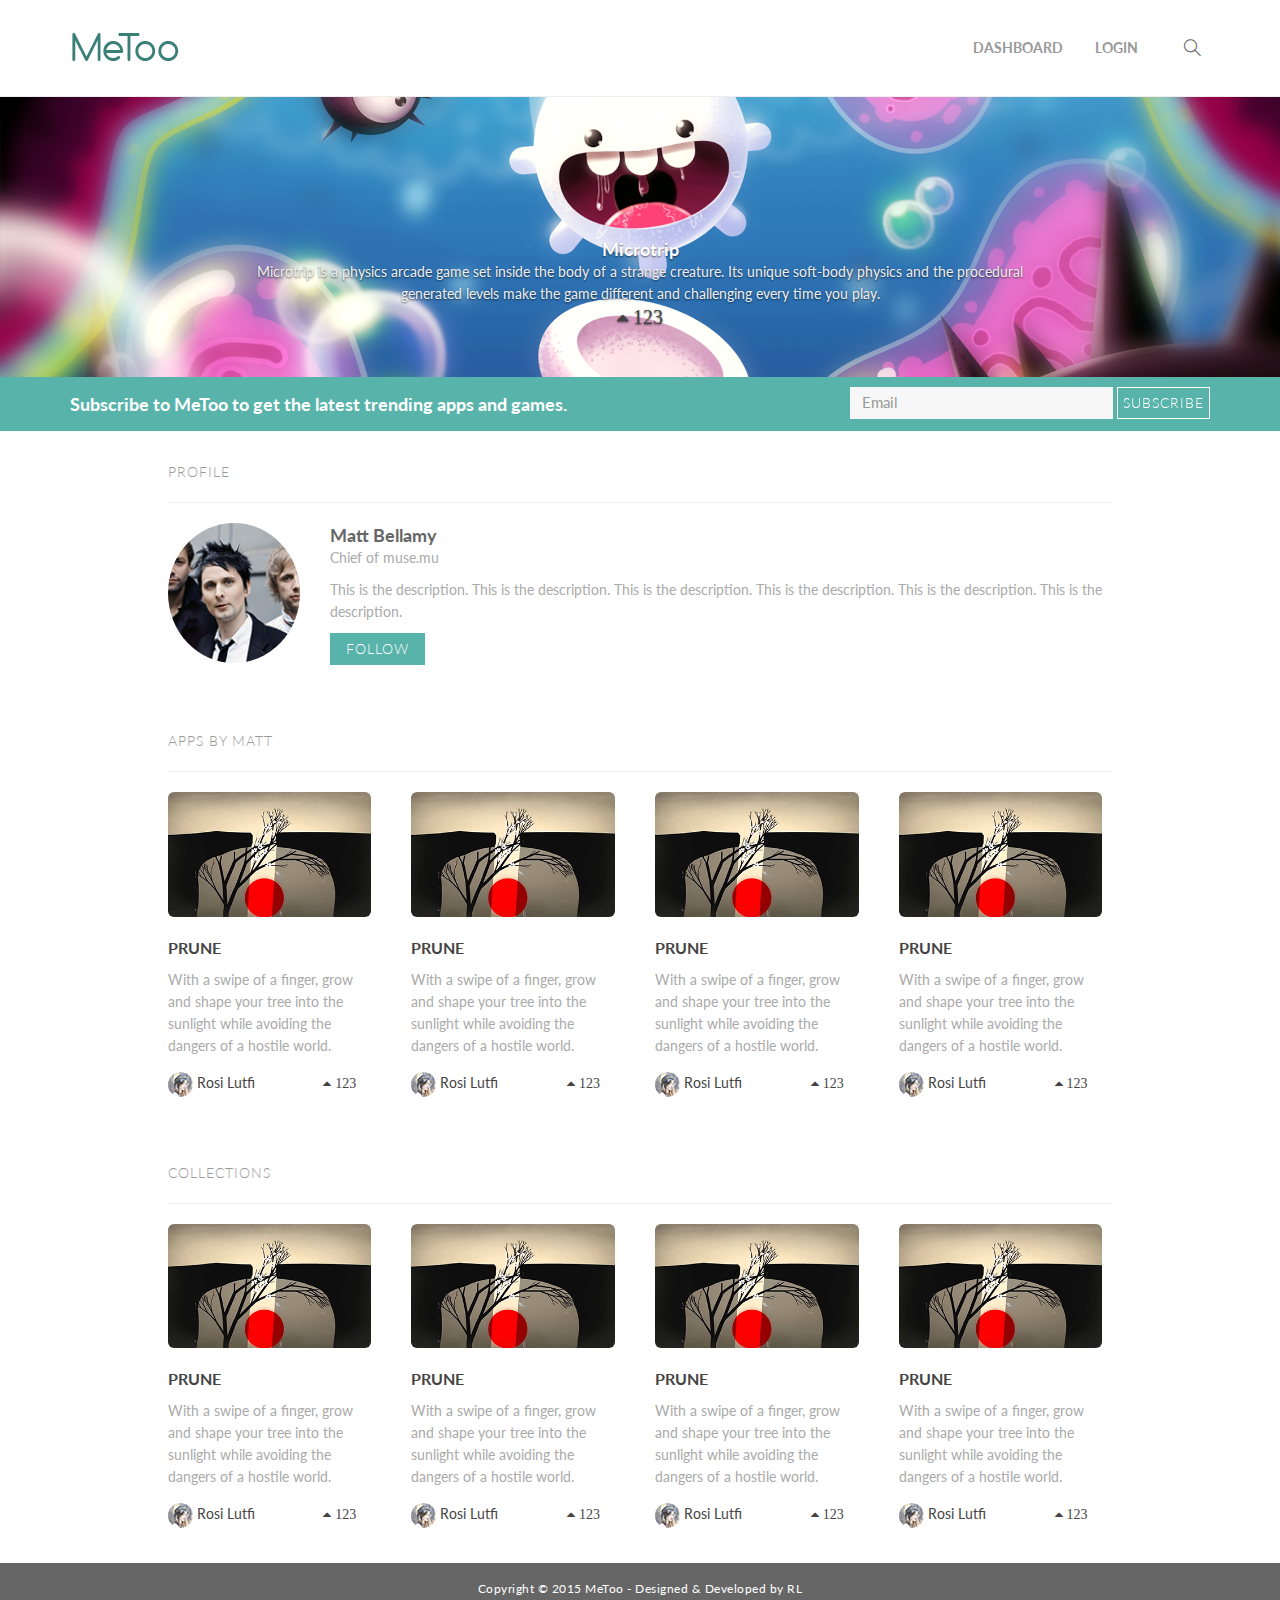
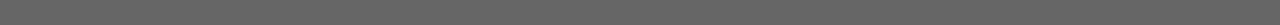
==== dashboard.html @ b0b2cdad "add dashboard, unfinished product page" ====
<!doctype html>
<!--[if IE 8 ]>
<html class="ie ie8" lang="en">
<![endif]-->
<!--[if (gte IE 9)|!(IE)]>
<html lang="en" class="no-js">
<![endif]-->
<html lang="en">
  <head>
    <!-- Basic -->
    <title>
      MeToo
    </title>
    <!-- Define Charset -->
    <meta charset="utf-8">
    <!-- Responsive Metatag -->
    <meta name="viewport" content="width=device-width, initial-scale=1, maximum-scale=1">
    <!-- Page Description and Author -->
    <meta name="description" content="ConBiz - Responsive HTML5 Template">
    <meta name="author" content="Grayrids">
    
    <!-- Bootstrap CSS  -->
    <link rel="stylesheet" href="assets/css/bootstrap.min.css" type="text/css" media="screen">
    <!-- Font Awesome CSS -->
    <link rel="stylesheet" href="assets/fonts/font-awesome.min.css" type="text/css" media="screen">
    <!-- Icon -->
    <link rel="stylesheet" href="assets/fonts/simple-line-icons.css" type="text/css" media="screen">
    <!-- ConBiz Iocn -->
    <link rel="stylesheet" href="assets/fonts/flaticon.css" type="text/css" media="screen">
    <!-- rs style -->
    <link rel="stylesheet" type="text/css" href="assets/css/settings.css" media="screen">
    <!-- ConBiz CSS Styles  -->
    <link rel="stylesheet" type="text/css" href="assets/css/main.css" media="screen">
    <!-- Responsive CSS Styles  -->
    <link rel="stylesheet" type="text/css" href="assets/css/responsive.css" media="screen">
    <!-- Css3 Transitions Styles  -->
    <link rel="stylesheet" type="text/css" href="assets/css/animate.css" media="screen">
    <!-- Slicknav  -->
    <link rel="stylesheet" type="text/css" href="assets/css/slicknav.css" media="screen">

    <!-- Selected Preset -->
    <link rel="stylesheet" type="text/css" href="assets/css/colors/yellow.css" media="screen" />

    <!-- Color CSS Styles  -->
    <link rel="stylesheet" type="text/css" href="assets/css/colors/yellow.css" title="yellow" media="screen" />
    <link rel="stylesheet" type="text/css" href="assets/css/colors/turquoise.css" title="turquoise" media="screen" />
    <link rel="stylesheet" type="text/css" href="assets/css/colors/emerald.css" title="emerald" media="screen" />
    <link rel="stylesheet" type="text/css" href="assets/css/colors/river.css" title="river" media="screen" />
    <link rel="stylesheet" type="text/css" href="assets/css/colors/wisteria.css" title="wisteria" media="screen" />
    <link rel="stylesheet" type="text/css" href="assets/css/colors/alizarin.css" title="alizarin" media="screen" />

    <!-- Custom Fonts  -->
    <link href='https://fonts.googleapis.com/css?family=Satisfy' rel='stylesheet' type='text/css'>


    <!--[if IE 8]>
    <script src="http://html5shiv.googlecode.com/svn/trunk/html5.js"></script>
    <![endif]-->
    <!--[if lt IE 9]>
    <script src="http://html5shiv.googlecode.com/svn/trunk/html5.js"></script>
    <![endif]-->
  </head>
  <body>
    <!-- Full Body Container -->
    <div id="container">
      <!-- Start Header Section -->
      <header id="header-wrap" class="site-header clearfix">
        <!-- Start  Logo & Navigation  -->
        <div class="navbar navbar-default navbar-top" role="navigation" data-spy="affix" data-offset-top="50">
          <div class="container">
            <!-- Brand and toggle get grouped for better mobile display -->
            <div class="navbar-header">
              <!-- Stat Toggle Nav Link For Mobiles -->
              <button type="button" class="navbar-toggle" data-toggle="collapse" data-target=".navbar-collapse">
                <span class="sr-only">Toggle navigation</span>
                <span class="icon-bar"></span>
                <span class="icon-bar"></span>
                <span class="icon-bar"></span>
              </button>
              <!-- End Toggle Nav Link For Mobiles -->
              <div class="logo-wrapper">
                <a class="navbar-brand" href="index.html">
                  <img src="assets/img/logo.png" alt="ConBiz">
                </a>  
              </div>
            </div>
            <!--  Brand and toggle menu for mobile ends  -->

            <div class="navbar-collapse collapse">
              <!-- Stat Search -->
              <div class="search-side">
                <a class="show-search">
                <i class="icon-magnifier"></i>
                </a>
              </div>
              <!-- Search form ends -->

              <!-- Start Navigation List -->
              <ul class="nav navbar-nav navbar-right">
                <li>
                  <a href="index.html">
                  Dashboard
                  </a>
                </li>
                <li>
                  <a href="features.html">
                  Login
                  </a>
                </li>
              <!-- End Navigation List -->
            </div>
          </div>

          <!-- Mobile Menu Start -->
          <ul class="wpb-mobile-menu">
            <li>
              <a class="active" href="index.html">
              Dashboard
              </a>
            </li>
            <li>
              <a href="features.html">
              Login
              </a>
            </li>
          </ul>
          <!-- Mobile Menu End -->

        </div>
        <!-- End Header Logo & Navigation -->
        <div class="clearfix"></div>
      </header>
      <!-- End Header Section -->


      <div id="myCarousel" class="carousel slide carousel-fade" data-ride="carousel">

        <!-- Wrapper for slides -->
        <div class="carousel-inner" role="listbox">
          <div class="item active">
            <img src="assets/img/slider/microtrip.png" alt="Microtrip">
            <div class="carousel-caption">
              <h3>Microtrip</h3>
              <div class="slidesc">Microtrip is a physics arcade game set inside the body of a strange creature. Its unique soft-body physics and the procedural generated levels make the game different and challenging every time you play.<br>
              <div class="caretslide">
                  <i class="fa fa-caret-up">   123</i>
              </div></div>
            </div>
          </div>

          <div class="item">
            <img src="assets/img/slider/indieshuffle.png" alt="Indieshuffle">
            <div class="carousel-caption">
              <h3>Indie Shuffle</h3>
              <div class="slidesc">With unlimited free new music across hundreds of genres (indie rock, hip hop, electronic, remixes and more), Indie Shuffle's smart playlists are the first step in your music discovery!<br>
              <div class="caretslide">
                  <i class="fa fa-caret-up">   123</i>
              </div></div>
            </div>
          </div>

          <div class="item">
            <img src="assets/img/slider/hbonow.png" alt="Flower">
            <div class="carousel-caption">
              <h3>HBO Now</h3>
              <div class="slidesc">HBO NOW is the new standalone streaming service that gives you all of HBO®—every season, every episode of HBO's original series—plus more of the biggest and latest movies than any other streaming service. All you need is the internet.<br>
              <div class="caretslide">
                  <i class="fa fa-caret-up">   123</i>
              </div></div>
            </div>
          </div>

          <div class="item">
            <img src="assets/img/slider/nightbird.png" alt="Flower">
            <div class="carousel-caption">
              <h3>Nightbird Trigger X</h3>
              <div class="slidesc">What the developer calls a "point shooting game," Nightbird Trigger X is a one-button pony where your little man has to shoot a point in the screen to progress.<br>
              <div class="caretslide">
                  <i class="fa fa-caret-up">   123</i>
              </div></div>
            </div>
          </div>

          <div class="item">
            <img src="assets/img/slider/dsco.png" alt="Flower">
            <div class="carousel-caption">
              <h3>DSCO by VSCO</h3>
              <div class="slidesc">DSCO (pronounced ‘disco’) is the first pop-up app from VSCO®. Everything you always wanted in a GIF app, VSCO-fied. Capture, edit, and share animated GIFs. Up your GIF game with your favorite presets and easily share them to your VSCO profile. <br>
              <div class="caretslide">
                  <i class="fa fa-caret-up">   123</i>
              </div>
              </div>
            </div>
          </div>

        </div>

        <!-- Left and right controls 
        <a class="left carousel-control" href="#myCarousel" role="button" data-slide="prev">
          <span class="glyphicon glyphicon-chevron-left" aria-hidden="true"></span>
          <span class="sr-only">Previous</span>
        </a>
        <a class="right carousel-control" href="#myCarousel" role="button" data-slide="next">
          <span class="glyphicon glyphicon-chevron-right" aria-hidden="true"></span>
          <span class="sr-only">Next</span>
        </a>
      </div>
      -->

      <!-- Start Boxed Section -->
      <div class="boxed">
        <div class="container">
          <div class="row">
            <div class="col-md-8 col-sm-8">
              <h3>Subscribe to MeToo to get the latest trending apps and games.</h3>
            </div>
            <div class="col-md-3 col-sm-3 inputsubcol">
              <div class="form-group">
                <div class="controls">
                  <input type="text" id="name" class="form-control inputsub" placeholder="Email" required data-error="Please enter your email">
                  <div class="help-block with-errors"></div>
                </div>
              </div>
            </div>
            <div class="col-md-1 col-sm-1">
              <a href="#" class="btn btn-border">Subscribe</a>
            </div>
          </div>
        </div>
      </div>
      <!-- End Boxed Section -->

      <!-- Start About Me -->
      <div class="project section">
        <div class="container">
          <!-- Start Heading -->
          <div class="heading">
            <div class="row">
              <div class="col-md-10 col-md-offset-1">
                <div class="title-custom">
                  Profile
                </div>
                <hr />
                <div class="row">
                  <div class="col-md-2">
                    <a class = "pull-left" href = "#"><img class = "media-object img-circle profpic" src = "assets/img/homeproducts/profpic.png" alt = "Media Object"></a>
                  </div>
                  <div class="col-md-10">
                    <h3>Matt Bellamy</h3>
                    <p>Chief of muse.mu</p>
                    <p>This is the description. This is the description. This is the description. This is the description. This is the description. This is the description. </p>
                    <a href="#" class="btn btn-border follow">Follow</a>
                  </div>
                </div>
              </div>
            </div>              
          </div>
        </div>
      </div>
      <!-- End About Me -->

      <!-- Start Project Section -->
      <div class="project section">
        <div class="container">
          <!-- Start Heading -->
          <div class="heading">
            <div class="row">
              <div class="col-md-10 col-md-offset-1">
                <div class="title-custom">
                  Apps by Matt
                </div>
                <hr />
                <div class="row">
                  <!-- Start Recent Projects Carousel -->
                    <div class="col-md-3">
                      <div class="projects-box item">
                        <div class="projects-thumb">
                          <a href="#">
                            <img src="assets/img/homeproducts/img1.png" alt="" class="img-rounded">
                          </a>
                        </div>
                        <div class="projects-content">
                          <h4><a href="#">Prune</a></h4>
                          <p class="projects-desc">With a swipe of a finger, grow and shape your tree into the sunlight while avoiding the dangers of a hostile world.</p>
                          <div class="row">
                            <div class="col-xs-8 ava-thumb">
                              <a href="#">
                                <img src="assets/img/homeproducts/ava.png" class="img-circle" alt="">   Rosi Lutfi
                              </a>
                            </div>
                            <div class="col-xs-4 upvotes">
                              <a href="#">
                                <i class="fa fa-caret-up">   123</i>
                              </a>
                            </div>
                          </div>
                        </div>
                      </div>
                    </div>
                    <div class="col-md-3">
                      <div class="projects-box item">
                        <div class="projects-thumb">
                          <a href="#">
                            <img src="assets/img/homeproducts/img1.png" alt="" class="img-rounded">
                          </a>
                        </div>
                        <div class="projects-content">
                          <h4><a href="#">Prune</a></h4>
                          <p class="projects-desc">With a swipe of a finger, grow and shape your tree into the sunlight while avoiding the dangers of a hostile world.</p>
                          <div class="row">
                            <div class="col-xs-8 ava-thumb">
                              <a href="#">
                                <img src="assets/img/homeproducts/ava.png" class="img-circle" alt="">   Rosi Lutfi
                              </a>
                            </div>
                            <div class="col-xs-4 upvotes">
                              <a href="#">
                                <i class="fa fa-caret-up">   123</i>
                              </a>
                            </div>
                          </div>
                        </div>
                      </div>
                    </div>
                     <div class="col-md-3">
                      <div class="projects-box item">
                        <div class="projects-thumb">
                          <a href="#">
                            <img src="assets/img/homeproducts/img1.png" alt="" class="img-rounded">
                          </a>
                        </div>
                        <div class="projects-content">
                          <h4><a href="#">Prune</a></h4>
                          <p class="projects-desc">With a swipe of a finger, grow and shape your tree into the sunlight while avoiding the dangers of a hostile world.</p>
                          <div class="row">
                            <div class="col-xs-8 ava-thumb">
                              <a href="#">
                                <img src="assets/img/homeproducts/ava.png" class="img-circle" alt="">   Rosi Lutfi
                              </a>
                            </div>
                            <div class="col-xs-4 upvotes">
                              <a href="#">
                                <i class="fa fa-caret-up">   123</i>
                              </a>
                            </div>
                          </div>
                        </div>
                      </div>
                    </div>
                    <div class="col-md-3">
                      <div class="projects-box item">
                        <div class="projects-thumb">
                          <a href="#">
                            <img src="assets/img/homeproducts/img1.png" alt="" class="img-rounded">
                          </a>
                        </div>
                        <div class="projects-content">
                          <h4><a href="#">Prune</a></h4>
                          <p class="projects-desc">With a swipe of a finger, grow and shape your tree into the sunlight while avoiding the dangers of a hostile world.</p>
                          <div class="row">
                            <div class="col-xs-8 ava-thumb">
                              <a href="#">
                                <img src="assets/img/homeproducts/ava.png" class="img-circle" alt="">   Rosi Lutfi
                              </a>
                            </div>
                            <div class="col-xs-4 upvotes">
                              <a href="#">
                                <i class="fa fa-caret-up">   123</i>
                              </a>
                            </div>
                          </div>
                        </div>
                      </div>
                    </div>
                  <!-- End Recent Projects Carousel -->
                </div>
              </div>
            </div>             
          </div>
          <!-- End Heading -->       
        </div>
        <!-- .container -->
      </div>
      <!-- End Project Section  -->

      
      <!-- Start Project Section -->
      <div class="project section">
        <div class="container">
          <!-- Start Heading -->
          <div class="heading">
            <div class="row">
              <div class="col-md-10 col-md-offset-1">
                <div class="title-custom">
                  Collections
                </div>
                <hr />
                <div class="row">
                  <!-- Start Recent Projects Carousel -->
                    <div class="col-md-3">
                      <div class="projects-box item">
                        <div class="projects-thumb">
                          <a href="#">
                            <img src="assets/img/homeproducts/img1.png" alt="" class="img-rounded">
                          </a>
                        </div>
                        <div class="projects-content">
                          <h4><a href="#">Prune</a></h4>
                          <p class="projects-desc">With a swipe of a finger, grow and shape your tree into the sunlight while avoiding the dangers of a hostile world.</p>
                          <div class="row">
                            <div class="col-xs-8 ava-thumb">
                              <a href="#">
                                <img src="assets/img/homeproducts/ava.png" class="img-circle" alt="">   Rosi Lutfi
                              </a>
                            </div>
                            <div class="col-xs-4 upvotes">
                              <a href="#">
                                <i class="fa fa-caret-up">   123</i>
                              </a>
                            </div>
                          </div>
                        </div>
                      </div>
                    </div>
                    <div class="col-md-3">
                      <div class="projects-box item">
                        <div class="projects-thumb">
                          <a href="#">
                            <img src="assets/img/homeproducts/img1.png" alt="" class="img-rounded">
                          </a>
                        </div>
                        <div class="projects-content">
                          <h4><a href="#">Prune</a></h4>
                          <p class="projects-desc">With a swipe of a finger, grow and shape your tree into the sunlight while avoiding the dangers of a hostile world.</p>
                          <div class="row">
                            <div class="col-xs-8 ava-thumb">
                              <a href="#">
                                <img src="assets/img/homeproducts/ava.png" class="img-circle" alt="">   Rosi Lutfi
                              </a>
                            </div>
                            <div class="col-xs-4 upvotes">
                              <a href="#">
                                <i class="fa fa-caret-up">   123</i>
                              </a>
                            </div>
                          </div>
                        </div>
                      </div>
                    </div>
                     <div class="col-md-3">
                      <div class="projects-box item">
                        <div class="projects-thumb">
                          <a href="#">
                            <img src="assets/img/homeproducts/img1.png" alt="" class="img-rounded">
                          </a>
                        </div>
                        <div class="projects-content">
                          <h4><a href="#">Prune</a></h4>
                          <p class="projects-desc">With a swipe of a finger, grow and shape your tree into the sunlight while avoiding the dangers of a hostile world.</p>
                          <div class="row">
                            <div class="col-xs-8 ava-thumb">
                              <a href="#">
                                <img src="assets/img/homeproducts/ava.png" class="img-circle" alt="">   Rosi Lutfi
                              </a>
                            </div>
                            <div class="col-xs-4 upvotes">
                              <a href="#">
                                <i class="fa fa-caret-up">   123</i>
                              </a>
                            </div>
                          </div>
                        </div>
                      </div>
                    </div>
                    <div class="col-md-3">
                      <div class="projects-box item">
                        <div class="projects-thumb">
                          <a href="#">
                            <img src="assets/img/homeproducts/img1.png" alt="" class="img-rounded">
                          </a>
                        </div>
                        <div class="projects-content">
                          <h4><a href="#">Prune</a></h4>
                          <p class="projects-desc">With a swipe of a finger, grow and shape your tree into the sunlight while avoiding the dangers of a hostile world.</p>
                          <div class="row">
                            <div class="col-xs-8 ava-thumb">
                              <a href="#">
                                <img src="assets/img/homeproducts/ava.png" class="img-circle" alt="">   Rosi Lutfi
                              </a>
                            </div>
                            <div class="col-xs-4 upvotes">
                              <a href="#">
                                <i class="fa fa-caret-up">   123</i>
                              </a>
                            </div>
                          </div>
                        </div>
                      </div>
                    </div>
                  <!-- End Recent Projects Carousel -->
                </div>
              </div>
            </div>             
          </div>
          <!-- End Heading -->       
        </div>
        <!-- .container -->
      </div>
      <!-- End Project Section  -->


      <!-- Start Copyright -->
      <div class="copyright-section">
        <div class="container">
          <div class="row">
            <div class="col-sm-12">
              <p>
                Copyright &copy; 2015 MeToo - Designed & Developed by 
                RL
                </a>
              </p>
            </div>
          </div>
          <!-- .row -->
        </div>
      </div>
      <!-- End Copyright -->
    </div>
    <!-- End Full Body Container -->

    <!-- Go To Top Link -->
    <a href="#" class="back-to-top">
      <i class="fa fa-angle-up"></i>
    </a>

    <!-- Start Loader -->
    <div id="loader">
      <div class="square-spin">
        <div></div>
      </div>
    </div>

    <!-- Main JS  -->
    <script type="text/javascript" src="assets/js/jquery-min.js"></script>      
    <script type="text/javascript" src="assets/js/bootstrap.min.js"></script>
    <!-- <script type="text/javascript" src="assets/js/owl.carousel.min.js"></script> -->
    <script type="text/javascript" src="assets/js/modernizrr.js"></script>
    <script type="text/javascript" src="assets/js/nivo-lightbox.min.js"></script>
    <script type="text/javascript" src="assets/js/jquery.mixitup.min.js"></script>
    <script type="text/javascript" src="assets/js/jquery.appear.js"></script>
    <script type="text/javascript" src="assets/js/count-to.js"></script>
    <script type="text/javascript" src="assets/js/jquery.parallax.js"></script>
    <script type="text/javascript" src="assets/js/smooth-scroll.js"></script>
    <script type="text/javascript" src="assets/js/jquery.slicknav.js"></script>
    <script type="text/javascript" src="assets/js/main.js"></script>

    <!-- Revelosition slider js -->
    <script src="assets/js/jquery.themepunch.revolution.min.js"></script>
    <script src="assets/js/jquery.themepunch.tools.min.js"></script>

  </body>
</html>
---- assets/fonts/simple-line-icons.css ----
@font-face {
	font-family: 'Simple-Line-Icons';
	src:url('../fonts/line-icons/Simple-Line-Icons.eot');
	src:url('../fonts/line-icons/Simple-Line-Icons.eot?#iefix') format('embedded-opentype'),
		url('../fonts/line-icons/Simple-Line-Icons.woff') format('woff'),
		url('../fonts/line-icons/Simple-Line-Icons.ttf') format('truetype'),
		url('../fonts/line-icons/Simple-Line-Icons.svg#Simple-Line-Icons') format('svg');
	font-weight: normal;
	font-style: normal;
}

/* Use the following CSS code if you want to use data attributes for inserting your icons */
[data-icon]:before {
	font-family: 'Simple-Line-Icons';
	content: attr(data-icon);
	speak: none;
	font-weight: normal;
	font-variant: normal;
	text-transform: none;
	line-height: 1;
	-webkit-font-smoothing: antialiased;
	-moz-osx-font-smoothing: grayscale;
}

/* Use the following CSS code if you want to have a class per icon */
/*
Instead of a list of all class selectors,
you can use the generic selector below, but it's slower:
[class*="icon-"] {
*/
.icon-user-female, .icon-user-follow, .icon-user-following, .icon-user-unfollow, .icon-trophy, .icon-screen-smartphone, .icon-screen-desktop, .icon-plane, .icon-notebook, .icon-moustache, .icon-mouse, .icon-magnet, .icon-energy, .icon-emoticon-smile, .icon-disc, .icon-cursor-move, .icon-crop, .icon-credit-card, .icon-chemistry, .icon-user, .icon-speedometer, .icon-social-youtube, .icon-social-twitter, .icon-social-tumblr, .icon-social-facebook, .icon-social-dropbox, .icon-social-dribbble, .icon-shield, .icon-screen-tablet, .icon-magic-wand, .icon-hourglass, .icon-graduation, .icon-ghost, .icon-game-controller, .icon-fire, .icon-eyeglasses, .icon-envelope-open, .icon-envelope-letter, .icon-bell, .icon-badge, .icon-anchor, .icon-wallet, .icon-vector, .icon-speech, .icon-puzzle, .icon-printer, .icon-present, .icon-playlist, .icon-pin, .icon-picture, .icon-map, .icon-layers, .icon-handbag, .icon-globe-alt, .icon-globe, .icon-frame, .icon-folder-alt, .icon-film, .icon-feed, .icon-earphones-alt, .icon-earphones, .icon-drop, .icon-drawer, .icon-docs, .icon-directions, .icon-direction, .icon-diamond, .icon-cup, .icon-compass, .icon-call-out, .icon-call-in, .icon-call-end, .icon-calculator, .icon-bubbles, .icon-briefcase, .icon-book-open, .icon-basket-loaded, .icon-basket, .icon-bag, .icon-action-undo, .icon-action-redo, .icon-wrench, .icon-umbrella, .icon-trash, .icon-tag, .icon-support, .icon-size-fullscreen, .icon-size-actual, .icon-shuffle, .icon-share-alt, .icon-share, .icon-rocket, .icon-question, .icon-pie-chart, .icon-pencil, .icon-note, .icon-music-tone-alt, .icon-music-tone, .icon-microphone, .icon-loop, .icon-logout, .icon-login, .icon-list, .icon-like, .icon-home, .icon-grid, .icon-graph, .icon-equalizer, .icon-dislike, .icon-cursor, .icon-control-start, .icon-control-rewind, .icon-control-play, .icon-control-pause, .icon-control-forward, .icon-control-end, .icon-calendar, .icon-bulb, .icon-bar-chart, .icon-arrow-up, .icon-arrow-right, .icon-arrow-left, .icon-arrow-down, .icon-ban, .icon-bubble, .icon-camcorder, .icon-camera, .icon-check, .icon-clock, .icon-close, .icon-cloud-download, .icon-cloud-upload, .icon-doc, .icon-envelope, .icon-eye, .icon-flag, .icon-folder, .icon-heart, .icon-info, .icon-key, .icon-link, .icon-lock, .icon-lock-open, .icon-magnifier, .icon-magnifier-add, .icon-magnifier-remove, .icon-paper-clip, .icon-paper-plane, .icon-plus, .icon-pointer, .icon-power, .icon-refresh, .icon-reload, .icon-settings, .icon-star, .icon-symbol-female, .icon-symbol-male, .icon-target, .icon-volume-1, .icon-volume-2, .icon-volume-off, .icon-users {
	font-family: 'Simple-Line-Icons';
	speak: none;
	font-style: normal;
	font-weight: normal;
	font-variant: normal;
	text-transform: none;
	line-height: 1;
	-webkit-font-smoothing: antialiased;
}
.icon-user-female:before {
	content: "\e000";
}
.icon-user-follow:before {
	content: "\e002";
}
.icon-user-following:before {
	content: "\e003";
}
.icon-user-unfollow:before {
	content: "\e004";
}
.icon-trophy:before {
	content: "\e006";
}
.icon-screen-smartphone:before {
	content: "\e010";
}
.icon-screen-desktop:before {
	content: "\e011";
}
.icon-plane:before {
	content: "\e012";
}
.icon-notebook:before {
	content: "\e013";
}
.icon-moustache:before {
	content: "\e014";
}
.icon-mouse:before {
	content: "\e015";
}
.icon-magnet:before {
	content: "\e016";
}
.icon-energy:before {
	content: "\e020";
}
.icon-emoticon-smile:before {
	content: "\e021";
}
.icon-disc:before {
	content: "\e022";
}
.icon-cursor-move:before {
	content: "\e023";
}
.icon-crop:before {
	content: "\e024";
}
.icon-credit-card:before {
	content: "\e025";
}
.icon-chemistry:before {
	content: "\e026";
}
.icon-user:before {
	content: "\e005";
}
.icon-speedometer:before {
	content: "\e007";
}
.icon-social-youtube:before {
	content: "\e008";
}
.icon-social-twitter:before {
	content: "\e009";
}
.icon-social-tumblr:before {
	content: "\e00a";
}
.icon-social-facebook:before {
	content: "\e00b";
}
.icon-social-dropbox:before {
	content: "\e00c";
}
.icon-social-dribbble:before {
	content: "\e00d";
}
.icon-shield:before {
	content: "\e00e";
}
.icon-screen-tablet:before {
	content: "\e00f";
}
.icon-magic-wand:before {
	content: "\e017";
}
.icon-hourglass:before {
	content: "\e018";
}
.icon-graduation:before {
	content: "\e019";
}
.icon-ghost:before {
	content: "\e01a";
}
.icon-game-controller:before {
	content: "\e01b";
}
.icon-fire:before {
	content: "\e01c";
}
.icon-eyeglasses:before {
	content: "\e01d";
}
.icon-envelope-open:before {
	content: "\e01e";
}
.icon-envelope-letter:before {
	content: "\e01f";
}
.icon-bell:before {
	content: "\e027";
}
.icon-badge:before {
	content: "\e028";
}
.icon-anchor:before {
	content: "\e029";
}
.icon-wallet:before {
	content: "\e02a";
}
.icon-vector:before {
	content: "\e02b";
}
.icon-speech:before {
	content: "\e02c";
}
.icon-puzzle:before {
	content: "\e02d";
}
.icon-printer:before {
	content: "\e02e";
}
.icon-present:before {
	content: "\e02f";
}
.icon-playlist:before {
	content: "\e030";
}
.icon-pin:before {
	content: "\e031";
}
.icon-picture:before {
	content: "\e032";
}
.icon-map:before {
	content: "\e033";
}
.icon-layers:before {
	content: "\e034";
}
.icon-handbag:before {
	content: "\e035";
}
.icon-globe-alt:before {
	content: "\e036";
}
.icon-globe:before {
	content: "\e037";
}
.icon-frame:before {
	content: "\e038";
}
.icon-folder-alt:before {
	content: "\e039";
}
.icon-film:before {
	content: "\e03a";
}
.icon-feed:before {
	content: "\e03b";
}
.icon-earphones-alt:before {
	content: "\e03c";
}
.icon-earphones:before {
	content: "\e03d";
}
.icon-drop:before {
	content: "\e03e";
}
.icon-drawer:before {
	content: "\e03f";
}
.icon-docs:before {
	content: "\e040";
}
.icon-directions:before {
	content: "\e041";
}
.icon-direction:before {
	content: "\e042";
}
.icon-diamond:before {
	content: "\e043";
}
.icon-cup:before {
	content: "\e044";
}
.icon-compass:before {
	content: "\e045";
}
.icon-call-out:before {
	content: "\e046";
}
.icon-call-in:before {
	content: "\e047";
}
.icon-call-end:before {
	content: "\e048";
}
.icon-calculator:before {
	content: "\e049";
}
.icon-bubbles:before {
	content: "\e04a";
}
.icon-briefcase:before {
	content: "\e04b";
}
.icon-book-open:before {
	content: "\e04c";
}
.icon-basket-loaded:before {
	content: "\e04d";
}
.icon-basket:before {
	content: "\e04e";
}
.icon-bag:before {
	content: "\e04f";
}
.icon-action-undo:before {
	content: "\e050";
}
.icon-action-redo:before {
	content: "\e051";
}
.icon-wrench:before {
	content: "\e052";
}
.icon-umbrella:before {
	content: "\e053";
}
.icon-trash:before {
	content: "\e054";
}
.icon-tag:before {
	content: "\e055";
}
.icon-support:before {
	content: "\e056";
}
.icon-size-fullscreen:before {
	content: "\e057";
}
.icon-size-actual:before {
	content: "\e058";
}
.icon-shuffle:before {
	content: "\e059";
}
.icon-share-alt:before {
	content: "\e05a";
}
.icon-share:before {
	content: "\e05b";
}
.icon-rocket:before {
	content: "\e05c";
}
.icon-question:before {
	content: "\e05d";
}
.icon-pie-chart:before {
	content: "\e05e";
}
.icon-pencil:before {
	content: "\e05f";
}
.icon-note:before {
	content: "\e060";
}
.icon-music-tone-alt:before {
	content: "\e061";
}
.icon-music-tone:before {
	content: "\e062";
}
.icon-microphone:before {
	content: "\e063";
}
.icon-loop:before {
	content: "\e064";
}
.icon-logout:before {
	content: "\e065";
}
.icon-login:before {
	content: "\e066";
}
.icon-list:before {
	content: "\e067";
}
.icon-like:before {
	content: "\e068";
}
.icon-home:before {
	content: "\e069";
}
.icon-grid:before {
	content: "\e06a";
}
.icon-graph:before {
	content: "\e06b";
}
.icon-equalizer:before {
	content: "\e06c";
}
.icon-dislike:before {
	content: "\e06d";
}
.icon-cursor:before {
	content: "\e06e";
}
.icon-control-start:before {
	content: "\e06f";
}
.icon-control-rewind:before {
	content: "\e070";
}
.icon-control-play:before {
	content: "\e071";
}
.icon-control-pause:before {
	content: "\e072";
}
.icon-control-forward:before {
	content: "\e073";
}
.icon-control-end:before {
	content: "\e074";
}
.icon-calendar:before {
	content: "\e075";
}
.icon-bulb:before {
	content: "\e076";
}
.icon-bar-chart:before {
	content: "\e077";
}
.icon-arrow-up:before {
	content: "\e078";
}
.icon-arrow-right:before {
	content: "\e079";
}
.icon-arrow-left:before {
	content: "\e07a";
}
.icon-arrow-down:before {
	content: "\e07b";
}
.icon-ban:before {
	content: "\e07c";
}
.icon-bubble:before {
	content: "\e07d";
}
.icon-camcorder:before {
	content: "\e07e";
}
.icon-camera:before {
	content: "\e07f";
}
.icon-check:before {
	content: "\e080";
}
.icon-clock:before {
	content: "\e081";
}
.icon-close:before {
	content: "\e082";
}
.icon-cloud-download:before {
	content: "\e083";
}
.icon-cloud-upload:before {
	content: "\e084";
}
.icon-doc:before {
	content: "\e085";
}
.icon-envelope:before {
	content: "\e086";
}
.icon-eye:before {
	content: "\e087";
}
.icon-flag:before {
	content: "\e088";
}
.icon-folder:before {
	content: "\e089";
}
.icon-heart:before {
	content: "\e08a";
}
.icon-info:before {
	content: "\e08b";
}
.icon-key:before {
	content: "\e08c";
}
.icon-link:before {
	content: "\e08d";
}
.icon-lock:before {
	content: "\e08e";
}
.icon-lock-open:before {
	content: "\e08f";
}
.icon-magnifier:before {
	content: "\e090";
}
.icon-magnifier-add:before {
	content: "\e091";
}
.icon-magnifier-remove:before {
	content: "\e092";
}
.icon-paper-clip:before {
	content: "\e093";
}
.icon-paper-plane:before {
	content: "\e094";
}
.icon-plus:before {
	content: "\e095";
}
.icon-pointer:before {
	content: "\e096";
}
.icon-power:before {
	content: "\e097";
}
.icon-refresh:before {
	content: "\e098";
}
.icon-reload:before {
	content: "\e099";
}
.icon-settings:before {
	content: "\e09a";
}
.icon-star:before {
	content: "\e09b";
}
.icon-symbol-female:before {
	content: "\e09c";
}
.icon-symbol-male:before {
	content: "\e09d";
}
.icon-target:before {
	content: "\e09e";
}
.icon-volume-1:before {
	content: "\e09f";
}
.icon-volume-2:before {
	content: "\e0a0";
}
.icon-volume-off:before {
	content: "\e0a1";
}
.icon-users:before {
	content: "\e001";
}

/* Use the following CSS code if you want to use data attributes for inserting your icons */
[data-icon]:before {
	font-family: 'ElegantIcons';
	content: attr(data-icon);
	speak: none;
	font-weight: normal;
	font-variant: normal;
	text-transform: none;
	line-height: 1;
	-webkit-font-smoothing: antialiased;
	-moz-osx-font-smoothing: grayscale;
}
---- assets/fonts/flaticon.css ----
@font-face {
	font-family: "Flaticon";
	src: url("flaticon.eot");
	src: url("flaticon.eot#iefix") format("embedded-opentype"),
	url("flaticon.woff") format("woff"),
	url("flaticon.ttf") format("truetype"),
	url("flaticon.svg") format("svg");
	font-weight: normal;
	font-style: normal;
}
[class^="flaticon-"]:before, [class*=" flaticon-"]:before,
[class^="flaticon-"]:after, [class*=" flaticon-"]:after {   
	font-family: Flaticon;
        font-size: 20px;
font-style: normal;
margin-left: 20px;
}.flaticon-building109:before {
	content: "\e000";
}
.flaticon-building33:before {
	content: "\e001";
}
.flaticon-city21:before {
	content: "\e002";
}
.flaticon-construction10:before {
	content: "\e003";
}
.flaticon-construction14:before {
	content: "\e004";
}
.flaticon-construction16:before {
	content: "\e005";
}
.flaticon-construction17:before {
	content: "\e006";
}
.flaticon-house111:before {
	content: "\e007";
}
.flaticon-opened17:before {
	content: "\e008";
}
.flaticon-pipes:before {
	content: "\e009";
}
.flaticon-shovel23:before {
	content: "\e00a";
}
.flaticon-stadium1:before {
	content: "\e00b";
}
.flaticon-triangular45:before {
	content: "\e00c";
}
.flaticon-truck29:before {
	content: "\e00d";
}
.flaticon-truck30:before {
	content: "\e00e";
}
.flaticon-wall20:before {
	content: "\e00f";
}
---- assets/css/settings.css ----
/*-----------------------------------------------------------------------------

-	Revolution Slider 4.1 Captions -

	Screen Stylesheet

version:   	1.4.5
date:      	27/11/13
author:		themepunch
email:     	info@themepunch.com
website:   	http://www.themepunch.com
-----------------------------------------------------------------------------*/


.boxedcontainer	{	
	max-width: 1170px; 
	margin:auto; 
	padding:0px 30px;
}

/*********************************************
	-	SETTINGS FOR BANNER CONTAINERS	-
**********************************************/

.tp-banner-container{
	width:100%;
	position:relative;
	padding:0;

}
.tp-banner{
	width:100%;
	position:relative;
}
.tp-banner-fullscreen-container {
		width:100%;
		position:relative;
		height: 560px;
		padding:0;
}

/*************************
	-	CAPTIONS	-
**************************/

.tp-static-layers	{	position:absolute; z-index:505; top:0px;left:0px}

.tp-hide-revslider,.tp-caption.tp-hidden-caption	{	visibility:hidden !important; display:none !important}


.tp-caption { z-index:1; white-space:nowrap}

.tp-caption-demo .tp-caption	{	position:relative !important; display:inline-block; margin-bottom:10px; margin-right:20px !important}


.tp-caption.whitedivider3px {

	color: #000000;
	text-shadow: none;
	background-color: rgb(255, 255, 255);
	background-color: rgba(255, 255, 255, 1);
	text-decoration: none;
	min-width: 408px;
	min-height: 3px;
	background-position: initial initial;
	background-repeat: initial initial;
	border-width: 0px;
	border-color: #000000;
	border-style: none;
}


.tp-caption.finewide_large_white {
color:#ffffff;
text-shadow:none;
font-size:60px;
line-height:60px;
font-weight:300;
font-family:"Open Sans", sans-serif;
background-color:transparent;
text-decoration:none;
text-transform:uppercase;
letter-spacing:8px;
border-width:0px;
border-color:rgb(0, 0, 0);
border-style:none;
}

.tp-caption.whitedivider3px {
color:#000000;
text-shadow:none;
background-color:rgb(255, 255, 255);
background-color:rgba(255, 255, 255, 1);
text-decoration:none;
font-size:0px;
line-height:0;
min-width:468px;
min-height:3px;
border-width:0px;
border-color:rgb(0, 0, 0);
border-style:none;
}

.tp-caption.finewide_medium_white {
color:#ffffff;
text-shadow:none;
font-size:37px;
line-height:37px;
font-weight:300;
font-family:"Open Sans", sans-serif;
background-color:transparent;
text-decoration:none;
text-transform:uppercase;
letter-spacing:5px;
border-width:0px;
border-color:rgb(0, 0, 0);
border-style:none;
}

.tp-caption.boldwide_small_white {
font-size:25px;
line-height:25px;
font-weight:800;
font-family:"Open Sans", sans-serif;
color:rgb(255, 255, 255);
text-decoration:none;
background-color:transparent;
text-shadow:none;
text-transform:uppercase;
letter-spacing:5px;
border-width:0px;
border-color:rgb(0, 0, 0);
border-style:none;
}

.tp-caption.whitedivider3px_vertical {
color:#000000;
text-shadow:none;
background-color:rgb(255, 255, 255);
background-color:rgba(255, 255, 255, 1);
text-decoration:none;
font-size:0px;
line-height:0;
min-width:3px;
min-height:130px;
border-width:0px;
border-color:rgb(0, 0, 0);
border-style:none;
}

.tp-caption.finewide_small_white {
color:#ffffff;
text-shadow:none;
font-size:25px;
line-height:25px;
font-weight:300;
font-family:"Open Sans", sans-serif;
background-color:transparent;
text-decoration:none;
text-transform:uppercase;
letter-spacing:5px;
border-width:0px;
border-color:rgb(0, 0, 0);
border-style:none;
}

.tp-caption.finewide_verysmall_white_mw {
font-size:13px;
line-height:25px;
font-weight:400;
font-family:"Open Sans", sans-serif;
color:#ffffff;
text-decoration:none;
background-color:transparent;
text-shadow:none;
text-transform:uppercase;
letter-spacing:5px;
max-width:470px;
white-space:normal !important;
border-width:0px;
border-color:rgb(0, 0, 0);
border-style:none;
}

.tp-caption.lightgrey_divider {
text-decoration:none;
background-color:rgb(235, 235, 235);
background-color:rgba(235, 235, 235, 1);
width:370px;
height:3px;
background-position:initial initial;
background-repeat:initial initial;
border-width:0px;
border-color:rgb(34, 34, 34);
border-style:none;
}

.tp-caption.finewide_large_white {
color: #FFF;
text-shadow: none;
font-size: 60px;
line-height: 60px;
font-weight: 300;
font-family: "Open Sans", sans-serif;
background-color: rgba(0, 0, 0, 0);
text-decoration: none;
text-transform: uppercase;
letter-spacing: 8px;
border-width: 0px;
border-color: #000;
border-style: none;
}

.tp-caption.finewide_medium_white {
color: #FFF;
text-shadow: none;
font-size: 34px;
line-height: 34px;
font-weight: 300;
font-family: "Open Sans", sans-serif;
background-color: rgba(0, 0, 0, 0);
text-decoration: none;
text-transform: uppercase;
letter-spacing: 5px;
border-width: 0px;
border-color: #000;
border-style: none;
}

.tp-caption.huge_red {
position:absolute;
color:rgb(223,75,107);
font-weight:400;
font-size:150px;
line-height:130px;
font-family: 'Oswald', sans-serif;
margin:0px;
border-width:0px;
border-style:none;
white-space:nowrap;
background-color:rgb(45,49,54);
padding:0px;
}

.tp-caption.middle_yellow {
position:absolute;
color:rgb(251,213,114);
font-weight:600;
font-size:50px;
line-height:50px;
font-family: 'Open Sans', sans-serif;
margin:0px;
border-width:0px;
border-style:none;
white-space:nowrap;
}

.tp-caption.huge_thin_yellow {
	position:absolute;
color:rgb(251,213,114);
font-weight:300;
font-size:90px;
line-height:90px;
font-family: 'Open Sans', sans-serif;
margin:0px;
letter-spacing: 20px;
border-width:0px;
border-style:none;
white-space:nowrap;
}

.tp-caption.big_dark {
position:absolute;
color:#333;
font-weight:700;
font-size:70px;
line-height:70px;
font-family:"Open Sans";
margin:0px;
border-width:0px;
border-style:none;
white-space:nowrap;
}

.tp-caption.medium_dark {
position:absolute;
color:#333;
font-weight:300;
font-size:40px;
line-height:40px;
font-family:"Open Sans";
margin:0px;
letter-spacing: 5px;
border-width:0px;
border-style:none;
white-space:nowrap;
}


.tp-caption.medium_grey {
position:absolute;
color:#fff;
text-shadow:0px 2px 5px rgba(0, 0, 0, 0.5);
font-weight:700;
font-size:20px;
line-height:20px;
font-family:Arial;
padding:2px 4px;
margin:0px;
border-width:0px;
border-style:none;
background-color:#888;
white-space:nowrap;
}

.tp-caption.small_text {
position:absolute;
color:#fff;
text-shadow:0px 2px 5px rgba(0, 0, 0, 0.5);
font-weight:700;
font-size:14px;
line-height:20px;
font-family:Arial;
margin:0px;
border-width:0px;
border-style:none;
white-space:nowrap;
}

.tp-caption.medium_text {
position:absolute;
color:#fff;
text-shadow:0px 2px 5px rgba(0, 0, 0, 0.5);
font-weight:700;
font-size:20px;
line-height:20px;
font-family:Arial;
margin:0px;
border-width:0px;
border-style:none;
white-space:nowrap;
}


.tp-caption.large_bold_white_25 {
font-size:55px;
line-height:65px;
font-weight:700;
font-family:"Open Sans";
color:#fff;
text-decoration:none;
background-color:transparent;
text-align:center;
text-shadow:#000 0px 5px 10px;
border-width:0px;
border-color:rgb(255, 255, 255);
border-style:none;
}

.tp-caption.medium_text_shadow {
font-size:25px;
line-height:25px;
font-weight:600;
font-family:"Open Sans";
color:#fff;
text-decoration:none;
background-color:transparent;
text-align:center;
text-shadow:#000 0px 5px 10px;
border-width:0px;
border-color:rgb(255, 255, 255);
border-style:none;
}

.tp-caption.large_text {
position:absolute;
color:#fff;
text-shadow:0px 2px 5px rgba(0, 0, 0, 0.5);
font-weight:700;
font-size:40px;
line-height:40px;
font-family:Arial;
margin:0px;
border-width:0px;
border-style:none;
white-space:nowrap;
}

.tp-caption.medium_bold_grey {
font-size:30px;
line-height:30px;
font-weight:800;
font-family:"Open Sans";
color:rgb(102, 102, 102);
text-decoration:none;
background-color:transparent;
text-shadow:none;
margin:0px;
padding:1px 4px 0px;
border-width:0px;
border-color:rgb(255, 214, 88);
border-style:none;
}

.tp-caption.very_large_text {
position:absolute;
color:#fff;
text-shadow:0px 2px 5px rgba(0, 0, 0, 0.5);
font-weight:700;
font-size:60px;
line-height:60px;
font-family:Arial;
margin:0px;
border-width:0px;
border-style:none;
white-space:nowrap;
letter-spacing:-2px;
}

.tp-caption.very_big_white {
position:absolute;
color:#fff;
text-shadow:none;
font-weight:800;
font-size:60px;
line-height:60px;
font-family:Arial;
margin:0px;
border-width:0px;
border-style:none;
white-space:nowrap;
padding:0px 4px;
padding-top:1px;
background-color:#000;
}

.tp-caption.very_big_black {
position:absolute;
color:#000;
text-shadow:none;
font-weight:700;
font-size:60px;
line-height:60px;
font-family:Arial;
margin:0px;
border-width:0px;
border-style:none;
white-space:nowrap;
padding:0px 4px;
padding-top:1px;
background-color:#fff;
}

.tp-caption.modern_medium_fat {
position:absolute;
color:#000;
text-shadow:none;
font-weight:800;
font-size:24px;
line-height:20px;
font-family:"Open Sans", sans-serif;
margin:0px;
border-width:0px;
border-style:none;
white-space:nowrap;
}

.tp-caption.modern_medium_fat_white {
position:absolute;
color:#fff;
text-shadow:none;
font-weight:800;
font-size:24px;
line-height:20px;
font-family:"Open Sans", sans-serif;
margin:0px;
border-width:0px;
border-style:none;
white-space:nowrap;
}

.tp-caption.modern_medium_light {
position:absolute;
color:#000;
text-shadow:none;
font-weight:300;
font-size:24px;
line-height:20px;
font-family:"Open Sans", sans-serif;
margin:0px;
border-width:0px;
border-style:none;
white-space:nowrap;
}

.tp-caption.modern_big_bluebg {
position:absolute;
color:#fff;
text-shadow:none;
font-weight:800;
font-size:30px;
line-height:36px;
font-family:"Open Sans", sans-serif;
padding:3px 10px;
margin:0px;
border-width:0px;
border-style:none;
background-color:#4e5b6c;
letter-spacing:0;
}

.tp-caption.modern_big_redbg {
position:absolute;
color:#fff;
text-shadow:none;
font-weight:300;
font-size:30px;
line-height:36px;
font-family:"Open Sans", sans-serif;
padding:3px 10px;
padding-top:1px;
margin:0px;
border-width:0px;
border-style:none;
background-color:#de543e;
letter-spacing:0;
}

.tp-caption.modern_small_text_dark {
position:absolute;
color:#555;
text-shadow:none;
font-size:14px;
line-height:22px;
font-family:Arial;
margin:0px;
border-width:0px;
border-style:none;
white-space:nowrap;
}

.tp-caption.boxshadow {
-moz-box-shadow:0px 0px 20px rgba(0, 0, 0, 0.5);
-webkit-box-shadow:0px 0px 20px rgba(0, 0, 0, 0.5);
box-shadow:0px 0px 20px rgba(0, 0, 0, 0.5);
}

.tp-caption.black {
color:#000;
text-shadow:none;
}

.tp-caption.noshadow {
text-shadow:none;
}

.tp-caption a {
color:#fff;
text-shadow:none;
-webkit-transition:all 0.2s ease-out;
-moz-transition:all 0.2s ease-out;
-o-transition:all 0.2s ease-out;
-ms-transition:all 0.2s ease-out;
}

.tp-caption.thinheadline_dark {
position:absolute;
color:rgba(0,0,0,0.85);
text-shadow:none;
font-weight:300;
font-size:30px;
line-height:30px;
font-family:"Open Sans";
background-color:transparent;
}

.tp-caption.thintext_dark {
position:absolute;
color:rgba(0,0,0,0.85);
text-shadow:none;
font-weight:300;
font-size:16px;
line-height:26px;
font-family:"Open Sans";
background-color:transparent;
}

.tp-caption.medium_bg_red a {
	color: #fff;
    text-decoration: none;
}

.tp-caption.medium_bg_red a:hover {
	color: #fff;
    text-decoration: underline;
}

.tp-caption.smoothcircle {
font-size:30px;
line-height:75px;
font-weight:800;
font-family:"Open Sans";
color:rgb(255, 255, 255);
text-decoration:none;
background-color:rgb(0, 0, 0);
background-color:rgba(0, 0, 0, 0.498039);
padding:50px 25px;
text-align:center;
border-radius:500px 500px 500px 500px;
border-width:0px;
border-color:rgb(0, 0, 0);
border-style:none;
}

.tp-caption.largeblackbg {
font-size:50px;
line-height:70px;
font-weight:300;
font-family:"Open Sans";
color:rgb(255, 255, 255);
text-decoration:none;
background-color:rgb(0, 0, 0);
padding:0px 20px 5px;
text-shadow:none;
border-width:0px;
border-color:rgb(255, 255, 255);
border-style:none;
}

.tp-caption.largepinkbg {
position:absolute;
color:#fff;
text-shadow:none;
font-weight:300;
font-size:50px;
line-height:70px;
font-family:"Open Sans";
background-color:#db4360;
padding:0px 20px;
-webkit-border-radius:0px;
-moz-border-radius:0px;
border-radius:0px;
}

.tp-caption.largewhitebg {
position:absolute;
color:#000;
text-shadow:none;
font-weight:300;
font-size:50px;
line-height:70px;
font-family:"Open Sans";
background-color:#fff;
padding:0px 20px;
-webkit-border-radius:0px;
-moz-border-radius:0px;
border-radius:0px;
}

.tp-caption.largegreenbg {
position:absolute;
color:#fff;
text-shadow:none;
font-weight:300;
font-size:50px;
line-height:70px;
font-family:"Open Sans";
background-color:#67ae73;
padding:0px 20px;
-webkit-border-radius:0px;
-moz-border-radius:0px;
border-radius:0px;
}

.tp-caption.excerpt {
font-size:36px;
line-height:36px;
font-weight:700;
font-family:Arial;
color:#ffffff;
text-decoration:none;
background-color:rgba(0, 0, 0, 1);
text-shadow:none;
margin:0px;
letter-spacing:-1.5px;
padding:1px 4px 0px 4px;
width:150px;
white-space:normal !important;
height:auto;
border-width:0px;
border-color:rgb(255, 255, 255);
border-style:none;
}

.tp-caption.large_bold_grey {
font-size:60px;
line-height:60px;
font-weight:800;
font-family:"Open Sans";
color:rgb(102, 102, 102);
text-decoration:none;
background-color:transparent;
text-shadow:none;
margin:0px;
padding:1px 4px 0px;
border-width:0px;
border-color:rgb(255, 214, 88);
border-style:none;
}

.tp-caption.medium_thin_grey {
font-size:34px;
line-height:30px;
font-weight:300;
font-family:"Open Sans";
color:rgb(102, 102, 102);
text-decoration:none;
background-color:transparent;
padding:1px 4px 0px;
text-shadow:none;
margin:0px;
border-width:0px;
border-color:rgb(255, 214, 88);
border-style:none;
}

.tp-caption.small_thin_grey {
font-size:18px;
line-height:26px;
font-weight:300;
font-family:"Open Sans";
color:rgb(117, 117, 117);
text-decoration:none;
background-color:transparent;
padding:1px 4px 0px;
text-shadow:none;
margin:0px;
border-width:0px;
border-color:rgb(255, 214, 88);
border-style:none;
}

.tp-caption.lightgrey_divider {
text-decoration:none;
background-color:rgba(235, 235, 235, 1);
width:370px;
height:3px;
background-position:initial initial;
background-repeat:initial initial;
border-width:0px;
border-color:rgb(34, 34, 34);
border-style:none;
}

.tp-caption.large_bold_darkblue {
font-size:58px;
line-height:60px;
font-weight:800;
font-family:"Open Sans";
color:rgb(52, 73, 94);
text-decoration:none;
background-color:transparent;
border-width:0px;
border-color:rgb(255, 214, 88);
border-style:none;
}

.tp-caption.medium_bg_darkblue {
font-size:20px;
line-height:20px;
font-weight:800;
font-family:"Open Sans";
color:rgb(255, 255, 255);
text-decoration:none;
background-color:rgb(52, 73, 94);
padding:10px;
border-width:0px;
border-color:rgb(255, 214, 88);
border-style:none;
}

.tp-caption.medium_bold_red {
font-size:24px;
line-height:30px;
font-weight:800;
font-family:"Open Sans";
color:rgb(227, 58, 12);
text-decoration:none;
background-color:transparent;
padding:0px;
border-width:0px;
border-color:rgb(255, 214, 88);
border-style:none;
}

.tp-caption.medium_light_red {
font-size:21px;
line-height:26px;
font-weight:300;
font-family:"Open Sans";
color:rgb(227, 58, 12);
text-decoration:none;
background-color:transparent;
padding:0px;
border-width:0px;
border-color:rgb(255, 214, 88);
border-style:none;
}

.tp-caption.medium_bg_red {
font-size:20px;
line-height:20px;
font-weight:800;
font-family:"Open Sans";
color:rgb(255, 255, 255);
text-decoration:none;
background-color:rgb(227, 58, 12);
padding:10px;
border-width:0px;
border-color:rgb(255, 214, 88);
border-style:none;
}

.tp-caption.medium_bold_orange {
font-size:24px;
line-height:30px;
font-weight:800;
font-family:"Open Sans";
color:rgb(243, 156, 18);
text-decoration:none;
background-color:transparent;
border-width:0px;
border-color:rgb(255, 214, 88);
border-style:none;
}

.tp-caption.medium_bg_orange {
font-size:20px;
line-height:20px;
font-weight:800;
font-family:"Open Sans";
color:rgb(255, 255, 255);
text-decoration:none;
background-color:rgb(243, 156, 18);
padding:10px;
border-width:0px;
border-color:rgb(255, 214, 88);
border-style:none;
}

.tp-caption.grassfloor {
text-decoration:none;
background-color:rgba(160, 179, 151, 1);
width:4000px;
height:150px;
border-width:0px;
border-color:rgb(34, 34, 34);
border-style:none;
}

.tp-caption.large_bold_white {
font-size:58px;
line-height:60px;
font-weight:800;
font-family:"Open Sans";
color:rgb(255, 255, 255);
text-decoration:none;
background-color:transparent;
border-width:0px;
border-color:rgb(255, 214, 88);
border-style:none;
}

.tp-caption.medium_light_white {
font-size:30px;
line-height:36px;
font-weight:300;
font-family:"Open Sans";
color:rgb(255, 255, 255);
text-decoration:none;
background-color:transparent;
padding:0px;
border-width:0px;
border-color:rgb(255, 214, 88);
border-style:none;
}

.tp-caption.mediumlarge_light_white {
font-size:34px;
line-height:40px;
font-weight:300;
font-family:"Open Sans";
color:rgb(255, 255, 255);
text-decoration:none;
background-color:transparent;
padding:0px;
border-width:0px;
border-color:rgb(255, 214, 88);
border-style:none;
}

.tp-caption.mediumlarge_light_white_center {
font-size:34px;
line-height:40px;
font-weight:300;
font-family:"Open Sans";
color:#ffffff;
text-decoration:none;
background-color:transparent;
padding:0px 0px 0px 0px;
text-align:center;
border-width:0px;
border-color:rgb(255, 214, 88);
border-style:none;
}

.tp-caption.medium_bg_asbestos {
font-size:20px;
line-height:20px;
font-weight:800;
font-family:"Open Sans";
color:rgb(255, 255, 255);
text-decoration:none;
background-color:rgb(127, 140, 141);
padding:10px;
border-width:0px;
border-color:rgb(255, 214, 88);
border-style:none;
}

.tp-caption.medium_light_black {
font-size:30px;
line-height:36px;
font-weight:300;
font-family:"Open Sans";
color:rgb(0, 0, 0);
text-decoration:none;
background-color:transparent;
padding:0px;
border-width:0px;
border-color:rgb(255, 214, 88);
border-style:none;
}

.tp-caption.large_bold_black {
font-size:58px;
line-height:60px;
font-weight:800;
font-family:"Open Sans";
color:rgb(0, 0, 0);
text-decoration:none;
background-color:transparent;
border-width:0px;
border-color:rgb(255, 214, 88);
border-style:none;
}

.tp-caption.mediumlarge_light_darkblue {
font-size:34px;
line-height:40px;
font-weight:300;
font-family:"Open Sans";
color:rgb(52, 73, 94);
text-decoration:none;
background-color:transparent;
padding:0px;
border-width:0px;
border-color:rgb(255, 214, 88);
border-style:none;
}

.tp-caption.small_light_white {
font-size:17px;
line-height:28px;
font-weight:300;
font-family:"Open Sans";
color:rgb(255, 255, 255);
text-decoration:none;
background-color:transparent;
padding:0px;
border-width:0px;
border-color:rgb(255, 214, 88);
border-style:none;
}

.tp-caption.roundedimage {
border-width:0px;
border-color:rgb(34, 34, 34);
border-style:none;
}

.tp-caption.large_bg_black {
font-size:40px;
line-height:40px;
font-weight:800;
font-family:"Open Sans";
color:rgb(255, 255, 255);
text-decoration:none;
background-color:rgb(0, 0, 0);
padding:10px 20px 15px;
border-width:0px;
border-color:rgb(255, 214, 88);
border-style:none;
}

.tp-caption.mediumwhitebg {
font-size:30px;
line-height:30px;
font-weight:300;
font-family:"Open Sans";
color:rgb(0, 0, 0);
text-decoration:none;
background-color:rgb(255, 255, 255);
padding:5px 15px 10px;
text-shadow:none;
border-width:0px;
border-color:rgb(0, 0, 0);
border-style:none;
}

.tp-caption.medium_bg_orange_new1 {
font-size:20px;
line-height:20px;
font-weight:800;
font-family:"Open Sans";
color:rgb(255, 255, 255);
text-decoration:none;
background-color:rgb(243, 156, 18);
padding:10px;
border-width:0px;
border-color:rgb(255, 214, 88);
border-style:none;
}



.tp-caption.boxshadow{
		-moz-box-shadow: 0px 0px 20px rgba(0, 0, 0, 0.5);
		-webkit-box-shadow: 0px 0px 20px rgba(0, 0, 0, 0.5);
		box-shadow: 0px 0px 20px rgba(0, 0, 0, 0.5);
	}

.tp-caption.black{
		color: #000;
		text-shadow: none;
		font-weight: 300;
		font-size: 19px;
		line-height: 19px;
		font-family: 'Open Sans', sans;
	}

.tp-caption.noshadow {
		text-shadow: none;
	}


.tp_inner_padding	{	box-sizing:border-box;
						-webkit-box-sizing:border-box;
						-moz-box-sizing:border-box;
						max-height:none !important;	}


/*.tp-caption			{	transform:none !important}*/


/*********************************
	-	SPECIAL TP CAPTIONS -
**********************************/
.tp-caption .frontcorner		{
										width: 0;
										height: 0;
										border-left: 40px solid transparent;
										border-right: 0px solid transparent;
										border-top: 40px solid #00A8FF;
										position: absolute;left:-40px;top:0px;
									}

.tp-caption .backcorner		{
										width: 0;
										height: 0;
										border-left: 0px solid transparent;
										border-right: 40px solid transparent;
										border-bottom: 40px solid #00A8FF;
										position: absolute;right:0px;top:0px;
									}

.tp-caption .frontcornertop		{
										width: 0;
										height: 0;
										border-left: 40px solid transparent;
										border-right: 0px solid transparent;
										border-bottom: 40px solid #00A8FF;
										position: absolute;left:-40px;top:0px;
									}

.tp-caption .backcornertop		{
										width: 0;
										height: 0;
										border-left: 0px solid transparent;
										border-right: 40px solid transparent;
										border-top: 40px solid #00A8FF;
										position: absolute;right:0px;top:0px;
									}


/***********************************************
	-	SPECIAL ALTERNATIVE IMAGE SETTINGS	-
***********************************************/

img.tp-slider-alternative-image	{	width:100%; height:auto;}

/******************************
	-	BUTTONS	-
*******************************/

.tp-simpleresponsive .button				{	padding:6px 13px 5px; border-radius: 3px; -moz-border-radius: 3px; -webkit-border-radius: 3px; height:30px;
												cursor:pointer;
												color:#fff !important; text-shadow:0px 1px 1px rgba(0, 0, 0, 0.6) !important; font-size:15px; line-height:45px !important;
												background:url(../images/gradient/g30.png) repeat-x top; font-family: arial, sans-serif; font-weight: bold; letter-spacing: -1px;
											}

.tp-simpleresponsive  .button.big			{	color:#fff; text-shadow:0px 1px 1px rgba(0, 0, 0, 0.6); font-weight:bold; padding:9px 20px; font-size:19px;  line-height:57px !important; background:url(../images/gradient/g40.png) repeat-x top}


.tp-simpleresponsive  .purchase:hover,
.tp-simpleresponsive  .button:hover,
.tp-simpleresponsive  .button.big:hover		{	background-position:bottom, 15px 11px}



	@media only screen and (min-width: 768px) and (max-width: 959px) {

	 }



	@media only screen and (min-width: 480px) and (max-width: 767px) {
		.tp-simpleresponsive  .button	{	padding:4px 8px 3px; line-height:25px !important; font-size:11px !important;font-weight:normal;	}
		.tp-simpleresponsive  a.button { -webkit-transition: none; -moz-transition: none; -o-transition: none; -ms-transition: none;	 }


	}

    @media only screen and (min-width: 0px) and (max-width: 479px) {
		.tp-simpleresponsive  .button	{	padding:2px 5px 2px; line-height:20px !important; font-size:10px !important}
		.tp-simpleresponsive  a.button { -webkit-transition: none; -moz-transition: none; -o-transition: none; -ms-transition: none;	 }
	}





/*	BUTTON COLORS	*/



.tp-simpleresponsive  .button.green, .tp-simpleresponsive  .button:hover.green,
.tp-simpleresponsive  .purchase.green, .tp-simpleresponsive  .purchase:hover.green			{ background-color:#21a117; -webkit-box-shadow:  0px 3px 0px 0px #104d0b;        -moz-box-shadow:   0px 3px 0px 0px #104d0b;        box-shadow:   0px 3px 0px 0px #104d0b;  }


.tp-simpleresponsive  .button.blue, .tp-simpleresponsive  .button:hover.blue,
.tp-simpleresponsive  .purchase.blue, .tp-simpleresponsive  .purchase:hover.blue			{ background-color:#1d78cb; -webkit-box-shadow:  0px 3px 0px 0px #0f3e68;        -moz-box-shadow:   0px 3px 0px 0px #0f3e68;        box-shadow:   0px 3px 0px 0px #0f3e68}


.tp-simpleresponsive  .button.red, .tp-simpleresponsive  .button:hover.red,
.tp-simpleresponsive  .purchase.red, .tp-simpleresponsive  .purchase:hover.red				{ background-color:#cb1d1d; -webkit-box-shadow:  0px 3px 0px 0px #7c1212;        -moz-box-shadow:   0px 3px 0px 0px #7c1212;        box-shadow:   0px 3px 0px 0px #7c1212}

.tp-simpleresponsive  .button.orange, .tp-simpleresponsive  .button:hover.orange,
.tp-simpleresponsive  .purchase.orange, .tp-simpleresponsive  .purchase:hover.orange		{ background-color:#ff7700; -webkit-box-shadow:  0px 3px 0px 0px #a34c00;        -moz-box-shadow:   0px 3px 0px 0px #a34c00;        box-shadow:   0px 3px 0px 0px #a34c00}

.tp-simpleresponsive  .button.darkgrey, .tp-simpleresponsive  .button.grey,
.tp-simpleresponsive  .button:hover.darkgrey, .tp-simpleresponsive  .button:hover.grey,
.tp-simpleresponsive  .purchase.darkgrey, .tp-simpleresponsive  .purchase:hover.darkgrey	{ background-color:#555; -webkit-box-shadow:  0px 3px 0px 0px #222;        -moz-box-shadow:   0px 3px 0px 0px #222;        box-shadow:   0px 3px 0px 0px #222}

.tp-simpleresponsive  .button.lightgrey, .tp-simpleresponsive  .button:hover.lightgrey,
.tp-simpleresponsive  .purchase.lightgrey, .tp-simpleresponsive  .purchase:hover.lightgrey	{ background-color:#888; -webkit-box-shadow:  0px 3px 0px 0px #555;        -moz-box-shadow:   0px 3px 0px 0px #555;        box-shadow:   0px 3px 0px 0px #555}



/****************************************************************

	-	SET THE ANIMATION EVEN MORE SMOOTHER ON ANDROID   -

******************************************************************/

/*.tp-simpleresponsive				{	-webkit-perspective: 1500px;
										-moz-perspective: 1500px;
										-o-perspective: 1500px;
										-ms-perspective: 1500px;
										perspective: 1500px;
									}*/




/**********************************************
	-	FULLSCREEN AND FULLWIDHT CONTAINERS	-
**********************************************/

.fullscreen-container {
		width:100%;
		position:relative;
		padding:0;
}



.fullwidthbanner-container{
	width:100%;
	position:relative;
	padding:0;
	overflow:hidden;
}

.fullwidthbanner-container .fullwidthbanner{
	width:100%;
	position:relative;
}



/************************************************
	  - SOME CAPTION MODIFICATION AT START  -
*************************************************/
.tp-simpleresponsive .caption,
.tp-simpleresponsive .tp-caption {
	/*-ms-filter: "progid:DXImageTransform.Microsoft.Alpha(Opacity=0)";		-moz-opacity: 0;	-khtml-opacity: 0;	opacity: 0; */
	position:absolute;visibility: hidden;
	-webkit-font-smoothing: antialiased !important;
}


.tp-simpleresponsive img	{	max-width:none}



/******************************
	-	IE8 HACKS	-
*******************************/
.noFilterClass {
	filter:none !important;
}


/******************************
	-	SHADOWS		-
******************************/
.tp-bannershadow  {
		position:absolute;

		margin-left:auto;
		margin-right:auto;
		-moz-user-select: none;
        -khtml-user-select: none;
        -webkit-user-select: none;
        -o-user-select: none;
	}

.tp-bannershadow.tp-shadow1 {	background:url(../assets/shadow1.png) no-repeat; background-size:100% 100%; width:890px; height:60px; bottom:-60px}
.tp-bannershadow.tp-shadow2 {	background:url(../assets/shadow2.png) no-repeat; background-size:100% 100%; width:890px; height:60px;bottom:-60px}
.tp-bannershadow.tp-shadow3 {	background:url(../assets/shadow3.png) no-repeat; background-size:100% 100%; width:890px; height:60px;bottom:-60px}


/********************************
	-	FULLSCREEN VIDEO	-
*********************************/
.caption.fullscreenvideo {	left:0px; top:0px; position:absolute;width:100%;height:100%}
.caption.fullscreenvideo iframe,
.caption.fullscreenvideo video	{ width:100% !important; height:100% !important; display: none}

.tp-caption.fullscreenvideo	{	left:0px; top:0px; position:absolute;width:100%;height:100%}


.tp-caption.fullscreenvideo iframe,
.tp-caption.fullscreenvideo iframe video	{ width:100% !important; height:100% !important; display: none}


.fullcoveredvideo video,
.fullscreenvideo video					{	background: #000}

.fullcoveredvideo .tp-poster		{	background-position: center center;background-size: cover;width:100%;height:100%;top:0px;left:0px}

.html5vid.videoisplaying .tp-poster	{	display: none}

.tp-video-play-button		{	background:#000;
								background:rgba(0,0,0,0.3);
								padding:5px;
								border-radius:5px;-moz-border-radius:5px;-webkit-border-radius:5px;
								position: absolute;
								top: 50%;
								left: 50%;
								font-size: 40px;
								color: #FFF;
								z-index: 3;
								margin-top: -27px;
								margin-left: -28px;
								text-align: center;
								cursor: pointer;
							}

.html5vid .tp-revstop		{	width:15px;height:20px; border-left:5px solid #fff; border-right:5px solid #fff; position:relative;margin:10px 20px; box-sizing:border-box;-moz-box-sizing:border-box;-webkit-box-sizing:border-box}
.html5vid .tp-revstop	{	display:none}
.html5vid.videoisplaying .revicon-right-dir	{	display:none}
.html5vid.videoisplaying .tp-revstop	{	display:block}

.html5vid.videoisplaying .tp-video-play-button	{	display:none}
.html5vid:hover .tp-video-play-button { display:block}

.fullcoveredvideo .tp-video-play-button	{	display:none !important}

.tp-video-controls {
	position: absolute;
	bottom: 0;
	left: 0;
	right: 0;
	padding: 5px;
	opacity: 0;
	-webkit-transition: opacity .3s;
	-moz-transition: opacity .3s;
	-o-transition: opacity .3s;
	-ms-transition: opacity .3s;
	transition: opacity .3s;
	background-image: linear-gradient(bottom, rgb(0,0,0) 13%, rgb(50,50,50) 100%);
	background-image: -o-linear-gradient(bottom, rgb(0,0,0) 13%, rgb(50,50,50) 100%);
	background-image: -moz-linear-gradient(bottom, rgb(0,0,0) 13%, rgb(50,50,50) 100%);
	background-image: -webkit-linear-gradient(bottom, rgb(0,0,0) 13%, rgb(50,50,50) 100%);
	background-image: -ms-linear-gradient(bottom, rgb(0,0,0) 13%, rgb(50,50,50) 100%);

	background-image: -webkit-gradient(
		linear,
		left bottom,
		left top,
		color-stop(0.13, rgb(0,0,0)),
		color-stop(1, rgb(50,50,50))
	);
	
	display:table;max-width:100%; overflow:hidden;box-sizing:border-box;-moz-box-sizing:border-box;-webkit-box-sizing:border-box;
}

.tp-caption:hover .tp-video-controls {
	opacity: .9;
}

.tp-video-button {
	background: rgba(0,0,0,.5);
	border: 0;
	color: #EEE;
	-webkit-border-radius: 3px;
	-moz-border-radius: 3px;
	-o-border-radius: 3px;
	border-radius: 3px;
	cursor:pointer;
	line-height:12px;
	font-size:12px;
	color:#fff;
	padding:0px;
	margin:0px;
	outline: none;
	}
.tp-video-button:hover {
	cursor: pointer;
}


.tp-video-button-wrap,
.tp-video-seek-bar-wrap,
.tp-video-vol-bar-wrap 	{ padding:0px 5px;display:table-cell; }

.tp-video-seek-bar-wrap	{	width:80%}
.tp-video-vol-bar-wrap	{	width:20%}

.tp-volume-bar,
.tp-seek-bar		{	width:100%; cursor: pointer;  outline:none; line-height:12px;margin:0; padding:0;}


/********************************
	-	FULLSCREEN VIDEO ENDS	-
*********************************/


/********************************
	-	DOTTED OVERLAYS	-
*********************************/
.tp-dottedoverlay						{	background-repeat:repeat;width:100%;height:100%;position:absolute;top:0px;left:0px;z-index:4}
.tp-dottedoverlay.twoxtwo				{	background:url(../assets/gridtile.png)}
.tp-dottedoverlay.twoxtwowhite			{	background:url(../assets/gridtile_white.png)}
.tp-dottedoverlay.threexthree			{	background:url(../assets/gridtile_3x3.png)}
.tp-dottedoverlay.threexthreewhite		{	background:url(../assets/gridtile_3x3_white.png)}
/********************************
	-	DOTTED OVERLAYS ENDS	-
*********************************/


/************************
	-	NAVIGATION	-
*************************/

/** BULLETS **/

.tpclear		{	clear:both}


.tp-bullets									{	z-index:1000; position:absolute;
												-ms-filter: "progid:DXImageTransform.Microsoft.Alpha(Opacity=100)";
												-moz-opacity: 1;
												-khtml-opacity: 1;
												opacity: 1;
												-webkit-transition: opacity 0.2s ease-out; -moz-transition: opacity 0.2s ease-out; -o-transition: opacity 0.2s ease-out; -ms-transition: opacity 0.2s ease-out;-webkit-transform: translateZ(5px);
											}
.tp-bullets.hidebullets					{
												-ms-filter: "progid:DXImageTransform.Microsoft.Alpha(Opacity=0)";
												-moz-opacity: 0;
												-khtml-opacity: 0;
												opacity: 0;
											}


.tp-bullets.simplebullets.navbar						{ 	border:1px solid #666; border-bottom:1px solid #444; background:url(../assets/boxed_bgtile.png); height:40px; padding:0px 10px; -webkit-border-radius: 5px; -moz-border-radius: 5px; border-radius: 5px }

.tp-bullets.simplebullets.navbar-old					{ 	 background:url(../assets/navigdots_bgtile.png); height:35px; padding:0px 10px; -webkit-border-radius: 5px; -moz-border-radius: 5px; border-radius: 5px }


.tp-bullets.simplebullets.round .bullet					{	cursor:pointer; position:relative;	background:url(../assets/bullet.png) no-Repeat top left;	width:20px;	height:20px;  margin-right:0px; float:left; margin-top:0px; margin-left:3px}
.tp-bullets.simplebullets.round .bullet.last			{	margin-right:3px}

.tp-bullets.simplebullets.round-old .bullet				{	cursor:pointer; position:relative;	background:url(../assets/bullets.png) no-Repeat bottom left;	width:23px;	height:23px;  margin-right:0px; float:left; margin-top:0px}
.tp-bullets.simplebullets.round-old .bullet.last		{	margin-right:0px}


/**	SQUARE BULLETS **/
.tp-bullets.simplebullets.square .bullet				{	cursor:pointer; position:relative;	background:url(../assets/bullets2.png) no-Repeat bottom left;	width:19px;	height:19px;  margin-right:0px; float:left; margin-top:0px}
.tp-bullets.simplebullets.square .bullet.last			{	margin-right:0px}


/**	SQUARE BULLETS **/
.tp-bullets.simplebullets.square-old .bullet			{	cursor:pointer; position:relative;	background:url(../assets/bullets2.png) no-Repeat bottom left;	width:19px;	height:19px;  margin-right:0px; float:left; margin-top:0px}
.tp-bullets.simplebullets.square-old .bullet.last		{	margin-right:0px}


/** navbar NAVIGATION VERSION **/
.tp-bullets.simplebullets.navbar .bullet			{	cursor:pointer; position:relative;	background:url(../assets/bullet_boxed.png) no-Repeat top left;	width:18px;	height:19px;   margin-right:5px; float:left; margin-top:0px}

.tp-bullets.simplebullets.navbar .bullet.first		{	margin-left:0px !important}
.tp-bullets.simplebullets.navbar .bullet.last		{	margin-right:0px !important}



/** navbar NAVIGATION VERSION **/
.tp-bullets.simplebullets.navbar-old .bullet			{	cursor:pointer; position:relative;	background:url(../assets/navigdots.png) no-Repeat bottom left;	width:15px;	height:15px;  margin-left:5px !important; margin-right:5px !important;float:left; margin-top:10px}
.tp-bullets.simplebullets.navbar-old .bullet.first		{	margin-left:0px !important}
.tp-bullets.simplebullets.navbar-old .bullet.last		{	margin-right:0px !important}


.tp-bullets.simplebullets .bullet:hover,
.tp-bullets.simplebullets .bullet.selected				{	background-position:top left}

.tp-bullets.simplebullets.round .bullet:hover,
.tp-bullets.simplebullets.round .bullet.selected,
.tp-bullets.simplebullets.navbar .bullet:hover,
.tp-bullets.simplebullets.navbar .bullet.selected		{	background-position:bottom left}



/*************************************
	-	TP ARROWS 	-
**************************************/
.tparrows												{	-ms-filter: "progid:DXImageTransform.Microsoft.Alpha(Opacity=100)";
															-moz-opacity: 1;
															-khtml-opacity: 1;
															opacity: 1;
															-webkit-transition: opacity 0.2s ease-out; -moz-transition: opacity 0.2s ease-out; -o-transition: opacity 0.2s ease-out; -ms-transition: opacity 0.2s ease-out;
															-webkit-transform: translateZ(5000px);
															-webkit-transform-style: flat;
															-webkit-backface-visibility: hidden;
															z-index:600;
															position: relative;

														}
.tparrows.hidearrows									{
															-ms-filter: "progid:DXImageTransform.Microsoft.Alpha(Opacity=0)";
															-moz-opacity: 0;
															-khtml-opacity: 0;
															opacity: 0;
														}
.tp-leftarrow											{	z-index:100;cursor:pointer; position:relative;	background:url(../assets/large_left.png) no-Repeat top left;	width:40px;	height:40px;   }
.tp-rightarrow											{	z-index:100;cursor:pointer; position:relative;	background:url(../assets/large_right.png) no-Repeat top left;	width:40px;	height:40px;   }


.tp-leftarrow.round										{	z-index:100;cursor:pointer; position:relative;	background:url(../assets/small_left.png) no-Repeat top left;	width:19px;	height:14px;  margin-right:0px; float:left; margin-top:0px;	}
.tp-rightarrow.round									{	z-index:100;cursor:pointer; position:relative;	background:url(../assets/small_right.png) no-Repeat top left;	width:19px;	height:14px;  margin-right:0px; float:left;	margin-top:0px}


.tp-leftarrow.round-old									{	z-index:100;cursor:pointer; position:relative;	background:url(../assets/arrow_left.png) no-Repeat top left;	width:26px;	height:26px;  margin-right:0px; float:left; margin-top:0px;	}
.tp-rightarrow.round-old								{	z-index:100;cursor:pointer; position:relative;	background:url(../assets/arrow_right.png) no-Repeat top left;	width:26px;	height:26px;  margin-right:0px; float:left;	margin-top:0px}


.tp-leftarrow.navbar									{	z-index:100;cursor:pointer; position:relative;	background:url(../assets/small_left_boxed.png) no-Repeat top left;	width:20px;	height:15px;   float:left;	margin-right:6px; margin-top:12px}
.tp-rightarrow.navbar									{	z-index:100;cursor:pointer; position:relative;	background:url(../assets/small_right_boxed.png) no-Repeat top left;	width:20px;	height:15px;   float:left;	margin-left:6px; margin-top:12px}


.tp-leftarrow.navbar-old								{	z-index:100;cursor:pointer; position:relative;	background:url(../assets/arrowleft.png) no-Repeat top left;		width:9px;	height:16px;   float:left;	margin-right:6px; margin-top:10px}
.tp-rightarrow.navbar-old								{	z-index:100;cursor:pointer; position:relative;	background:url(../assets/arrowright.png) no-Repeat top left;	width:9px;	height:16px;   float:left;	margin-left:6px; margin-top:10px}

.tp-leftarrow.navbar-old.thumbswitharrow				{	margin-right:10px}
.tp-rightarrow.navbar-old.thumbswitharrow				{	margin-left:0px}

.tp-leftarrow.square									{	z-index:100;cursor:pointer; position:relative;	background:url(../assets/arrow_left2.png) no-Repeat top left;	width:12px;	height:17px;   float:left;	margin-right:0px; margin-top:0px}
.tp-rightarrow.square									{	z-index:100;cursor:pointer; position:relative;	background:url(../assets/arrow_right2.png) no-Repeat top left;	width:12px;	height:17px;   float:left;	margin-left:0px; margin-top:0px}


.tp-leftarrow.square-old								{	z-index:100;cursor:pointer; position:relative;	background:url(../assets/arrow_left2.png) no-Repeat top left;	width:12px;	height:17px;   float:left;	margin-right:0px; margin-top:0px}
.tp-rightarrow.square-old								{	z-index:100;cursor:pointer; position:relative;	background:url(../assets/arrow_right2.png) no-Repeat top left;	width:12px;	height:17px;   float:left;	margin-left:0px; margin-top:0px}


.tp-leftarrow.default									{	z-index:100;cursor:pointer; position:relative;	background:url(../assets/large_left.png) no-Repeat 0 0;	width:40px;	height:40px;

														}
.tp-rightarrow.default									{	z-index:100;cursor:pointer; position:relative;	background:url(../assets/large_right.png) no-Repeat 0 0;	width:40px;	height:40px;

														}




.tp-leftarrow:hover,
.tp-rightarrow:hover 									{	background-position:bottom left}






/****************************************************************************************************
	-	TP THUMBS 	-
*****************************************************************************************************

 - tp-thumbs & tp-mask Width is the width of the basic Thumb Container (500px basic settings)

 - .bullet width & height is the dimension of a simple Thumbnail (basic 100px x 50px)

 *****************************************************************************************************/


.tp-bullets.tp-thumbs						{	z-index:1000; position:absolute; padding:3px;background-color:#fff;
												width:500px;height:50px; 			/* THE DIMENSIONS OF THE THUMB CONTAINER */
												margin-top:-50px;
											}


.fullwidthbanner-container .tp-thumbs		{  padding:3px}

.tp-bullets.tp-thumbs .tp-mask				{	width:500px; height:50px;  			/* THE DIMENSIONS OF THE THUMB CONTAINER */
												overflow:hidden; position:relative}


.tp-bullets.tp-thumbs .tp-mask .tp-thumbcontainer	{	width:5000px; position:absolute}

.tp-bullets.tp-thumbs .bullet				{   width:100px; height:50px; 			/* THE DIMENSION OF A SINGLE THUMB */
												cursor:pointer; overflow:hidden;background:none;margin:0;float:left;
												-ms-filter: "progid:DXImageTransform.Microsoft.Alpha(Opacity=50)";
												/*filter: alpha(opacity=50);	*/
												-moz-opacity: 0.5;
												-khtml-opacity: 0.5;
												opacity: 0.5;

												-webkit-transition: all 0.2s ease-out; -moz-transition: all 0.2s ease-out; -o-transition: all 0.2s ease-out; -ms-transition: all 0.2s ease-out;
											}


.tp-bullets.tp-thumbs .bullet:hover,
.tp-bullets.tp-thumbs .bullet.selected		{ 	-ms-filter: "progid:DXImageTransform.Microsoft.Alpha(Opacity=100)";

												-moz-opacity: 1;
												-khtml-opacity: 1;
												opacity: 1;
											}
.tp-thumbs img								{	width:100%}


/************************************
		-	TP BANNER TIMER		-
*************************************/
.tp-bannertimer								{	width:100%; height:10px; background:url(../img/timer.png);position:absolute; z-index:200;top:0px}
.tp-bannertimer.tp-bottom					{	bottom:0px;height:5px; top:auto}




/***************************************
	-	RESPONSIVE SETTINGS 	-
****************************************/




    @media only screen and (min-width: 0px) and (max-width: 479px) {
				.responsive .tp-bullets	{	display:none}
				.responsive .tparrows	{	display:none}
	}





/*********************************************

	-	BASIC SETTINGS FOR THE BANNER	-

***********************************************/

 .tp-simpleresponsive img {
		-moz-user-select: none;
        -khtml-user-select: none;
        -webkit-user-select: none;
        -o-user-select: none;
}



.tp-simpleresponsive a{	text-decoration:none}

.tp-simpleresponsive ul,
.tp-simpleresponsive ul li,
.tp-simpleresponsive ul li:before {
	list-style:none;
	padding:0 !important;
	margin:0 !important;
	list-style:none !important;
	overflow-x: visible;
	overflow-y: visible;
	background-image:none
}


.tp-simpleresponsive >ul >li{
	list-style:none;
	position:absolute;
	visibility:hidden
}

/*  CAPTION SLIDELINK   **/
.caption.slidelink a div,
.tp-caption.slidelink a div {	width:3000px; height:1500px;  background:url(../assets/coloredbg.png) repeat}

.tp-caption.slidelink a span	{	background:url(../assets/coloredbg.png) repeat}



/*****************************************
	-	NAVIGATION FANCY EXAMPLES	-
*****************************************/

.tparrows .tp-arr-imgholder								{ display: none}
.tparrows .tp-arr-titleholder							{ display: none}



/*****************************************
	-	NAVIGATION FANCY EXAMPLES	-
*****************************************/

/* NAVIGATION PREVIEW 1 */
.tparrows.preview1 							{	width:100px;height:100px;-webkit-transform-style: preserve-3d; -webkit-perspective: 1000; -moz-perspective: 1000; -webkit-backface-visibility: hidden; -moz-backface-visibility: hidden;background: transparent}
.tparrows.preview1:after					{	position:absolute; left:0px;top:0px; font-family: FontAwesome; font-style: normal; font-weight: normal; text-decoration: inherit; color:#fff; font-size:30px; width:100px;height:100px;text-align: center; background:#fff;background:rgba(0,0,0,0.15);z-index:2;line-height:100px; -webkit-transition: background 0.3s, color 0.3s; -moz-transition: background 0.3s, color 0.3s; transition: background 0.3s, color 0.3s}
.tp-rightarrow.preview1:after				{	content: "\f054";  }
.tp-leftarrow.preview1:after				{	content: '\f053';  }

.tparrows.preview1:hover:after 				{	background:rgba(255,255,255,1); color:#aaa}

.tparrows.preview1 .tp-arr-imgholder 		{	background-size:cover; background-position:center center; display:block;width:100%;height:100%;position:absolute;top:0px;
												-webkit-transition: -webkit-transform 0.3s;
												transition: transform 0.3s;
												-webkit-backface-visibility: hidden;
												backface-visibility: hidden;
											}
.tparrows.preview1 .tp-arr-iwrapper			{	  -webkit-transition: all 0.3s;transition: all 0.3s;
												-ms-filter:"progid:DXImageTransform.Microsoft.Alpha(Opacity=0)";filter: alpha(opacity=0);-moz-opacity: 0.0;-khtml-opacity: 0.0;opacity: 0.0}
.tparrows.preview1:hover .tp-arr-iwrapper	{	  -ms-filter:"progid:DXImageTransform.Microsoft.Alpha(Opacity=100)";filter: alpha(opacity=100);-moz-opacity: 1;-khtml-opacity: 1;opacity: 1}


.tp-rightarrow.preview1 .tp-arr-imgholder	{	right:100%;
												-webkit-transform: rotateY(-90deg);
												transform: rotateY(-90deg);
												-webkit-transform-origin: 100% 50%;
												transform-origin: 100% 50%;
												  -ms-filter:"progid:DXImageTransform.Microsoft.Alpha(Opacity=0)";filter: alpha(opacity=0);-moz-opacity: 0.0;-khtml-opacity: 0.0;opacity: 0.0;



											}
.tp-leftarrow.preview1 .tp-arr-imgholder	{	left:100%;
												-webkit-transform: rotateY(90deg);
												transform: rotateY(90deg);
												-webkit-transform-origin: 0% 50%;
												transform-origin: 0% 50%;
												  -ms-filter:"progid:DXImageTransform.Microsoft.Alpha(Opacity=0)";filter: alpha(opacity=0);-moz-opacity: 0.0;-khtml-opacity: 0.0;opacity: 0.0;



											}


.tparrows.preview1:hover .tp-arr-imgholder	{	-webkit-transform: rotateY(0deg);
												transform: rotateY(0deg);
												  -ms-filter:"progid:DXImageTransform.Microsoft.Alpha(Opacity=100)";filter: alpha(opacity=100);-moz-opacity: 1;-khtml-opacity: 1;opacity: 1;

											}


	@media only screen and (min-width: 768px) and (max-width: 979px) {
		.tparrows.preview1,
		.tparrows.preview1:after	{	width:80px; height:80px;line-height:80px; font-size:24px}

	}

    @media only screen and (min-width: 480px) and (max-width: 767px) {
		.tparrows.preview1,
		.tparrows.preview1:after	{	width:60px; height:60px;line-height:60px;font-size:20px}

	}



    @media only screen and (min-width: 0px) and (max-width: 479px) {
		.tparrows.preview1,
		.tparrows.preview1:after	{	width:40px; height:40px;line-height:40px; font-size:12px}
    }

/* PREVIEW 1 BULLETS */

.tp-bullets.preview1 						{ 	height: 21px}
.tp-bullets.preview1 .bullet 				{	cursor: pointer;
											    position: relative !important;
											    background: rgba(0, 0, 0, 0.15) !important;
											    /*-webkit-border-radius: 10px;
											    border-radius: 10px;*/
											    -webkit-box-shadow: none;
											    -moz-box-shadow: none;
											    box-shadow: none;
											    width: 5px !important;
											    height: 5px !important;
											    border: 8px solid rgba(0, 0, 0, 0) !important;
											    display: inline-block;
											    margin-right: 5px !important;
											    margin-bottom: 0px !important;
											    -webkit-transition: background-color 0.2s, border-color 0.2s;
											    -moz-transition: background-color 0.2s, border-color 0.2s;
											    -o-transition: background-color 0.2s, border-color 0.2s;
											    -ms-transition: background-color 0.2s, border-color 0.2s;
											    transition: background-color 0.2s, border-color 0.2s;
											    float:none !important;
											    box-sizing:content-box;
												-moz-box-sizing:content-box;
												-webkit-box-sizing:content-box;
}
.tp-bullets.preview1 .bullet.last 			{	margin-right: 0px}
.tp-bullets.preview1 .bullet:hover,
.tp-bullets.preview1 .bullet.selected 		{	-webkit-box-shadow: none;
											    -moz-box-shadow: none;
											    box-shadow: none;
												background: #aaa !important;
												width: 5px !important;
											    height: 5px !important;
											    border: 8px solid rgba(255, 255, 255, 1) !important;
}




/* NAVIGATION PREVIEW 2 */
.tparrows.preview2 							{	min-width:60px; min-height:60px; background:#fff; ;

												border-radius:30px;-moz-border-radius:30px;-webkit-border-radius:30px;
												overflow:hidden;
												-webkit-transition: -webkit-transform 1.3s;
												-webkit-transition: width 0.3s, background-color 0.3s, opacity 0.3s;
												transition: width 0.3s, background-color 0.3s, opacity 0.3s;
												backface-visibility: hidden;
}
.tparrows.preview2:after					{	position:absolute; top:50%; font-family: "revicons"; color:#aaa; font-size:25px; margin-top: -12px; -webkit-transition: color 0.3s; -moz-transition: color 0.3s; transition: color 0.3s }
.tp-rightarrow.preview2:after				{	content: '\e81e';  right:18px}
.tp-leftarrow.preview2:after				{	content: '\e81f';  left:18px}


.tparrows.preview2 .tp-arr-titleholder 		{	background-size:cover; background-position:center center; display:block; visibility:hidden;position:relative;top:0px;
												-webkit-transition: -webkit-transform 0.3s;
												transition: transform 0.3s;
												-webkit-backface-visibility: hidden;
												backface-visibility: hidden;
												white-space: nowrap;
												color: #000;
												text-transform: uppercase;
												font-weight: 400;
												font-size: 14px;
												line-height: 60px;
												padding:0px 10px;
											}

.tp-rightarrow.preview2 .tp-arr-titleholder	{	 right:50px;
												-webkit-transform: translateX(-100%);
												transform: translateX(-100%);
											}
.tp-leftarrow.preview2 .tp-arr-titleholder	{	left:50px;
												-webkit-transform: translateX(100%);
												transform: translateX(100%);
											}

.tparrows.preview2.hovered					{	width:300px}
.tparrows.preview2:hover					{	background:#fff}
.tparrows.preview2:hover:after				{	color:#000}
.tparrows.preview2:hover .tp-arr-titleholder{	-webkit-transform: translateX(0px);
													transform: translateX(0px);
													visibility: visible;
													position: absolute;
											}

/* PREVIEW 2 BULLETS */

.tp-bullets.preview2 						{ 	height: 17px}
.tp-bullets.preview2 .bullet 				{	cursor: pointer;
											    position: relative !important;
											    background: rgba(0, 0, 0, 0.5) !important;
											    -webkit-border-radius: 10px;
											    border-radius: 10px;
											    -webkit-box-shadow: none;
											    -moz-box-shadow: none;
											    box-shadow: none;
											    width: 6px !important;
											    height: 6px !important;
											    border: 5px solid rgba(0, 0, 0, 0) !important;
											    display: inline-block;
											    margin-right: 2px !important;
											    margin-bottom: 0px !important;
											    -webkit-transition: background-color 0.2s, border-color 0.2s;
											    -moz-transition: background-color 0.2s, border-color 0.2s;
											    -o-transition: background-color 0.2s, border-color 0.2s;
											    -ms-transition: background-color 0.2s, border-color 0.2s;
											    transition: background-color 0.2s, border-color 0.2s;
											    float:none !important;
											    box-sizing:content-box;
												-moz-box-sizing:content-box;
												-webkit-box-sizing:content-box;
}
.tp-bullets.preview2 .bullet.last 			{	margin-right: 0px}
.tp-bullets.preview2 .bullet:hover,
.tp-bullets.preview2 .bullet.selected 		{	-webkit-box-shadow: none;
											    -moz-box-shadow: none;
											    box-shadow: none;
												background: rgba(255, 255, 255, 1) !important;
												width: 6px !important;
											    height: 6px !important;
											    border: 5px solid rgba(0, 0, 0, 1) !important;
}

.tp-arr-titleholder.alwayshidden			{	display:none !important}


	@media only screen and (min-width: 768px) and (max-width: 979px) {
		.tparrows.preview2 {	min-width:40px; min-height:40px; width:40px;height:40px;
								border-radius:20px;-moz-border-radius:20px;-webkit-border-radius:20px;
							}
		.tparrows.preview2:after					{	position:absolute; top:50%; font-family: "revicons"; font-size:20px; margin-top: -12px}
		.tp-rightarrow.preview2:after				{	content: '\e81e';  right:11px}
		.tp-leftarrow.preview2:after				{	content: '\e81f';  left:11px}
		.tparrows.preview2 .tp-arr-titleholder		{	font-size:12px; line-height:40px; letter-spacing: 0px}
		.tp-rightarrow.preview2 .tp-arr-titleholder	{	right:35px}
		.tp-leftarrow.preview2 .tp-arr-titleholder	{	left:35px}

	}

    @media only screen and (min-width: 480px) and (max-width: 767px) {
   		 .tparrows.preview2 						{	min-width:30px; min-height:30px; width:30px;height:30px;
														border-radius:15px;-moz-border-radius:15px;-webkit-border-radius:15px;
													}
		.tparrows.preview2:after					{	position:absolute; top:50%; font-family: "revicons"; font-size:14px; margin-top: -12px}
		.tp-rightarrow.preview2:after				{	content: '\e81e';  right:8px}
		.tp-leftarrow.preview2:after				{	content: '\e81f';  left:8px}
		.tparrows.preview2 .tp-arr-titleholder		{	font-size:10px; line-height:30px; letter-spacing: 0px}
		.tp-rightarrow.preview2 .tp-arr-titleholder	{	right:25px}
		.tp-leftarrow.preview2 .tp-arr-titleholder	{	left:25px}
		.tparrows.preview2 .tp-arr-titleholder		{	display:none;visibility:none}


	}

    @media only screen and (min-width: 0px) and (max-width: 479px) {
		.tparrows.preview2 							{	min-width:30px; min-height:30px; width:30px;height:30px;
														border-radius:15px;-moz-border-radius:15px;-webkit-border-radius:15px;
													}
		.tparrows.preview2:after					{	position:absolute; top:50%; font-family: "revicons"; font-size:14px; margin-top: -12px}
		.tp-rightarrow.preview2:after				{	content: '\e81e';  right:8px}
		.tp-leftarrow.preview2:after				{	content: '\e81f';  left:8px}
		.tparrows.preview2 .tp-arr-titleholder		{	display:none;visibility:none}
		.tparrows.preview2:hover					{	width:30px !important; height:30px !important}
    }



/* NAVIGATION PREVIEW 3 */
.tparrows.preview3 							{	width:70px; height:70px; background:#fff; background:rgba(255,255,255,1); -webkit-transform-style: flat}
.tparrows.preview3:after					{	position:absolute;  line-height: 70px;text-align: center; font-family: "revicons"; color:#aaa; font-size:30px; top:0px;left:0px;;background:#fff; z-index:100; width:70px;height:70px; -webkit-transition: color 0.3s; -moz-transition: color 0.3s; transition: color 0.3s}
.tparrows.preview3:hover:after					{	color:#000}
.tp-rightarrow.preview3:after				{	content: '\e825';  }
.tp-leftarrow.preview3:after				{	content: '\e824';  }


.tparrows.preview3 .tp-arr-iwrapper			{
												  -webkit-transform: scale(0,1);
												  transform: scale(0,1);
												  -webkit-transform-origin: 100% 50%;
												  transform-origin: 100% 50%;
												  -webkit-transition: -webkit-transform 0.2s;
												  transition: transform 0.2s;
												  z-index:0;position: absolute; background: #000; background: rgba(0,0,0,0.75);
												  display: table;min-height:90px;top:-10px}

.tp-leftarrow.preview3 .tp-arr-iwrapper		{	 -webkit-transform: scale(0,1);
												  transform: scale(0,1);
												  -webkit-transform-origin: 0% 50%;
												  transform-origin: 0% 50%;
											}

.tparrows.preview3 .tp-arr-imgholder 		{	display:block;background-size:cover; background-position:center center; display:table-cell;min-width:90px;height:90px;
												position:relative;top:0px}

.tp-rightarrow.preview3 .tp-arr-iwrapper	{	right:0px;padding-right:70px}
.tp-leftarrow.preview3 .tp-arr-iwrapper		{	left:0px; direction: rtl;padding-left:70px}
.tparrows.preview3 .tp-arr-titleholder		{	display:table-cell; padding:30px;font-size:16px; color:#fff;white-space: nowrap; position: relative; clear:right;vertical-align: middle}

.tparrows.preview3:hover .tp-arr-iwrapper	{
												-webkit-transform: scale(1,1);
												  transform: scale(1,1);

											}

/* PREVIEW 3 BULLETS */
.tp-bullets.preview3 						{ 	height: 17px}
.tp-bullets.preview3 .bullet 				{	cursor: pointer;
											    position: relative !important;
											    background: rgba(0, 0, 0, 0.5) !important;
											    -webkit-border-radius: 10px;
											    border-radius: 10px;
											    -webkit-box-shadow: none;
											    -moz-box-shadow: none;
											    box-shadow: none;
											    width: 6px !important;
											    height: 6px !important;
											    border: 5px solid rgba(0, 0, 0, 0) !important;
											    display: inline-block;
											    margin-right: 2px !important;
											    margin-bottom: 0px !important;
											    -webkit-transition: background-color 0.2s, border-color 0.2s;
											    -moz-transition: background-color 0.2s, border-color 0.2s;
											    -o-transition: background-color 0.2s, border-color 0.2s;
											    -ms-transition: background-color 0.2s, border-color 0.2s;
											    transition: background-color 0.2s, border-color 0.2s;
											    float:none !important;
											    box-sizing:content-box;
												-moz-box-sizing:content-box;
												-webkit-box-sizing:content-box;
}
.tp-bullets.preview3 .bullet.last 			{	margin-right: 0px}
.tp-bullets.preview3 .bullet:hover,
.tp-bullets.preview3 .bullet.selected 		{	-webkit-box-shadow: none;
											    -moz-box-shadow: none;
											    box-shadow: none;
												background: rgba(255, 255, 255, 1) !important;
												width: 6px !important;
											    height: 6px !important;
											    border: 5px solid rgba(0, 0, 0, 1) !important;
}


	@media only screen and (min-width: 768px) and (max-width: 979px) {
		.tparrows.preview3:after,
		.tparrows.preview3 							{	width:50px; height:50px; line-height:50px;font-size:20px}
		.tparrows.preview3 .tp-arr-iwrapper			{	min-height:70px}
		.tparrows.preview3 .tp-arr-imgholder 		{	min-width:70px;height:70px}
		.tp-rightarrow.preview3 .tp-arr-iwrapper	{	padding-right:50px}
		.tp-leftarrow.preview3 .tp-arr-iwrapper		{	padding-left:50px}
		.tparrows.preview3 .tp-arr-titleholder		{	padding:10px;font-size:16px}



	}

    @media only screen  and (max-width: 767px) {

		.tparrows.preview3:after,
		.tparrows.preview3 							{	width:50px; height:50px; line-height:50px;font-size:20px}
		.tparrows.preview3 .tp-arr-iwrapper			{	min-height:70px}
	}





/* NAVIGATION PREVIEW 4 */
.tparrows.preview4 							{	width:30px; height:110px;  background:transparent;-webkit-transform-style: preserve-3d; -webkit-perspective: 1000; -moz-perspective: 1000}
.tparrows.preview4:after					{	position:absolute;  line-height: 110px;text-align: center; font-family: "revicons"; color:#fff; font-size:20px; top:0px;left:0px;z-index:0; width:30px;height:110px; background: #000; background: rgba(0,0,0,0.25);
												-webkit-transition: all 0.2s ease-in-out;
											    -moz-transition: all 0.2s ease-in-out;
											    -o-transition: all 0.2s ease-in-out;
											    transition: all 0.2s ease-in-out;
												   -ms-filter:"progid:DXImageTransform.Microsoft.Alpha(Opacity=100)";filter: alpha(opacity=100);-moz-opacity: 1;-khtml-opacity: 1;opacity: 1;

											}

.tp-rightarrow.preview4:after				{	content: '\e825';  }
.tp-leftarrow.preview4:after				{	content: '\e824';  }


.tparrows.preview4 .tp-arr-allwrapper		{	visibility:hidden;width:180px;position: absolute;z-index: 1;min-height:120px;top:0px;left:-150px; overflow: hidden;-webkit-perspective: 1000px;-webkit-transform-style: flat}

.tp-leftarrow.preview4 .tp-arr-allwrapper	{	left:0px}
.tparrows.preview4 .tp-arr-iwrapper			{	position: relative}

.tparrows.preview4 .tp-arr-imgholder 		{	display:block;background-size:cover; background-position:center center;width:180px;height:110px;
												position:relative;top:0px;

												-webkit-backface-visibility: hidden;
												backface-visibility: hidden;



											}


.tparrows.preview4 .tp-arr-imgholder2 		{	display:block;background-size:cover; background-position:center center; width:180px;height:110px;
												position:absolute;top:0px; left:180px;
												-webkit-backface-visibility: hidden;
												backface-visibility: hidden;

											}

.tp-leftarrow.preview4 .tp-arr-imgholder2 	{	left:-180px}




.tparrows.preview4 .tp-arr-titleholder		{	display:block; font-size:12px; line-height:25px; padding:0px 10px;text-align:left;color:#fff; position: relative;
												background: #000;
												color: #FFF;
												text-transform: uppercase;
												white-space: nowrap;
												letter-spacing: 1px;
												font-weight: 700;
												font-size: 11px;
												line-height: 2.75;
												-webkit-transition: all 0.3s;
												transition: all 0.3s;
												-webkit-transform: rotateX(-90deg);
												transform: rotateX(-90deg);
												-webkit-transform-origin: 50% 0;
												transform-origin: 50% 0;
												-webkit-backface-visibility: hidden;
												backface-visibility: hidden;
												  -ms-filter:"progid:DXImageTransform.Microsoft.Alpha(Opacity=0)";filter: alpha(opacity=0);-moz-opacity: 0.0;-khtml-opacity: 0.0;opacity: 0.0;


}



.tparrows.preview4:after				{	transform-origin: 100% 100%; -webkit-transform-origin: 100% 100%}
.tp-leftarrow.preview4:after			{	transform-origin: 0% 0%; -webkit-transform-origin: 0% 0%}




@media only screen and (min-width: 768px)  {
		.tparrows.preview4:hover:after				{	-webkit-transform: rotateY(-90deg); transform:rotateY(-90deg)}
		.tp-leftarrow.preview4:hover:after			{	-webkit-transform: rotateY(90deg); transform:rotateY(90deg)}


		.tparrows.preview4:hover .tp-arr-titleholder	{	-webkit-transition-delay: 0.4s;
															transition-delay: 0.4s;
															-webkit-transform: rotateX(0deg);
															transform: rotateX(0deg);
															-ms-filter:"progid:DXImageTransform.Microsoft.Alpha(Opacity=100)";filter: alpha(opacity=100);-moz-opacity: 1;-khtml-opacity: 1;opacity: 1;

														}
}

/* PREVIEW 4 BULLETS */

.tp-bullets.preview4 						{ 	height: 17px}
.tp-bullets.preview4 .bullet 				{	cursor: pointer;
											    position: relative !important;
											    background: rgba(0, 0, 0, 0.5) !important;
											    -webkit-border-radius: 10px;
											    border-radius: 10px;
											    -webkit-box-shadow: none;
											    -moz-box-shadow: none;
											    box-shadow: none;
											    width: 6px !important;
											    height: 6px !important;
											    border: 5px solid rgba(0, 0, 0, 0) !important;
											    display: inline-block;
											    margin-right: 2px !important;
											    margin-bottom: 0px !important;
											    -webkit-transition: background-color 0.2s, border-color 0.2s;
											    -moz-transition: background-color 0.2s, border-color 0.2s;
											    -o-transition: background-color 0.2s, border-color 0.2s;
											    -ms-transition: background-color 0.2s, border-color 0.2s;
											    transition: background-color 0.2s, border-color 0.2s;
											    float:none !important;
											    box-sizing:content-box;
												-moz-box-sizing:content-box;
												-webkit-box-sizing:content-box;
}
.tp-bullets.preview4 .bullet.last 			{	margin-right: 0px}
.tp-bullets.preview4 .bullet:hover,
.tp-bullets.preview4 .bullet.selected 		{	-webkit-box-shadow: none;
											    -moz-box-shadow: none;
											    box-shadow: none;
												background: rgba(255, 255, 255, 1) !important;
												width: 6px !important;
											    height: 6px !important;
											    border: 5px solid rgba(0, 0, 0, 1) !important;
}


    @media only screen  and (max-width: 767px) {
   		 .tparrows.preview4 						{	width:20px; height:80px}
   		 .tparrows.preview4:after					{	width:20px; height:80px; line-height:80px; font-size:14px}

   		 .tparrows.preview1 .tp-arr-allwrapper,
   		 .tparrows.preview2 .tp-arr-allwrapper,
   		 .tparrows.preview3 .tp-arr-allwrapper,
   		 .tparrows.preview4 .tp-arr-allwrapper		{	display: none !important}
    }



/******************************
	-	LOADER FORMS	-
********************************/

.tp-loader 	{
				top:50%; left:50%;
				z-index:10000;
				position:absolute;


			}

.tp-loader.spinner0 {
  width: 40px;
  height: 40px;
  background:url(../assets/loader.gif) no-repeat center center;
  background-color: #fff;
  box-shadow: 0px 0px 20px 0px rgba(0,0,0,0.15);
  -webkit-box-shadow: 0px 0px 20px 0px rgba(0,0,0,0.15);
  margin-top:-20px;
  margin-left:-20px;
  -webkit-animation: tp-rotateplane 1.2s infinite ease-in-out;
  animation: tp-rotateplane 1.2s infinite ease-in-out;
  border-radius: 3px;
	-moz-border-radius: 3px;
	-webkit-border-radius: 3px;
}


.tp-loader.spinner1 {
  width: 40px;
  height: 40px;
  background-color: #fff;
  box-shadow: 0px 0px 20px 0px rgba(0,0,0,0.15);
  -webkit-box-shadow: 0px 0px 20px 0px rgba(0,0,0,0.15);
  margin-top:-20px;
  margin-left:-20px;
  -webkit-animation: tp-rotateplane 1.2s infinite ease-in-out;
  animation: tp-rotateplane 1.2s infinite ease-in-out;
  border-radius: 3px;
	-moz-border-radius: 3px;
	-webkit-border-radius: 3px;
}



.tp-loader.spinner5 	{	background:url(../assets/loader.gif) no-repeat 10px 10px;
							background-color:#fff;
							margin:-22px -22px;
							width:44px;height:44px;
							border-radius: 3px;
							-moz-border-radius: 3px;
							-webkit-border-radius: 3px;
						}


@-webkit-keyframes tp-rotateplane {
  0% { -webkit-transform: perspective(120px) }
  50% { -webkit-transform: perspective(120px) rotateY(180deg) }
  100% { -webkit-transform: perspective(120px) rotateY(180deg)  rotateX(180deg) }
}

@keyframes tp-rotateplane {
  0% {
    transform: perspective(120px) rotateX(0deg) rotateY(0deg);
    -webkit-transform: perspective(120px) rotateX(0deg) rotateY(0deg)
  } 50% {
    transform: perspective(120px) rotateX(-180.1deg) rotateY(0deg);
    -webkit-transform: perspective(120px) rotateX(-180.1deg) rotateY(0deg)
  } 100% {
    transform: perspective(120px) rotateX(-180deg) rotateY(-179.9deg);
    -webkit-transform: perspective(120px) rotateX(-180deg) rotateY(-179.9deg);
  }
}


.tp-loader.spinner2 {
  width: 40px;
  height: 40px;
  margin-top:-20px;margin-left:-20px;
  background-color: #ff0000;
   box-shadow: 0px 0px 20px 0px rgba(0,0,0,0.15);
  -webkit-box-shadow: 0px 0px 20px 0px rgba(0,0,0,0.15);
  border-radius: 100%;
  -webkit-animation: tp-scaleout 1.0s infinite ease-in-out;
  animation: tp-scaleout 1.0s infinite ease-in-out;
}

@-webkit-keyframes tp-scaleout {
  0% { -webkit-transform: scale(0.0) }
  100% {
    -webkit-transform: scale(1.0);
    opacity: 0;
  }
}

@keyframes tp-scaleout {
  0% {
    transform: scale(0.0);
    -webkit-transform: scale(0.0);
  } 100% {
    transform: scale(1.0);
    -webkit-transform: scale(1.0);
    opacity: 0;
  }
}




.tp-loader.spinner3 {
  margin: -9px 0px 0px -35px;
  width: 70px;
  text-align: center;

}

.tp-loader.spinner3 .bounce1,
.tp-loader.spinner3 .bounce2,
.tp-loader.spinner3 .bounce3 {
  width: 18px;
  height: 18px;
  background-color: #fff;
  box-shadow: 0px 0px 20px 0px rgba(0,0,0,0.15);
  -webkit-box-shadow: 0px 0px 20px 0px rgba(0,0,0,0.15);
  border-radius: 100%;
  display: inline-block;
  -webkit-animation: tp-bouncedelay 1.4s infinite ease-in-out;
  animation: tp-bouncedelay 1.4s infinite ease-in-out;
  /* Prevent first frame from flickering when animation starts */
  -webkit-animation-fill-mode: both;
  animation-fill-mode: both;
}

.tp-loader.spinner3 .bounce1 {
  -webkit-animation-delay: -0.32s;
  animation-delay: -0.32s;
}

.tp-loader.spinner3 .bounce2 {
  -webkit-animation-delay: -0.16s;
  animation-delay: -0.16s;
}

@-webkit-keyframes tp-bouncedelay {
  0%, 80%, 100% { -webkit-transform: scale(0.0) }
  40% { -webkit-transform: scale(1.0) }
}

@keyframes tp-bouncedelay {
  0%, 80%, 100% {
    transform: scale(0.0);
    -webkit-transform: scale(0.0);
  } 40% {
    transform: scale(1.0);
    -webkit-transform: scale(1.0);
  }
}




.tp-loader.spinner4 {
  margin: -20px 0px 0px -20px;
  width: 40px;
  height: 40px;
  text-align: center;
  -webkit-animation: tp-rotate 2.0s infinite linear;
  animation: tp-rotate 2.0s infinite linear;
}

.tp-loader.spinner4 .dot1,
.tp-loader.spinner4 .dot2 {
  width: 60%;
  height: 60%;
  display: inline-block;
  position: absolute;
  top: 0;
  background-color: #fff;
  border-radius: 100%;
  -webkit-animation: tp-bounce 2.0s infinite ease-in-out;
  animation: tp-bounce 2.0s infinite ease-in-out;
  box-shadow: 0px 0px 20px 0px rgba(0,0,0,0.15);
  -webkit-box-shadow: 0px 0px 20px 0px rgba(0,0,0,0.15);
}

.tp-loader.spinner4 .dot2 {
  top: auto;
  bottom: 0px;
  -webkit-animation-delay: -1.0s;
  animation-delay: -1.0s;
}

@-webkit-keyframes tp-rotate { 100% { -webkit-transform: rotate(360deg) }}
@keyframes tp-rotate { 100% { transform: rotate(360deg); -webkit-transform: rotate(360deg) }}

@-webkit-keyframes tp-bounce {
  0%, 100% { -webkit-transform: scale(0.0) }
  50% { -webkit-transform: scale(1.0) }
}

@keyframes tp-bounce {
  0%, 100% {
    transform: scale(0.0);
    -webkit-transform: scale(0.0);
  } 50% {
    transform: scale(1.0);
    -webkit-transform: scale(1.0);
  }
}



.tp-transparentimg {	content:"url(../assets/transparent.png)"}
.tp-3d				{	-webkit-transform-style: preserve-3d;
						 -webkit-transform-origin: 50% 50%;
					}



.tp-caption img {
background: transparent;
-ms-filter: "progid:DXImageTransform.Microsoft.gradient(startColorstr=#00FFFFFF,endColorstr=#00FFFFFF)";
filter: progid:DXImageTransform.Microsoft.gradient(startColorstr=#00FFFFFF,endColorstr=#00FFFFFF);
zoom: 1;
}


@font-face {
  font-family: 'revicons';
  src: url('../font/revicons.eot?5510888');
  src: url('../font/revicons.eot?5510888#iefix') format('embedded-opentype'),
       url('../font/revicons.woff?5510888') format('woff'),
       url('../font/revicons.ttf?5510888') format('truetype'),
       url('../font/revicons.svg?5510888#revicons') format('svg');
  font-weight: normal;
  font-style: normal;
}
/* Chrome hack: SVG is rendered more smooth in Windozze. 100% magic, uncomment if you need it. */
/* Note, that will break hinting! In other OS-es font will be not as sharp as it could be */
/*
@media screen and (-webkit-min-device-pixel-ratio:0) {
  @font-face {
    font-family: 'revicons';
    src: url('../font/revicons.svg?5510888#revicons') format('svg');
  }
}
*/

 [class^="revicon-"]:before, [class*=" revicon-"]:before {
  font-family: "revicons";
  font-style: normal;
  font-weight: normal;
  speak: none;

  display: inline-block;
  text-decoration: inherit;
  width: 1em;
  margin-right: .2em;
  text-align: center;
  /* opacity: .8; */

  /* For safety - reset parent styles, that can break glyph codes*/
  font-variant: normal;
  text-transform: none;

  /* fix buttons height, for twitter bootstrap */
  line-height: 1em;

  /* Animation center compensation - margins should be symmetric */
  /* remove if not needed */
  margin-left: .2em;

  /* you can be more comfortable with increased icons size */
  /* font-size: 120%; */

  /* Uncomment for 3D effect */
  /* text-shadow: 1px 1px 1px rgba(127, 127, 127, 0.3); */
}

.revicon-search-1:before { content: '\e802'} /* '' */
.revicon-pencil-1:before { content: '\e831'} /* '' */
.revicon-picture-1:before { content: '\e803'} /* '' */
.revicon-cancel:before { content: '\e80a'} /* '' */
.revicon-info-circled:before { content: '\e80f'} /* '' */
.revicon-trash:before { content: '\e801'} /* '' */
.revicon-left-dir:before { content: '\e817'} /* '' */
.revicon-right-dir:before { content: '\e818'} /* '' */
.revicon-down-open:before { content: '\e83b'} /* '' */
.revicon-left-open:before { content: '\e819'} /* '' */
.revicon-right-open:before { content: '\e81a'} /* '' */
.revicon-angle-left:before { content: '\e820'} /* '' */
.revicon-angle-right:before { content: '\e81d'} /* '' */
.revicon-left-big:before { content: '\e81f'} /* '' */
.revicon-right-big:before { content: '\e81e'} /* '' */
.revicon-magic:before { content: '\e807'} /* '' */
.revicon-picture:before { content: '\e800'} /* '' */
.revicon-export:before { content: '\e80b'} /* '' */
.revicon-cog:before { content: '\e832'} /* '' */
.revicon-login:before { content: '\e833'} /* '' */
.revicon-logout:before { content: '\e834'} /* '' */
.revicon-video:before { content: '\e805'} /* '' */
.revicon-arrow-combo:before { content: '\e827'} /* '' */
.revicon-left-open-1:before { content: '\e82a'} /* '' */
.revicon-right-open-1:before { content: '\e82b'} /* '' */
.revicon-left-open-mini:before { content: '\e822'} /* '' */
.revicon-right-open-mini:before { content: '\e823'} /* '' */
.revicon-left-open-big:before { content: '\e824'} /* '' */
.revicon-right-open-big:before { content: '\e825'} /* '' */
.revicon-left:before { content: '\e836'} /* '' */
.revicon-right:before { content: '\e826'} /* '' */
.revicon-ccw:before { content: '\e808'} /* '' */
.revicon-arrows-ccw:before { content: '\e806'} /* '' */
.revicon-palette:before { content: '\e829'} /* '' */
.revicon-list-add:before { content: '\e80c'} /* '' */
.revicon-doc:before { content: '\e809'} /* '' */
.revicon-left-open-outline:before { content: '\e82e'} /* '' */
.revicon-left-open-2:before { content: '\e82c'} /* '' */
.revicon-right-open-outline:before { content: '\e82f'} /* '' */
.revicon-right-open-2:before { content: '\e82d'} /* '' */
.revicon-equalizer:before { content: '\e83a'} /* '' */
.revicon-layers-alt:before { content: '\e804'} /* '' */
.revicon-popup:before { content: '\e828'} /* '' */
---- assets/css/main.css ----
@import url(http://fonts.googleapis.com/css?family=Lato:400,700,900);
body {
  font-family: 'Lato', sans-serif;
  font-size: 14px;
  line-height: 21px;
  font-weight: 400;
  color: #666;
}
strong,
b {
  font-weight: 600;
}
img {
  max-width: 100%;
  height: auto;
}
ul,
ol {
  list-style: none;
}
ul {
  padding: 0;
  margin: 0;
}
a {
  transition: color 0.2s ease-in-out;
  -moz-transition: color 0.2s ease-in-out;
  -webkit-transition: color 0.2s ease-in-out;
  -o-transition: color 0.2s ease-in-out;
  -ms-transition: color 0.2s ease-in-out;
}
a:hover {
  color: #444;
}
a,
a:hover,
a:focus {
  text-decoration: none;
  outline: none;
}
i {
  font-size: 1.1em;
}

h2,
h3,
h4,
h5,
h6 {
  font-family: 'Lato', sans-serif;
  font-weight: 700;
  margin: 0;
}
h1 {
  font-family: 'Satisfy', cursive;
  font-size: 30px;
  line-height: 30px;
  font-weight: 700;
  margin: 0;
  color: #3a7f78;
}
h2 {
  font-size: 22px;
  line-height: 28px;
}
h3 {
  font-size: 18px;
  line-height: 24px;
}
h4 {
  font-size: 16px;
  line-height: 22px;
}
h5 {
  font-size: 14px;
  line-height: 20px;
}
h6 {
  font-size: 14px;
  line-height: 18px;
}
p {
  color: #aaa;
  font-size: 14px;
  font-family: 'Lato', sans-serif;
  font-weight: 400;
  line-height: 22px;
}
.slidesc {
  color: #eee;
  font-size: 14px;
  font-family: 'Lato', sans-serif;
  font-weight: 400;
  line-height: 22px;
}
p strong {
  font-weight: 600;
}
.accent-color-bg {
  color: #fff;
}
a {
  color: #444;
}
.fittext {
  font-size: 38px;
  font-weight: 300;
  line-height: 1.6em;
  margin-bottom: 35px;
  color: rgba(0, 0, 0, 0.8);
}
.fittext strong {
  font-weight: 700;
}
.page-content p {
  margin-bottom: 15px;
}
.wite-text {
  color: #fff;
}
.uppercase {
  text-transform: uppercase;
}
.image-text {
  margin-right: 10px;
}
.section {
  padding-top: 30px;
  padding-bottom: 20px;
}
.section-title {
  font-size: 18px;
  font-family: 'Lato', sans-serif;
  font-weight: 900;
  padding-left: 15px;
  text-transform: uppercase;
  padding: 12px 15px;
  position: relative;
}
.section-title > span {
  color: #58b3aa !important;
}

.description {
  margin-bottom: 30px;
}
.btn:focus,
.btn:active {
  color: #FFF;
  outline: none;
}
.btn {
  border: none;
  font-weight: 300;
  cursor: pointer;
  display: inline-block;
  border-radius: 0;
  color: #fff;
  padding: 5px 5px;
  text-transform: uppercase;
  letter-spacing: 1px;
  outline: none;
  position: relative;
  -webkit-transition: all 0.6s ease;
  -moz-transition: all 0.6s ease;
  transition: all 0.6s ease;
}
.btn:hover {
  color: #fff;
}
.btn-effect {
  overflow: hidden;
}
.btn-effect:before {
  left: auto;
  right: 10px;
  z-index: 2;
}
.btn-effect:before {
  position: absolute;
  height: 100%;
  left: 0px;
  top: 0px;
  line-height: 3;
  width: 60px;
  -webkit-transition: all 0.6s ease;
  -moz-transition: all 0.6s ease;
  transition: all 0.6s ease;
}
.btn-effect:after {
  content: "";
  position: absolute;
  width: 50%;
  height: 230%;
  z-index: 1;
  right: 0px;
  top: 0px;
  margin: -30px -10px 0px -50px;
  transform-origin: 0px 0px 0px;
  -webkit-transform: rotate(-20deg);
  -moz-transform: rotate(-20deg);
  transform: rotate(-20deg);
  -webkit-transition: all 0.6s ease;
  -moz-transition: all 0.6s ease;
  transition: all 0.6s ease;
}
.btn-effect:hover:after {
  width: 62%;
}
.btn-effect:after {
  background: rgba(0, 0, 0, 0.1);
}
.btn-large {
  color: #fff;
  padding: 25px 120px 25px 60px;
  margin: 15px 0px;
}
.btn-border {
  border: 1px solid #fff;
  color: #fff;
}
.btn-border:hover {
  background: #fff;
}
.btn-small {
  font-size: 18px;
  padding: 10px 12px;
}
.pn {
  margin: 0 15px;
}
ul.social-list li {
  float: left;
}
ul.social-list li a {
  display: inline-block;
  transition: all 0.2s ease-in-out;
  -moz-transition: all 0.2s ease-in-out;
  -webkit-transition: all 0.2s ease-in-out;
  -o-transition: all 0.2s ease-in-out;
}
ul.social-list li a:hover {
  color: #fff;
}
ul.social-list li a.facebook:hover {
  background-color: #507CBE;
}
ul.social-list li a.twitter:hover {
  background-color: #63CDF1;
}
ul.social-list li a.google:hover {
  background-color: #F16261;
}
ul.social-list li a.dribbble:hover {
  background-color: #E46387;
}
ul.social-list li a.linkdin:hover {
  background-color: #90CADD;
}
ul.social-list li a i {
  font-size: 1em;
  display: block;
  width: 34px;
  height: 34px;
  line-height: 34px;
  text-align: center;
}
.social-link a {
  display: inline-block;
  margin-right: 5px;
}
.social-link a i {
  text-align: center;
  color: #fff;
  font-size: 18px;
  border-radius: 0px;
  height: 38px;
  line-height: 36px;
  width: 38px;
  transition: all 0.4s ease-in-out;
  -moz-transition: all 0.4s ease-in-out;
  -webkit-transition: all 0.4s ease-in-out;
  -o-transition: all 0.4s ease-in-out;
}
.social-link .facebook i {
  background: #5D82D1;
}
.social-link .twitter i {
  background: #40BFF5;
}
.social-link .google i {
  background: #EB5E4C;
}
.social-link .linkedin i {
  background: #1985BC;
}
input[type="submit"] {
  display: inline-block;
  text-decoration: none;
  color: #fff;
  font-size: 14px;
  font-weight: 300;
  text-transform: uppercase;
  padding: 6px 16px;
  border-radius: 3px;
  -webkit-border-radius: 3px;
  -moz-border-radius: 3px;
  -o-border-radius: 3px;
  transition: all 0.2s ease-in-out;
  -moz-transition: all 0.2s ease-in-out;
  -webkit-transition: all 0.2s ease-in-out;
  -o-transition: all 0.2s ease-in-out;
}
input[type="submit"]:hover {
  background: #444;
  color: #fff;
}
input[type="submit"] {
  border: none;
}
.tooltip .tooltip-inner {
  border-radius: 2px;
  -webkit-border-radius: 2px;
  -moz-border-radius: 2px;
  -o-border-radius: 2px;
}
#content {
  padding: 60px 0;
}
#content.full-sections {
  padding: 0;
}
.section {
  position: relative;
  overflow: hidden;
  background-repeat: no-repeat;
  background-position: center center;
  -webkit-background-size: cover !important;
  -moz-background-size: cover !important;
  -o-background-size: cover !important;
  background-size: cover !important;
}
.section.repeat-bg {
  background-repeat: repeat;
  -webkit-background-size: auto !important;
  -moz-background-size: auto !important;
  -o-background-size: auto !important;
  background-size: auto !important;
}
.section-video {
  position: absolute;
  z-index: 33;
  left: 0;
  top: -100px;
  width: 100% !important;
  max-width: 100% !important;
  height: auto !important;
}
.section-video object {
  display: block;
  width: 100% !important;
  height: auto !important;
}
.section-video img {
  display: block;
  width: 100% !important;
  height: auto !important;
}
.section-video-content {
  z-index: 35;
  position: relative;
  opacity: 0.98;
}
.section-overlay {
  position: absolute;
  top: 0;
  left: 0;
  width: 100%;
  height: 100%;
  z-index: 34;
  opacity: 0.7;
}
.light-section {
  color: #fff;
}
.light-section .testimonials {
  color: #666;
}
.light-section .testimonials .testimonial-content p {
  color: #c4c4c4;
}
#container {
  background-color: #fff;
}
.boxed-page {
  position: relative;
  width: 1220px;
  margin: 0 auto;
  background-color: #fff;
  -webkit-box-shadow: 0 0 10px rgba(0, 0, 0, 0.3);
  -moz-box-shadow: 0 0 10px rgba(0, 0, 0, 0.3);
  -o-box-shadow: 0 0 10px rgba(0, 0, 0, 0.3);
  box-shadow: 0 0 10px rgba(0, 0, 0, 0.3);
}
.boxed-page header {
  width: 1220px;
}
#loader {
  position: fixed;
  background: #fff;
  top: 0;
  left: 0;
  width: 100%;
  height: 100%;
  z-index: 9999999999;
}
@-webkit-keyframes square-spin {
  25% {
    -webkit-transform: perspective(100px) rotateX(180deg) rotateY(0);
    transform: perspective(100px) rotateX(180deg) rotateY(0);
  }
  50% {
    -webkit-transform: perspective(100px) rotateX(180deg) rotateY(180deg);
    transform: perspective(100px) rotateX(180deg) rotateY(180deg);
  }
  75% {
    -webkit-transform: perspective(100px) rotateX(0) rotateY(180deg);
    transform: perspective(100px) rotateX(0) rotateY(180deg);
  }
  100% {
    -webkit-transform: perspective(100px) rotateX(0) rotateY(0);
    transform: perspective(100px) rotateX(0) rotateY(0);
  }
}
@keyframes square-spin {
  25% {
    -webkit-transform: perspective(100px) rotateX(180deg) rotateY(0);
    transform: perspective(100px) rotateX(180deg) rotateY(0);
  }
  50% {
    -webkit-transform: perspective(100px) rotateX(180deg) rotateY(180deg);
    transform: perspective(100px) rotateX(180deg) rotateY(180deg);
  }
  75% {
    -webkit-transform: perspective(100px) rotateX(0) rotateY(180deg);
    transform: perspective(100px) rotateX(0) rotateY(180deg);
  }
  100% {
    -webkit-transform: perspective(100px) rotateX(0) rotateY(0);
    transform: perspective(100px) rotateX(0) rotateY(0);
  }
}
.square-spin {
  position: absolute;
  top: 50%;
  left: 50%;
  margin-left: -40px;
  margin-top: -40px;
}
.square-spin > div {
  -webkit-animation-fill-mode: both;
  animation-fill-mode: both;
  width: 50px;
  height: 50px;
  -webkit-animation: square-spin 3s 0s cubic-bezier(0.09, 0.57, 0.49, 0.9) infinite;
  animation: square-spin 3s 0s cubic-bezier(0.09, 0.57, 0.49, 0.9) infinite;
}
#portfolio-list .mix {
  display: none;
}
#products .mix {
  display: none;
}
.page-header {
  padding: 30px 0;
  background: rgba(255, 187, 2, 0.7);
  margin: 0;
  text-align: center;
}
.page-header .entry-title {
  font-size: 30px;
  margin-bottom: 20px;
  color: #fff;
  font-weight: 700;
}
.breadcrumb {
  font-size: 14px;
  color: #999;
  background: #fff;
  margin: 3px 0 6px;
  width: 300px;
  border-radius: 0px;
  margin: 0 auto;
  position: relative;
  z-index: 1;
}
.breadcrumb a {
  color: #444;
}
.breadcrumb .crumbs-spacer {
  color: #ccc;
  margin: 0 4px;
}
.navbar-collapse {
  max-height: 340px;
}
.top-bar {
  background: #EEEEEE;
  border-bottom: 1px solid #ddd;
}
.top-bar .contact-details li {
  display: inline-block;
  padding: 8px 0;
}
.top-bar .contact-details li a {
  font-size: 14px;
  display: block;
  margin-right: 15px;
  color: #999;
  line-height: 32px;
}
.top-bar .contact-details li a i {
  padding-right: 5px;
  vertical-align: middle;
}
.top-bar ul.social-list {
  float: right;
  padding: 8px 0;
}
.navbar-top.affix {
  width: 100%;
  top: 0;
  z-index: 9999999;
  -webkit-animation-duration: 1s;
  animation-duration: 1s;
  -webkit-animation-fill-mode: both;
  animation-fill-mode: both;
  -webkit-animation-name: fadeInDown;
  animation-name: fadeInDown;
}
.navbar-top.affix .logo-wrapper {
  margin-top: 15px;
  margin-bottom: 18px;
}
.navbar-top.affix .logo-wrapper .navbar-brand img {
  width: 100px;
}
.navbar-top.affix .navbar-nav > li {
  padding: 15px 0!important;
}
.navbar-top.affix .search-side {
  top: 15px;
}
.navbar-top.affix .full-search {
  top: 67px;
}
.navbar {
  margin-bottom: 0;
  background: #fff;
  border: none;
  border-bottom: 1px solid #eee;
  border-radius: 0;
  -webkit-border-radius: 0;
  -moz-border-radius: 0;
  -o-border-radius: 0;
}
.logo-wrapper {
  margin-top: 19px;
  margin-bottom: 17px;
  float: left;
}
.navbar-brand {
  padding-bottom: 0px;
  display: block;
  height: auto;
  padding-top: 0;
}
.navbar-default .navbar-nav {
  margin-right: 5px!important;
  position: relative;
  transition: all 0.4s ease-in-out;
  -moz-transition: all 0.4s ease-in-out;
  -webkit-transition: all 0.4s ease-in-out;
  -o-transition: all 0.4s ease-in-out;
}
.navbar-default .navbar-nav > li {
  padding: 31px 0;
}
.navbar-default .navbar-nav > li > a {
  color: #999;
  display: block;
  font-size: 14px;
  font-family: 'Lato', sans-serif;
  padding: 7px 16px;
  text-transform: uppercase;
  font-weight: 700;
  border-radius: 0px;
  position: relative;
  overflow: hidden;
  transition: all 0.3s ease-in-out;
  -moz-transition: all 0.3s ease-in-out;
  -webkit-transition: all 0.3s ease-in-out;
  -o-transition: all 0.3s ease-in-out;
}
.navbar-default .navbar-nav > li:hover > a,
.navbar-default .navbar-nav > li > a.active {
  color: #ffbb02;
}
.navbar-default .navbar-nav > li > a i {
  margin: 0 -2px 0 -5px;
}
.navbar-default .navbar-nav .dropdown {
  position: absolute;
  left: 0;
  top: 100%;
  width: 260px;
  background-color: #fff;
  visibility: hidden;
  z-index: 999;
  opacity: 0;
  transition: opacity 0.3s ease-in-out;
  -moz-transition: opacity 0.3s ease-in-out;
  -webkit-transition: opacity 0.3s ease-in-out;
  -o-transition: opacity 0.3s ease-in-out;
  box-shadow: 0 1px 3px rgba(0, 0, 0, 0.1);
  -o-box-shadow: 0 1px 3px rgba(0, 0, 0, 0.1);
  -moz-box-shadow: 0 1px 3px rgba(0, 0, 0, 0.1);
  -webkit-box-shadow: 0 1px 3px rgba(0, 0, 0, 0.1);
}
.navbar-default .navbar-nav > li.drop:hover .dropdown {
  visibility: visible;
  opacity: 1;
}
.dropdown li,
.sup-dropdown li {
  position: relative;
  border-bottom: 1px dotted #eee;
}
.dropdown li:last-child,
.sup-dropdown li:last-child {
  border-bottom: none;
}
.dropdown li a,
.sup-dropdown li a {
  display: block;
  color: #666;
  font-size: 14px;
  font-family: 'Lato', sans-serif;
  font-weight: 400;
  padding: 11px 16px;
  margin: 0;
  text-decoration: none;
  text-transform: capitalize;
  transition: all 0.3s ease-in-out;
  -moz-transition: all 0.3s ease-in-out;
  -webkit-transition: all 0.3s ease-in-out;
  -o-transition: all 0.3s ease-in-out;
}
.dropdown li a i {
  margin: 0 0 0 -4px;
}
.navbar-default .navbar-nav .sup-dropdown {
  position: absolute;
  left: 100%;
  top: 0;
  width: 260px;
  background-color: #fff;
  margin-top: 10px;
  transition: margin-top 0.2s ease-in-out;
  -moz-transition: margin-top 0.2s ease-in-out;
  -webkit-transition: margin-top 0.2s ease-in-out;
  -o-transition: margin-top 0.2s ease-in-out;
  visibility: hidden;
  z-index: 3;
  box-shadow: 0 1px 3px rgba(0, 0, 0, 0.1);
  -o-box-shadow: 0 1px 3px rgba(0, 0, 0, 0.1);
  -moz-box-shadow: 0 1px 3px rgba(0, 0, 0, 0.1);
  -webkit-box-shadow: 0 1px 3px rgba(0, 0, 0, 0.1);
}
.navbar-default .navbar-nav li.drop .dropdown li:hover .sup-dropdown {
  visibility: visible;
  margin-top: 0;
}
.dropdown > li:hover > a,
.sup-dropdown li:hover > a {
  color: #fff;
  background-color: #ffbb02;
}
.dropdown li a.active,
.sup-dropdown li a.active {
  color: #fff;
  background-color: #ffbb02;
}
.search-side {
  position: relative;
  float: right;
  top: 30px;
  right: -15px;
  transition: all 0.3s ease-in-out;
  -moz-transition: all 0.3s ease-in-out;
  -webkit-transition: all 0.3s ease-in-out;
  -o-transition: all 0.3s ease-in-out;
}
.show-search {
  position: relative;
  display: block;
  cursor: pointer;
  float: right;
}
.show-search i {
  font-size: 1.2em !important;
  display: block;
  color: #666;
  width: 36px;
  height: 36px;
  border-radius: 2px;
  -webkit-border-radius: 2px;
  -moz-border-radius: 2px;
  -o-border-radius: 2px;
  line-height: 36px;
  text-align: center;
  transition: all 0.2s ease-in-out;
  -moz-transition: all 0.2s ease-in-out;
  -webkit-transition: all 0.2s ease-in-out;
  -o-transition: all 0.2s ease-in-out;
}
.show-search:hover i {
  color: #666;
}
.full-search {
  width: 100%;
  background: #F7F7F7;
  z-index: 9999;
  position: absolute;
  top: 97px;
  display: none;
  left: 0px;
  height: 77px;
  margin-bottom: -1px;
}
.full-search .form-control:focus {
  border: none;
}
.full-search .close-search {
  cursor: pointer;
  color: #fff;
  top: 24px;
}
.full-search .form-control:focus {
  border: none;
}
.full-search .close-search {
  cursor: pointer;
  color: #444;
  top: 24px;
}
.full-search input[type="text"] {
  outline: none;
  font-size: 22px;
  display: inline-block;
  background: #F7F7F7;
  color: #444;
  margin-top: 12px;
  width: 100%;
  margin-left: -45px;
  font-weight: 400;
  border: none;
  padding: 0px 65px;
  line-height: 30px;
}
.nav > li.drop:hover ul.dropdown {
  display: block;
  -webkit-animation: drop-up 400ms ease both;
  -moz-animation: drop-up 400ms ease both;
  -o-animation: drop-up 400ms ease both;
  animation: drop-up 400ms ease both;
}
@-webkit-keyframes drop-up {
  0% {
    -webkit-transform: translateY(100px);
  }
  100% {
    -webkit-transform: translateY(0);
  }
}
@-moz-keyframes drop-up {
  0% {
    -moz-transform: translateY(100px);
  }
  100% {
    -moz-transform: translateY(0);
  }
}
@-o-keyframes drop-up {
  0% {
    -o-transform: translateY(100px);
  }
  100% {
    -o-transform: translateY(0);
  }
}
@keyframes drop-up {
  0% {
    transform: translateY(100px);
  }
  100% {
    transform: translateY(0);
  }
}
.wpb-mobile-menu {
  display: none;
}
.slicknav_menu {
  display: none;
}
@media screen and (max-width: 767px) {
  .js #wpb-mobile-menu {
    display: none;
  }
  .js .slicknav_menu {
    display: block;
  }
}
.tparrows.preview1:hover:after {
  color: #ffbb02;
}
.tp-bullets.preview1 .bullet:hover,
.tp-bullets.preview1 .bullet.selected {
  background: #ffbb02 !important;
}
.tp-caption .small-description {
  color: #fff;
  font-size: 20px;
  line-height: 28px;
  letter-spacing: 1px;
  font-weight: 300;
}
.tp-caption .small-description span {
  font-size: 32px;
  font-weight: 700;
}
.tp-caption .big-title {
  font-size: 53px;
  color: #fff;
  line-height: 60px;
  margin: 0px;
  padding: 0px;
  letter-spacing: 0px;
}
.tp-caption .btn-large {
  color: #fff;
  font-size: 22px;
  padding: 18px 40px;
  z-index: 11;
}
#carousel-area {
  overflow: hidden;
}
#carousel-area .carousel-inner .item {
  opacity: 0;
  transition-property: opacity;
}
#carousel-area .carousel-inner .active {
  opacity: 1;
}
#carousel-area .carousel-inner .active.left,
#carousel-area .carousel-inner .active.right {
  left: 0;
  opacity: 0;
  z-index: 1;
}
#carousel-area .carousel-inner .next.left,
#carousel-area .carousel-inner .prev.right {
  opacity: 1;
}
#carousel-area .carousel-control {
  z-index: 2;
}
#carousel-area .item {
  background-size: 100%;
  background-size: cover;
  height: 560px;
}
#carousel-area .item .carousel-caption {
  top: 35%;
  right: 10%;
  left: 10%;
  text-shadow: none;
}
#carousel-area .item .carousel-caption h2 {
  font-size: 40px;
  margin-bottom: 15px;
  text-transform: uppercase;
  -webkit-animation-name: fadeInDown;
  animation-name: fadeInDown;
  -webkit-animation-duration: 0.8s;
  animation-duration: 0.8s;
}
#carousel-area .item .carousel-caption h3 {
  font-size: 20px;
  font-weight: 100;
  -webkit-animation-name: fadeInUp;
  animation-name: fadeInUp;
  -webkit-animation-duration: 0.8s;
  animation-duration: 0.8s;
  margin-bottom: 30px;
  line-height: 40px;
}
#carousel-area .item .carousel-caption .btn {
  margin: 10px;
  -webkit-animation-name: fadeInUp;
  animation-name: fadeInUp;
  -webkit-animation-duration: 0.8s;
  animation-duration: 0.8s;
}
#carousel-area .active {
  opacity: 1;
}
#carousel-area .active.left,
#carousel-area .active.right {
  left: 0;
  opacity: 0;
  z-index: 1;
}
#carousel-area .carousel-control {
  z-index: 10;
  width: 35px;
  height: 55px;
  top: 50%;
  padding: 10px 5px;
  box-shadow: none;
  background-image: none;
  margin-top: -35px;
  text-shadow: none;
}
#carousel-area .carousel-control i {
  border: 2px solid #fff;
  width: 50px;
  height: 50px;
  padding: 15px;
}
#carousel-area .left.carousel-control {
  left: 5%;
}
#carousel-area .right.carousel-control {
  right: 5%;
}
#carousel-area .carousel-indicators {
  bottom: 45px;
}
#carousel-area:hover .carousel-control {
  display: block;
}
#carousel-area i {
  margin-right: 10px;
}
.hero-area {
  background: url(../img/hero-area.jpg) no-repeat;
  background-size: cover;
  background-position: center;
  color: #fff;
  overflow: hidden;
  padding: 90px 0;
}
.hero-area .contents {
  padding: 110px 0px;
  text-align: center;
}
.hero-area .contents h1 {
  font-size: 50px;
  margin-bottom: 15px;
}
.hero-area .contents p {
  font-size: 18px;
  color: #fff;
  font-weight: 400;
}
.hero-area .contents .btn {
  margin: 15px;
}
.boxed {
  width: 100%;
  padding: 10px 0;
  background-color: #58b3aa !important;
}
.boxed h3 {
  color: #fff;
  padding: 5px 0;
  font-size: 18px;
}
.boxed .btn-border {
  float: right;
}
.service-box {
  position: relative;
  text-align: center;
}
.service-box .service-head {
  margin-bottom: 25px;
  padding-bottom: 5px;
  position: relative;
}
.service-box .service-head:after {
  content: '';
  position: absolute;
  width: 60px;
  height: 1px;
  letter-spacing: 50%;
  margin-left: -30px;
  bottom: -5px;
}
.service-box .service-head .icon {
  margin-bottom: 30px;
  display: block;
}
.service-box .service-head .icon i {
  width: 80px;
  background: #f1f1f1;
  line-height: 80px;
  text-align: center;
  display: inline-block;
  height: 80px;
  transition: all 0.4s ease-in-out;
  -moz-transition: all 0.4s ease-in-out;
  -webkit-transition: all 0.4s ease-in-out;
  -o-transition: all 0.4s ease-in-out;
}
.service-box .service-head .icon i:before {
  font-size: 42px;
  margin: 0;
}
.service-box .service-head h2 {
  color: #666;
  font-weight: 700;
  font-size: 18px;
  text-transform: uppercase;
}
.service-box .service-content p {
  font-size: 14px;
  color: #999999;
  font-weight: 400;
  margin-bottom: 30px;
}
.company-ever .company-bg {
  background: #FAFAFA;
  overflow: hidden;
}
.company-ever .content {
  background: #202E31;
  color: #fff;
  float: right;
  padding: 40px;
  position: relative;
  margin-right: -15px;
}
.company-ever .content h2 {
  float: right;
  color: #fff;
  font-size: 24px;
  line-height: 33px;
}
.company-ever .content p {
  float: right;
  color: #FFF;
  padding: 21px 0px;
  text-align: right;
}
.company-ever .content .compayt-button {
  float: right;
}
.company-ever .content:before {
  position: absolute;
  content: "";
  top: -16px;
  left: -23px;
  width: 50px;
  height: 107%;
  background: #FAFAFA none repeat scroll 0% 0%;
  transform: rotate(370deg);
}
#portfolio {
  padding-top: 80px;
}
.controls {
  margin: 25px 0;
}
.controls a {
  display: inline-block;
  border-radius: 0px;
  cursor: pointer;
  margin: 0px 5px;
  color: #898989;
  text-transform: uppercase;
  border: 1px solid #f1f1f1;
  padding: 10px 15px;
  -webkit-transition: all 0.9s ease;
  -moz-transition: all 0.9s ease;
  -ms-transition: all 0.9s ease;
  -0-transition: all 0.9s ease;
  transition: all 0.9s ease;
}
#portfolio-list .mix {
  padding-left: 0;
  padding-right: 0;
}
.portfolio-item {
  overflow: hidden;
  display: block;
  position: relative;
}
.portfolio-item img {
  zoom: 1;
  width: 100%;
  -webkit-transition: all 0.9s ease;
  -moz-transition: all 0.9s ease;
  -ms-transition: all 0.9s ease;
  -0-transition: all 0.9s ease;
  transition: all 0.9s ease;
}
.portfolio-item:hover img {
  -webkit-transform: scale(1.4);
  -moz-transform: scale(1.4);
  -ms-transform: scale(1.4);
  -0-transform: scale(1.4);
  transform: scale(1.4);
}
.portfolio-item .overlay {
  top: 0;
  left: 0;
  width: 100%;
  height: 100%;
  position: absolute;
  background-color: rgba(43, 44, 48, 0.8);
  opacity: 0;
  filter: alpha(opacity=0);
  padding: 30px;
  -webkit-transition: all 600ms ease-out 0s;
  -moz-transition: all 600ms ease-out 0s;
  -o-transition: all 600ms ease-out 0s;
  transition: all 600ms ease-out 0s;
}
.portfolio-item .icon {
  left: 0px;
  right: 0px;
  width: 42%;
  top: 30%;
  text-align: center;
  position: absolute;
  opacity: 0;
  margin: 0px auto;
  -webkit-transition: all 600ms ease-out 0s;
  -moz-transition: all 600ms ease-out 0s;
  -o-transition: all 600ms ease-out 0s;
  transition: all 600ms ease-out 0s;
}
.portfolio-item .icon i {
  width: 48px;
  height: 48px;
  font-size: 18px;
  text-align: center;
  margin-right: 5px;
  margin-left: 5px;
  padding: 10px;
  color: #fff;
  line-height: 48px;
  -webkit-transition: all 0.4s ease;
  -moz-transition: all 0.4s ease;
  transition: all 0.4s ease;
}
.portfolio-item .icon i:hover {
  color: #444;
}
.portfolio-item .icon .left {
  -webkit-transform: translateY(25px);
  -moz-transform: translateY(25px);
  transform: translateY(25px);
}
.portfolio-item .icon .right {
  -webkit-transform: translateY(-25px);
  -moz-transform: translateY(-25px);
  transform: translateY(-25px);
}
.portfolio-item .content {
  width: 100%;
  position: absolute;
  bottom: 0;
  left: 0;
  opacity: 1;
  margin: 0px auto;
  padding: 10px 22px;
  text-align: center;
  -webkit-transform: translateY(90px);
  -moz-transform: translateY(90px);
  transform: translateY(90px);
  -webkit-transition: all 0.4s ease-in-out 0s;
  -moz-transition: all 0.4s ease-in-out 0s;
  -ms-transition: all 0.4s ease-in-out 0s;
  -0-transition: all 0.4s ease-in-out 0s;
  transition: all 0.4s ease-in-out 0s;
}
.portfolio-item .content h3 {
  color: #31302C;
  font-size: 22px;
  text-transform: uppercase;
  font-weight: 300;
  line-height: 33px;
}
.portfolio-item .content h3 a {
  color: #fff;
}
.portfolio-item .content p {
  color: #444;
  font-size: 16px;
}
.portfolio-item:hover .overlay {
  opacity: 1;
  filter: alpha(opacity=100);
  visibility: visible;
}
.portfolio-item:hover .icon {
  opacity: 1;
  filter: alpha(opacity=100);
  visibility: visible;
}
.portfolio-item:hover .left {
  -webkit-transform: translateY(0px);
  -moz-transform: translateY(0px);
  transform: translateY(0px);
}
.portfolio-item:hover .right {
  -webkit-transform: translateY(0px);
  -moz-transform: translateY(0px);
  transform: translateY(0px);
}
.portfolio-item:hover .content {
  -webkit-transform: translateY(0px);
  -moz-transform: translateY(0px);
  transform: translateY(0px);
}
.featured {
  background: transparent url("../img/featured/bg.jpg");
}
.featured:before {
  position: absolute;
  background: rgba(38, 30, 77, 0.7);
  content: " ";
  top: 0px;
  width: 100%;
  height: 100%;
}
.featured-content {
  margin-bottom: 40px;
}
.featured-content p {
  color: #fff;
}
.featured-header {
  display: inline-block;
  margin-bottom: 25px;
}
.featured-header i {
  float: left;
  width: 48px;
  font-size: 18px;
  height: 48px;
  line-height: 44px;
  text-align: center;
  -webkit-transition: all 0.4s ease-in-out;
  -moz-transition: all 0.4s ease-in-out;
  -ms-transition: all 0.4s ease-in-out;
  -o-transition: all 0.4s ease-in-out;
  transition: all 0.3s ease-in-out;
}
.featured-header .featured-title {
  padding-left: 68px;
}
.featured-header .featured-title h4 a {
  color: #fff;
  font-size: 14px;
  text-transform: uppercase;
  line-height: 22px;
}
.featured-header .featured-title p {
  font-size: 13px;
  font-weight: 300;
}
.featured-thumb {
  text-align: center;
}
.team-member {
  text-align: center;
  overflow: hidden;
  position: relative;
}
.team-member .team-thumbnail {
  display: block;
  border: 2px solid #eee;
  border-bottom: none;
}
.team-member .team-thumbnail img {
  width: 100%;
}
.team-member .team-thumbnail .overlay {
  position: absolute;
  top: 0;
  left: 0;
  width: 100%;
  display: block;
  opacity: 0;
  bottom: -1px;
  height: 100%;
  background-color: rgba(38, 30, 77, 0.8);
  -webkit-transition: all 0.4s ease-in-out;
  -moz-transition: all 0.4s ease-in-out;
  -ms-transition: all 0.4s ease-in-out;
  -o-transition: all 0.4s ease-in-out;
  transition: all 0.3s ease-in-out;
}
.team-member .team-thumbnail .text {
  color: #fff;
  padding: 0 15px;
  top: 25%;
  text-align: center;
  position: absolute;
  width: 100%;
}
.team-member .team-thumbnail .name {
  position: absolute;
  bottom: 74px;
  width: 100%;
}
.team-member .team-thumbnail .social-media {
  position: absolute;
  width: 100%;
  margin: 0 auto;
  padding: 18px;
  text-align: center;
  bottom: 0;
  background: #261E4D;
  -webkit-transition: all 0.4s ease-in-out;
  -moz-transition: all 0.4s ease-in-out;
  -ms-transition: all 0.4s ease-in-out;
  -o-transition: all 0.4s ease-in-out;
  transition: all 0.3s ease-in-out;
}
.team-member .team-thumbnail .social-media a {
  display: inline-block;
}
.team-member .team-thumbnail .social-media a i {
  font-size: 20px;
  color: #fff;
  width: 42px;
  margin: -2px;
  line-height: 42px;
  height: 42px;
  -webkit-transition: all 0.9s ease;
  -moz-transition: all 0.9s ease;
  transition: all 0.9s ease;
}
.team-member .team-thumbnail .social-media a.facebook:hover i {
  background: #507CBE;
}
.team-member .team-thumbnail .social-media a.twitter:hover i {
  background: #63CDF1;
}
.team-member .team-thumbnail .social-media a.google:hover i {
  background: #F16261;
}
.team-member .team-thumbnail .social-media a.linkedin:hover i {
  background: #90CADD;
}
.team-member .info {
  padding: 15px;
}
.team-member .info h4 {
  font-size: 14px;
  font-weight: 600;
  color: #fff;
  text-transform: uppercase;
}
.team-member .info p {
  color: #fff;
}
.team-member:hover .overlay {
  opacity: 1;
}
.team-2 .team-member .team-thumbnail {
  border: none;
}
#counter {
  width: 100%;
  background: url(../img/bg/bg1.jpg) fixed;
  background-size: cover;
  position: relative;
}
#counter:before {
  position: absolute;
  content: " ";
  top: 0px;
  bottom: 0px;
  width: 100%;
  height: 100%;
}
.counter-item {
  margin: 30px 0;
  border-left: 1px dotted #f1f1f1;
}
.counter-item .icon {
  text-align: center;
  margin-bottom: 22px;
}
.counter-item .icon i {
  font-size: 54px;
  color: #fff;
  line-height: 64px;
}
.counter-item h5 {
  text-align: center;
  margin-bottom: 12px;
  color: #fff;
  text-transform: uppercase;
  position: relative;
}
.counter-item h5 span {
  font-size: 11px;
  font-weight: 300;
}
.counter-item hr {
  width: 50px;
  margin: 0px auto;
  height: 2px;
  background: #fff;
}
.left-line {
  border-left: none;
}
.timer {
  font-size: 48px;
  font-weight: 300;
  color: #fff;
  text-transform: uppercase;
  text-align: center;
  line-height: 80px;
}
.project .projects-box {
  padding-right: 10px;
  height: 200px;
  min-width: 100%;
}
.project .projects-box .projects-thumb {
  margin-bottom: 20px;
  position: relative;
  /*  
			&:before{
				content: '';
				position: absolute;
				background: rgba(43, 44, 48, 0.8);
				top: 0;
				opacity: 0;
				width: 100%;
				left: 0;
				height: 100%;
				-webkit-transition: all 0.4s ease;
				-moz-transition: all 0.4s ease;
				transition: all 0.4s ease;
			}		
			*/
}
.project .projects-box .projects-thumb:hover:before {
  opacity: 1;
}
.project .projects-box .projects-content h4 {
  padding-bottom: 10px;
  font-size: 16px;
  text-transform: uppercase;
}
.project .projects-box .projects-content h4 a:hover {
  color: #ffbb02;
}
.project .projects-box .projects-content .recent-meta {
  font-size: 11px;
  padding: 6px 0 5px;
  border-top: 1px dotted #ccc;
  border-bottom: 1px dotted #ccc;
  margin-bottom: 15px;
  text-transform: uppercase;
}
.project .projects-box .projects-content .recent-meta span {
  margin-right: 5px;
}
.project .projects-box .projects-content .recent-meta span i {
  margin-right: 5px;
  color: #ccc;
}
.project .projects-box .projects-content .projects-desc {
  margin-bottom: 15px;
}
#testimonial {
  width: 100%;
  background: url(../img/testimonial/testimonial-bg.jpg);
  background-size: cover;
  position: relative;
}
#testimonial:before {
  position: absolute;
  background: rgba(238, 180, 20, 0.7);
  content: " ";
  top: 0;
  bottom: 0;
  width: 100%;
  height: 100%;
}
#testimonial .img-member {
  height: 125px;
  border-radius: 3px;
  box-shadow: 0px 0px 1px 1px #fff;
  margin-top: 22px;
  overflow: hidden;
  width: 125px;
}
#testimonial .client-info {
  color: #fff;
  line-height: 20px;
  margin-top: 30px;
  max-width: 485px;
  padding: 6px 0;
  margin: 42px auto;
}
#testimonial .client-info .client-name {
  font-size: 22px;
  line-height: 44px;
  text-transform: uppercase;
}
#testimonial .client-info .client-name span {
  font-size: 13px;
  font-weight: 400;
  color: #fff;
  text-transform: none;
  font-style: italic;
}
#testimonial p {
  margin: 40px 33px;
  text-align: center;
  border-left: 0px;
  font-size: 16px;
  letter-spacing: 1px;
  color: #fff;
  font-style: italic;
  position: relative;
}
#testimonial p .quote-left {
  font-size: 32px;
  margin-right: 36px;
}
#testimonial p .quote-right {
  font-size: 32px;
  margin-left: 36px;
}
#testimonial .owl-theme .owl-controls .owl-buttons div {
  border-radius: 50%;
  font-size: 30px;
  margin: 20px 10px 0;
  padding: 0 16px;
}
.client {
  background: #f1f1f1;
}
.client-logo {
  overflow: hidden;
}
.client-item {
  padding: 15px 0;
  text-align: center;
}
.client-item a {
  display: block;
}
.client-item img {
  opacity: 0.5;
  filter: grayscale(100%);
  -webkit-filter: grayscale(100%);
  filter: gray;
  -webkit-transition: all .6s ease;
  -moz-transition: all .6s ease;
  transition: all .6s ease;
}
.client-item img:hover {
  filter: grayscale(0%);
  -webkit-filter: grayscale(0%);
  filter: gray;
  opacity: 1.0;
}
.clear {
  clear: both;
}
footer {
  background-color: #333;
  padding: 60px 0;
}
footer p {
  color: #ccc;
}
footer a {
  color: #666;
}
.footer-widget h4 {
  color: #eee;
  text-transform: uppercase;
  padding-bottom: 8px;
  margin-bottom: 20px;
  font-size: 14px;
  font-weight: 600;
  position: relative;
}
.flickr-widget ul {
  overflow: hidden;
}
.flickr-widget ul li {
  float: left;
  margin-left: 3px;
  margin-bottom: 3px;
}
.flickr-widget ul li a {
  display: inline-block;
  width: 80px;
  opacity: 0.6;
  transition: all 0.2s ease-in-out;
  -moz-transition: all 0.2s ease-in-out;
  -webkit-transition: all 0.2s ease-in-out;
  -o-transition: all 0.2s ease-in-out;
}
.flickr-widget ul li a img {
  width: 100%;
  height: 65px;
}
.flickr-widget ul li a:hover {
  opacity: 1;
}
.address li {
  display: block;
  margin-bottom: 16px;
}
.address li a {
  color: #fff;
  font-size: 14px;
  font-family: 'Lato', sans-serif;
  border-radius: 4px;
  text-decoration: none;
  transition: all 0.4s ease-in-out;
  -moz-transition: all 0.4s ease-in-out;
  -webkit-transition: all 0.4s ease-in-out;
  -o-transition: all 0.4s ease-in-out;
}
.address li a i {
  padding-right: 5px;
}
.hours-widget .contact-info p {
  margin-bottom: 5px;
}
.hours-widget .contact-info ul.hours li {
  color: #fff;
  margin: 0;
  padding: 5px 0px;
  border-top: 1px solid #666;
}
.hours-widget .contact-info ul.hours li:first-child {
  border-top: none;
}
.hours-widget .contact-info ul.hours span {
  float: right;
  font-weight: 700;
}
.copyright-section {
  padding: 15px 0;
  background: #666;
  text-align: center;
  letter-spacing: 0.5px;
}
.copyright-section p {
  font-size: 12px;
  color: #fff;
}
.copyright-section p a:hover {
  color: #fff;
}
.copyright-section ul.footer-nav {
  float: right;
}
.copyright-section ul.footer-nav li {
  display: inline-block;
  float: left;
  margin-left: 5px;
}
.copyright-section ul.footer-nav li a {
  display: inline-block;
  text-decoration: none;
  color: #6D7780;
  transition: all 0.2s ease-in-out;
  -moz-transition: all 0.2s ease-in-out;
  -webkit-transition: all 0.2s ease-in-out;
  -o-transition: all 0.2s ease-in-out;
}
.copyright-section ul.footer-nav li a:hover {
  color: #fff;
}
.copyright-section ul.footer-nav li:first-child {
  margin-left: 0;
}
.back-to-top {
  display: none;
  position: fixed;
  bottom: 35px;
  right: 15px;
  background-color: #58b3aa !important;
}
.back-to-top i {
  display: block;
  width: 36px;
  font-size: 20px;
  height: 36px;
  line-height: 36px;
  color: #fff;
  border-radius: 0px;
  text-align: center;
  transition: all 0.2s ease-in-out;
  -moz-transition: all 0.2s ease-in-out;
  -webkit-transition: all 0.2s ease-in-out;
  -o-transition: all 0.2s ease-in-out;
}
.switcher-box {
  width: 236px;
  position: fixed;
  left: -236px;
  top: 180px;
  padding: 15px 0;
  z-index: 999999999;
  background-color: #fff;
  display: block !important;
  transition: all 0.4s ease-in-out;
  -moz-transition: all 0.4s ease-in-out;
  -webkit-transition: all 0.4s ease-in-out;
  -o-transition: all 0.4s ease-in-out;
}
.switcher-box h4 {
  display: block;
  margin: 0px 20px;
  line-height: 42px;
  font-size: 14px;
  font-weight: 700;
  text-transform: uppercase;
  border-bottom: 1px solid #e5e5e5;
  background-color: #fff;
  margin-bottom: 10px;
}
.switcher-box span {
  display: block;
  text-transform: uppercase;
  padding: 5px 20px;
  text-align: left;
}
.switcher-box .colors-list {
  padding: 0 18px 0 18px;
  margin-bottom: 8px;
  line-height: 20px;
}
.switcher-box .colors-list li {
  display: inline-block;
  margin-right: 2px;
}
.switcher-box .colors-list li a {
  display: block;
  width: 27px;
  height: 27px;
  border-radius: 3px;
  cursor: pointer;
}
.switcher-box .colors-list li a.yellow {
  background-color: #ffbb02;
}
.switcher-box .colors-list li a.turquoise {
  background-color: #1abc9c;
}
.switcher-box .colors-list li a.emerald {
  background-color: #2ecc71;
}
.switcher-box .colors-list li a.river {
  background-color: #3498db;
}
.switcher-box .colors-list li a.wisteria {
  background-color: #8e44ad;
}
.switcher-box .colors-list li a.alizarin {
  background-color: #e74c3c;
}
.switcher-box .layout-style,
.switcher-box .topbar-style {
  width: 172px;
  padding: 6px 9px;
  outline: none;
  display: block;
  background: #fff;
  border-radius: 3px;
  padding: 4px 6px;
  color: #666;
  cursor: pointer;
  border-radius: 2px;
  font-size: 12px;
  margin: 0 0 12px 20px;
  border: 1px solid #ddd;
}
.switcher-box .bg-list {
  padding: 0 18px 0 18px;
  margin-bottom: 5px;
}
.switcher-box .bg-list li {
  display: inline-block;
  margin-right: 2px;
}
.switcher-box .bg-list li a {
  display: block;
  border-radius: 3px;
  width: 27px;
  height: 27px;
}
.switcher-box .bg-list li a.bg1 {
  background: url(../img/patterns/1.jpg) repeat;
}
.switcher-box .bg-list li a.bg2 {
  background: url(../img/patterns/2.jpg) repeat;
}
.switcher-box .bg-list li a.bg3 {
  background: url(../img/patterns/3.png) repeat;
}
.switcher-box .bg-list li a.bg4 {
  background: url(../img/patterns/4.png) repeat;
}
.switcher-box .bg-list li a.bg5 {
  background: url(../img/patterns/5.png) repeat;
}
.switcher-box .bg-list li a.bg6 {
  background: url(../img/patterns/6.png) repeat;
}
.switcher-box .open-switcher {
  width: 42px;
  height: 42px;
  display: block;
  position: absolute;
  cursor: pointer;
  top: 0;
  left: 100%;
  border-radius: 0px;
}
.switcher-box .open-switcher i {
  text-align: center;
  line-height: 42px;
  font-size: 25px;
  color: #fff;
  display: block;
}
.iframe {
  border: none;
}
.error-bg {
  background: #ECF0F1;
}
.error-page {
  text-align: center;
  padding: 40px 0;
}
.error-page p {
  font-size: 18px;
  line-height: 28px;
  color: #666;
  margin-bottom: 25px;
}
.error-page h1 {
  font-size: 280px;
  margin: 130px 0px;
}
.error-page h2 {
  font-size: 42px;
  line-height: 68px;
}
.error-page #search {
  position: relative;
  margin-bottom: 50px;
}
.error-page #search p {
  color: #999;
}
.error-page #search .search-btn {
  position: absolute;
  top: 65px;
  right: 15px;
}
/*
 * Nivo Lightbox v1.0
 * http://dev7studios.com/nivo-lightbox
 *
 * Copyright 2013, Dev7studios
 * Free to use and abuse under the MIT license.
 * http://www.opensource.org/licenses/mit-license.php
 */
.nivo-lightbox-overlay {
  position: fixed;
  top: 0;
  left: 0;
  z-index: 99999999;
  width: 100%;
  height: 100%;
  overflow: hidden;
  visibility: hidden;
  opacity: 0;
  -webkit-box-sizing: border-box;
  -moz-box-sizing: border-box;
  box-sizing: border-box;
}
.nivo-lightbox-overlay.nivo-lightbox-open {
  visibility: visible;
  opacity: 1;
}
.nivo-lightbox-wrap {
  position: absolute;
  top: 10%;
  bottom: 10%;
  left: 10%;
  right: 10%;
}
.nivo-lightbox-content {
  width: 100%;
  height: 100%;
}
.nivo-lightbox-title-wrap {
  position: absolute;
  bottom: 0;
  left: 0;
  width: 100%;
  z-index: 99999;
  text-align: center;
}
.nivo-lightbox-nav {
  display: none;
}
.nivo-lightbox-prev {
  position: absolute;
  top: 50%;
  left: 0;
}
.nivo-lightbox-next {
  position: absolute;
  top: 50%;
  right: 0;
}
.nivo-lightbox-close {
  position: absolute;
  top: 2%;
  right: 2%;
}
.nivo-lightbox-image {
  text-align: center;
}
.nivo-lightbox-image img {
  max-width: 100%;
  max-height: 100%;
  width: auto;
  height: auto;
  vertical-align: middle;
}
.nivo-lightbox-content iframe {
  width: 100%;
  height: 100%;
}
.nivo-lightbox-ajax {
  max-height: 100%;
  overflow: auto;
  -webkit-box-sizing: border-box;
  -moz-box-sizing: border-box;
  box-sizing: border-box;
  /* https://bugzilla.mozilla.org/show_bug.cgi?id=308801 */
}
.nivo-lightbox-error {
  display: table;
  text-align: center;
  width: 100%;
  height: 100%;
  color: #fff;
  text-shadow: 0 1px 1px #000;
}
.nivo-lightbox-error p {
  display: table-cell;
  vertical-align: middle;
}
.nivo-lightbox-effect-fade,
.nivo-lightbox-effect-fadeScale,
.nivo-lightbox-effect-slideLeft,
.nivo-lightbox-effect-slideRight,
.nivo-lightbox-effect-slideUp,
.nivo-lightbox-effect-slideDown,
.nivo-lightbox-effect-fall {
  -webkit-transition: all 0.2s ease-in-out;
  -moz-transition: all 0.2s ease-in-out;
  -ms-transition: all 0.2s ease-in-out;
  -o-transition: all 0.2s ease-in-out;
  transition: all 0.2s ease-in-out;
}
.nivo-lightbox-effect-fadeScale .nivo-lightbox-wrap {
  -webkit-transition: all 0.3s;
  -moz-transition: all 0.3s;
  -ms-transition: all 0.3s;
  -o-transition: all 0.3s;
  transition: all 0.3s;
  -webkit-transform: scale(0.7);
  -moz-transform: scale(0.7);
  -ms-transform: scale(0.7);
  transform: scale(0.7);
}
.nivo-lightbox-effect-fadeScale.nivo-lightbox-open .nivo-lightbox-wrap {
  -webkit-transform: scale(1);
  -moz-transform: scale(1);
  -ms-transform: scale(1);
  transform: scale(1);
}
.nivo-lightbox-effect-slideLeft .nivo-lightbox-wrap,
.nivo-lightbox-effect-slideRight .nivo-lightbox-wrap,
.nivo-lightbox-effect-slideUp .nivo-lightbox-wrap,
.nivo-lightbox-effect-slideDown .nivo-lightbox-wrap {
  -webkit-transition: all 0.3s cubic-bezier(0.25, 0.5, 0.5, 0.9);
  -moz-transition: all 0.3s cubic-bezier(0.25, 0.5, 0.5, 0.9);
  -ms-transition: all 0.3s cubic-bezier(0.25, 0.5, 0.5, 0.9);
  -o-transition: all 0.3s cubic-bezier(0.25, 0.5, 0.5, 0.9);
  transition: all 0.3s cubic-bezier(0.25, 0.5, 0.5, 0.9);
}
.nivo-lightbox-effect-slideLeft .nivo-lightbox-wrap {
  -webkit-transform: translateX(-10%);
  -moz-transform: translateX(-10%);
  -ms-transform: translateX(-10%);
  transform: translateX(-10%);
}
.nivo-lightbox-effect-slideRight .nivo-lightbox-wrap {
  -webkit-transform: translateX(10%);
  -moz-transform: translateX(10%);
  -ms-transform: translateX(10%);
  transform: translateX(10%);
}
.nivo-lightbox-effect-slideLeft.nivo-lightbox-open .nivo-lightbox-wrap,
.nivo-lightbox-effect-slideRight.nivo-lightbox-open .nivo-lightbox-wrap {
  -webkit-transform: translateX(0);
  -moz-transform: translateX(0);
  -ms-transform: translateX(0);
  transform: translateX(0);
}
.nivo-lightbox-effect-slideDown .nivo-lightbox-wrap {
  -webkit-transform: translateY(-10%);
  -moz-transform: translateY(-10%);
  -ms-transform: translateY(-10%);
  transform: translateY(-10%);
}
.nivo-lightbox-effect-slideUp .nivo-lightbox-wrap {
  -webkit-transform: translateY(10%);
  -moz-transform: translateY(10%);
  -ms-transform: translateY(10%);
  transform: translateY(10%);
}
.nivo-lightbox-effect-slideUp.nivo-lightbox-open .nivo-lightbox-wrap,
.nivo-lightbox-effect-slideDown.nivo-lightbox-open .nivo-lightbox-wrap {
  -webkit-transform: translateY(0);
  -moz-transform: translateY(0);
  -ms-transform: translateY(0);
  transform: translateY(0);
}
.nivo-lightbox-body-effect-fall .nivo-lightbox-effect-fall {
  -webkit-perspective: 1000px;
  -moz-perspective: 1000px;
  perspective: 1000px;
}
.nivo-lightbox-effect-fall .nivo-lightbox-wrap {
  -webkit-transition: all 0.3s ease-out;
  -moz-transition: all 0.3s ease-out;
  -ms-transition: all 0.3s ease-out;
  -o-transition: all 0.3s ease-out;
  transition: all 0.3s ease-out;
  -webkit-transform: translateZ(300px);
  -moz-transform: translateZ(300px);
  -ms-transform: translateZ(300px);
  transform: translateZ(300px);
}
.nivo-lightbox-effect-fall.nivo-lightbox-open .nivo-lightbox-wrap {
  -webkit-transform: translateZ(0);
  -moz-transform: translateZ(0);
  -ms-transform: translateZ(0);
  transform: translateZ(0);
}
.nivo-lightbox-theme-default.nivo-lightbox-overlay {
  background: #666;
  background: rgba(0, 0, 0, 0.8);
}
.nivo-lightbox-theme-default .nivo-lightbox-content.nivo-lightbox-loading {
  background: url(../img/lightbox/loading.gif) no-repeat 50% 50%;
}
.nivo-lightbox-theme-default .nivo-lightbox-nav {
  top: 10%;
  width: 8%;
  height: 80%;
  text-indent: -9999px;
  background-repeat: no-repeat;
  background-position: 50% 50%;
  opacity: 0.5;
  transition: all 0.2s ease-in-out;
  -moz-transition: all 0.2s ease-in-out;
  -webkit-transition: all 0.2s ease-in-out;
  -o-transition: all 0.2s ease-in-out;
}
.nivo-lightbox-theme-default .nivo-lightbox-nav:hover {
  opacity: 1;
  background-color: rgba(0, 0, 0, 0.5);
}
.nivo-lightbox-theme-default .nivo-lightbox-prev {
  background-image: url(../img/lightbox/prev.png);
  border-radius: 0 3px 3px 0;
  -webkit-border-radius: 0 3px 3px 0;
  -moz-border-radius: 0 3px 3px 0;
  -o-border-radius: 0 3px 3px 0;
}
.nivo-lightbox-theme-default .nivo-lightbox-next {
  background-image: url(../img/lightbox/next.png);
  border-radius: 3px 0 0 3px;
  -webkit-border-radius: 3px 0 0 3px;
  -moz-border-radius: 3px 0 0 3px;
  -o-border-radius: 3px 0 0 3px;
}
.nivo-lightbox-theme-default .nivo-lightbox-close {
  display: block;
  background: url(../img/lightbox/close.png) no-repeat 5px 5px;
  width: 16px;
  height: 16px;
  text-indent: -9999px;
  padding: 5px;
  opacity: 0.5;
}
.nivo-lightbox-theme-default .nivo-lightbox-close:hover {
  opacity: 1;
}
.nivo-lightbox-theme-default .nivo-lightbox-title-wrap {
  bottom: -7%;
}
.nivo-lightbox-theme-default .nivo-lightbox-title {
  font: 14px/20px 'Helvetica Neue', Helvetica, Arial, sans-serif;
  font-style: normal;
  font-weight: normal;
  background: #000;
  color: #fff;
  padding: 7px 15px;
  border-radius: 3px;
  -webkit-border-radius: 3px;
  -moz-border-radius: 3px;
  -o-border-radius: 3px;
}
.nivo-lightbox-theme-default .nivo-lightbox-image img {
  background: #fff;
  box-shadow: 0 0 8px rgba(0, 0, 0, 0.5);
  -o-box-shadow: 0 0 8px rgba(0, 0, 0, 0.5);
  -moz-box-shadow: 0 0 8px rgba(0, 0, 0, 0.5);
  -webkit-box-shadow: 0 0 8px rgba(0, 0, 0, 0.5);
}
.nivo-lightbox-theme-default .nivo-lightbox-ajax,
.nivo-lightbox-theme-default .nivo-lightbox-inline {
  background: #fff;
  padding: 40px;
  box-shadow: 0 0 8px rgba(0, 0, 0, 0.5);
  -o-box-shadow: 0 0 8px rgba(0, 0, 0, 0.5);
  -moz-box-shadow: 0 0 8px rgba(0, 0, 0, 0.5);
  -webkit-box-shadow: 0 0 8px rgba(0, 0, 0, 0.5);
}
@media (-webkit-min-device-pixel-ratio: 1.3), (-o-min-device-pixel-ratio: 2.6/2), (min--moz-device-pixel-ratio: 1.3), (min-device-pixel-ratio: 1.3), (min-resolution: 1.3dppx) {
  .nivo-lightbox-theme-default .nivo-lightbox-content.nivo-lightbox-loading {
    background-image: url(../img/lightbox/loading@2x.gif);
    background-size: 32px 32px;
  }
  .nivo-lightbox-theme-default .nivo-lightbox-prev {
    background-image: url(../img/lightbox/prev@2x.png);
    background-size: 48px 48px;
  }
  .nivo-lightbox-theme-default .nivo-lightbox-next {
    background-image: url(../img/lightbox/next@2x.png);
    background-size: 48px 48px;
  }
  .nivo-lightbox-theme-default .nivo-lightbox-close {
    background-image: url(../img/lightbox/close@2x.png);
    background-size: 16px 16px;
  }
}
.btn-wite {
  border: 1px solid #eee;
  color: #444;
  margin-left: 10px;
}
.about .group-btn {
  margin-top: 30px;
}
.banner {
  position: relative;
}
.banner .wrapper {
  padding: 30px 0;
  color: #fff;
}
.banner h1 {
  font-size: 24px;
  font-weight: 400;
  margin-bottom: 12px;
}
.banner p {
  color: #fff;
}
.post-title {
  font-size: 22px;
  font-weight: 400;
  margin-bottom: 15px;
  text-transform: uppercase;
}
.post-title a {
  color: #444;
}
.blog-post {
  margin-bottom: 40px;
  padding-bottom: 40px;
  border-bottom: 1px solid #eee;
}
.blog-post .post-thumb {
  position: relative;
}
.blog-post .post-thumb .hover-wrap {
  position: absolute;
  left: 0;
  top: 0;
  display: block;
  width: 100%;
  text-align: center;
  height: 100%;
  background: rgba(5, 47, 67, 0.8);
  opacity: 0;
  -webkit-transition: all 0.4s ease;
  -moz-transition: all 0.4s ease;
  transition: all 0.4s ease;
}
.blog-post .post-thumb .hover-wrap .link {
  position: absolute;
  width: 100%;
  top: 50%;
  margin-top: 22px;
  z-index: 1;
  padding: 0;
  display: block;
  -webkit-transition: all 0.4s ease;
  -moz-transition: all 0.4s ease;
  transition: all 0.4s ease;
}
.blog-post .post-thumb .hover-wrap .link i {
  font-size: 20px;
  text-align: center;
  width: 40px;
  line-height: 40px;
  height: 40px;
  padding: 10px;
  margin: 5px;
  -webkit-transition: all 0.4s ease;
  -moz-transition: all 0.4s ease;
  transition: all 0.4s ease;
}
.blog-post .post-thumb:hover .hover-wrap {
  opacity: 1;
}
.blog-post .post-thumb:hover .link {
  margin-top: 0px;
}
.blog-post .date {
  border: 1px solid #e3e3e3;
  float: left;
  height: 68px;
  margin-top: 32px;
  text-align: center;
  width: 68px;
}
.blog-post .date p {
  color: #999;
  padding: 6px 0;
  text-transform: uppercase;
}
.blog-post .post-content {
  width: 100%;
  padding: 30px 92px;
}
.blog-post .post-content .meta {
  font-size: 13px;
  font-style: italic;
  margin-bottom: 17px;
  padding-bottom: 11px;
  border-bottom: 1px solid #eee;
}
.blog-post .post-content .meta .meta-part {
  display: inline-block;
  margin-bottom: 10px;
  margin-right: 25px;
}
.blog-post .post-content .meta .meta-part a {
  color: #999;
}
.blog-post .post-content p {
  margin-bottom: 30px;
}
#pagination span,
#pagination a {
  display: inline-block;
  text-align: center;
  height: 34px;
  width: 34px;
  color: #666;
  line-height: 33px;
  border: 1px solid #eee;
  border-radius: 2px;
  -webkit-border-radius: 2px;
  -moz-border-radius: 2px;
  -o-border-radius: 2px;
  transition: all 0.2s ease-in-out;
  -moz-transition: all 0.2s ease-in-out;
  -webkit-transition: all 0.2s ease-in-out;
  -o-transition: all 0.2s ease-in-out;
}
#pagination a:hover {
  border-color: #ddd;
}
#pagination .all-pages,
#pagination .next-page {
  width: auto;
  padding: 0 14px;
}
.widget-title {
  font-size: 15px;
  font-weight: 400;
  color: #333333;
  letter-spacing: 1px;
  padding: 10px 0;
  margin-bottom: 20px;
  text-transform: uppercase;
  word-spacing: 1px;
  position: relative;
}
.widget-title:before {
  content: '';
  position: absolute;
  left: 0;
  bottom: 0;
  width: 60px;
}
.right-sidebar {
  padding-left: 20px;
}
.search {
  width: 100%;
  margin-bottom: 0px !important;
  position: relative;
}
.search-btn {
  position: absolute;
  top: 12px;
  right: 30px;
  border: none;
  background: transparent;
}
.search-btn i {
  color: #999;
}
#sidebar {
  margin-bottom: 30px;
}
#sidebar .widget {
  border-bottom: 1px solid #E9E9E9;
  margin-bottom: 22px;
  padding-bottom: 30px;
}
#sidebar .widget:last-child {
  border-bottom: none;
}
#sidebar .cat-list li {
  padding: 7px 0;
}
#sidebar .cat-list li a {
  text-decoration: none;
  color: #999;
  display: inline-block;
  transition: all 0.2s ease-in-out;
  -moz-transition: all 0.2s ease-in-out;
  -webkit-transition: all 0.2s ease-in-out;
  -o-transition: all 0.2s ease-in-out;
}
#sidebar .cat-list li .num-posts {
  font-size: 12px;
}
#sidebar .cat-list li:last-child {
  border: none;
}
#sidebar .posts-list li {
  margin-bottom: 12px;
  padding-bottom: 12px;
  border-bottom: 1px solid #eee;
}
#sidebar .posts-list li:last-child {
  margin: 0;
  padding: 0;
  border: none;
}
#sidebar .posts-list .widget-thumb {
  float: left;
}
#sidebar .posts-list .widget-thumb a {
  display: block;
}
#sidebar .posts-list .widget-thumb a img {
  opacity: 1;
  max-width: 90px;
  margin: 5px 15px 0 0;
  transition: all 0.2s ease-in-out;
  -moz-transition: all 0.2s ease-in-out;
  -webkit-transition: all 0.2s ease-in-out;
  -o-transition: all 0.2s ease-in-out;
}
#sidebar .posts-list .widget-thumb:hover img {
  opacity: 0.7;
}
#sidebar .posts-list .widget-content a {
  font-weight: 400;
  color: #666;
}
#sidebar .posts-list .widget-content span {
  color: #999;
  font-size: 12px;
  display: block;
  margin: 3px 0;
}
#sidebar .posts-list .widget-content span i {
  padding-right: 5px;
}
#sidebar .tag a {
  display: inline-block;
  font-size: 12px;
  color: #444;
  padding: 7px 12px;
  border: 1px solid #E5E5E5;
  margin: 4px 2px;
  border-radius: 0x;
  transition: all 0.4s ease-in-out;
  -moz-transition: all 0.4s ease-in-out;
  -webkit-transition: all 0.4s ease-in-out;
  -o-transition: all 0.4s ease-in-out;
}
#sidebar .tag a i {
  padding-right: 5px;
}
.single-gallery .post-content {
  padding: 30px 0;
}
.single-gallery p {
  margin-bottom: 20px!important;
}
blockquote {
  padding: 20px;
  background: #F5F5F5;
  position: relative;
}
blockquote i {
  font-size: 32px;
  position: absolute;
  margin-top: 10px;
}
blockquote .quote-text {
  color: #999;
  font-size: 14px;
  line-height: 26px;
  display: block;
  font-style: italic;
  font-weight: 400;
}
.comments-title {
  font-weight: 400;
  text-transform: uppercase;
  font-size: 14px;
  margin-bottom: 20px;
}
#comments .comments-list {
  padding: 0;
  margin: 0 0 35px 0;
}
#comments .comments-list li .comment-box {
  border-radius: 4px;
  padding: 22px 0;
}
#comments .comments-list li ul {
  padding-left: 100px;
}
#comments .user {
  background: #fff;
  width: 80px;
  float: left;
  border: 2px solid #fff;
  box-shadow: 0px 0px 3px #999;
  height: 80px;
  position: relative;
}
#comments .comment-content {
  margin-left: 100px;
  background: #F7F7F7;
  border-radius: 0;
  padding: 16px 22px;
  border: 3px solid #fff;
  box-shadow: 0px 0px 2px #f1f1f1;
}
#comments .comment-content .comment-meta {
  margin-bottom: 5px;
}
#comments .comment-content .comment-by {
  font-size: 16px;
  font-weight: 400;
  line-height: 33px;
  text-transform: uppercase;
}
#comments .comment-content .comment-by:hover {
  color: #444;
}
#comments .comment-content .comment-date {
  color: #444;
}
#comments .content-bg {
  background: none;
}
.reply-link {
  color: #fff;
  background: #CACACA;
  padding: 2px 22px;
  border-radius: 0px;
  display: inline-block;
  font-size: 12px;
  margin: 10px 3px 0 0;
  -webkit-transition: all 0.4s ease;
  -moz-transition: all 0.4s ease;
  -ms-transition: all 0.4s ease;
  transition: all 0.4s ease;
}
.respond-title {
  font-weight: 400;
  padding: 15px 0;
  text-transform: uppercase;
  font-size: 14px;
  border-top: 1px solid #EEE;
}
.project-content h4 {
  margin-bottom: 12px;
  padding-bottom: 8px;
  border-bottom: 1px solid #eee;
}
.project-content h4 span {
  padding-bottom: 8px;
  border-bottom: 1px solid;
}
.project-content p {
  margin-bottom: 30px;
}
.project-content .share {
  margin-top: 20px;
  font-size: 14px;
}
.project-content .share span {
  margin-right: 10px;
}
.recent-projects h4.title {
  margin-bottom: 16px;
  padding-bottom: 8px;
  border-bottom: 1px solid #eee;
}
.recent-projects h4.title span {
  padding-bottom: 8px;
  border-bottom: 1px solid;
}
.projects-carousel {
  /*width: 1150px !important; */
}
.projects-carousel .item {
  margin-right: 15px;
  margin-bottom: 0;
}
.main-desc {
  margin-bottom: 30px;
}
.main-desc p {
  font-size: 26px;
  font-weight: 400;
  line-height: 36px;
}
.services-2 .tabs-content:not(.active) {
  display: none;
}
.services-2 .tab-menu .list-group {
  margin: 0;
  padding: 0;
}
.services-2 .tab-menu .list-group li {
  margin-bottom: 15px;
}
.services-2 .tab-menu .list-group li a {
  font-size: 12px;
  border: 1px solid #E5E5E5;
  padding: 15px;
  display: block;
  text-transform: uppercase;
  -webkit-transition: all linear 0.3s;
  -moz-transition: all linear 0.3s;
  -o-transition: all linear 0.3s;
  -ms-transition: all linear 0.3s;
  transition: all linear 0.3s;
}
.services-2 .tab-menu .list-group li a .icon {
  margin-right: 5px;
}
.services-2 .tab-menu .list-group li a:hover,
.services-2 .tab-menu .list-group li.active a {
  color: #fff;
}
.services-2 .tabs-content {
  border: 1px solid #E5E5E5;
  padding: 30px;
}
.services-2 .tabs-content .services-list {
  padding: 0 30px;
}
.services-2 .tabs-content .services-list .list {
  margin-bottom: 30px;
}
.services-2 .tabs-content .services-list .list li {
  line-height: 36px;
  font-size: 15px;
}
.services-2 .tabs-content .services-list .list li span {
  color: #fff;
  border-radius: 50%;
  width: 20px;
  display: inline-block;
  height: 20px;
  text-align: center;
  line-height: 20px;
  vertical-align: middle;
  margin-right: 8px;
}
.service-3 .service-item {
  padding: 30px;
  border: 2px solid #E5E5E5;
  -webkit-transition: all linear 0.3s;
  -moz-transition: all linear 0.3s;
  -o-transition: all linear 0.3s;
  -ms-transition: all linear 0.3s;
  transition: all linear 0.3s;
}
.service-3 .service-item .icon {
  margin-bottom: 15px;
}
.service-3 .service-item .icon i {
  display: block;
  width: 70px;
  height: 64px;
  line-height: 58px;
  text-align: center;
  -webkit-transition: all linear 0.3s;
  -moz-transition: all linear 0.3s;
  -o-transition: all linear 0.3s;
  -ms-transition: all linear 0.3s;
  transition: all linear 0.3s;
}
.service-3 .service-item .icon i:before {
  font-size: 36px;
  margin: 0;
}
.service-3 .service-item h3 a {
  font-size: 18px;
  font-weight: 700;
  line-height: 36px;
}
.service-3 .service-item:hover h3 a {
  color: #fff;
}
.service-3 .service-item:hover .icon i {
  color: #fff;
  border-color: #fff;
}
.single-slider {
  margin-bottom: 60px;
}
.project-details,
.share {
  background: #F6F6F6;
  padding: 30px;
  margin-bottom: 30px;
}
.project-details h4,
.share h4 {
  margin-bottom: 10px;
}
.project-details p {
  line-height: 26px;
  color: #BDBDBD;
}
.project-details p span {
  font-weight: 700;
  color: #7D7D7D;
}
.heading {
  margin-bottom: 15px;
}
.item-wrapper {
  padding: 30px 0;
  position: relative;
}
.item-wrapper .icon {
  margin-bottom: 20px;
}
.item-wrapper .icon i {
  width: 68px;
  background: #f1f1f1;
  line-height: 68px;
  text-align: center;
  display: inline-block;
  height: 68px;
  transition: all 0.4s ease-in-out;
  -moz-transition: all 0.4s ease-in-out;
  -webkit-transition: all 0.4s ease-in-out;
  -o-transition: all 0.4s ease-in-out;
}
.item-wrapper .icon i:before {
  font-size: 42px;
  margin: 0;
}
.item-wrapper .icon-text h4 {
  font-size: 18px;
  margin-bottom: 10px;
}
.single-img {
  margin-bottom: 50px;
}
.content-company {
  padding: 21px;
  border: 1px solid #e5e5e5;
}
.company-history {
  margin-bottom: 30px;
}
.company-history img {
  width: 100%;
}
.company-history .content-history-header {
  margin-bottom: 7px;
}
.company-history .content-history-header .year {
  font-size: 24px;
  line-height: 36px;
}
.partners {
  margin-bottom: 30px;
}
.partners .logo {
  border: 1px solid #E5E5E5;
  background: #f1f1f1;
  width: 100%;
  text-align: center;
  padding: 15px;
  -webkit-transition: all linear 0.3s;
  -moz-transition: all linear 0.3s;
  -o-transition: all linear 0.3s;
  -ms-transition: all linear 0.3s;
  transition: all linear 0.3s;
}
.partners .partners-text h3 {
  margin-bottom: 7px;
}
.partners .partners-text h3 a {
  color: #666;
}
.pricing-section {
  margin-bottom: 60px;
}
.pricing-tables {
  padding: 25px 0;
  text-align: center;
}
.pricing-tables .pricing-table {
  border: 1px solid #E5E5E5;
  text-align: center;
  position: relative;
  background-color: #fff;
  transition: all 0.4s ease-in-out;
  -moz-transition: all 0.4s ease-in-out;
  -webkit-transition: all 0.4s ease-in-out;
  -o-transition: all 0.4s ease-in-out;
}
.pricing-tables .pricing-table .plan-name {
  padding: 40px 0;
  border-bottom: 1px solid #E5E5E5;
}
.pricing-tables .pricing-table .plan-name .icon {
  margin-bottom: 30px;
}
.pricing-tables .pricing-table .plan-name .icon i {
  font-size: 40px;
  padding: 10px;
}
.pricing-tables .pricing-table .plan-name h3 {
  font-weight: 700;
  font-size: 24px;
}
.pricing-tables .pricing-table .plan-price {
  padding: 30px 0;
  color: #fff;
}
.pricing-tables .pricing-table .price-value {
  color: #fff;
  font-size: 60px;
  line-height: 60px;
  font-weight: 700;
}
.pricing-tables .pricing-table .price-value span {
  font-size: 26px;
  font-weight: 400;
  margin-right: 5px;
}
.pricing-tables .pricing-table .interval {
  line-height: 14px;
}
.pricing-tables .pricing-table .plan-list {
  padding: 30px 20px;
}
.pricing-tables .pricing-table .plan-list li {
  padding: 8px;
  border-bottom: 1px solid #E5E5E5;
}
.pricing-tables .pricing-table .plan-list li:first-child {
  border-top: 1px solid #E5E5E5;
}
.pricing-tables .pricing-table:hover {
  box-shadow: 0 0 8px rgba(0, 0, 0, 0.1);
  -moz-box-shadow: 0 0 8px rgba(0, 0, 0, 0.1);
  -webkit-box-shadow: 0 0 8px rgba(0, 0, 0, 0.1);
  -o-box-shadow: 0 0 8px rgba(0, 0, 0, 0.1);
}
.pricing-tables .plan-signup {
  padding: 30px 0;
}
.product {
  border: 1px solid #E5E5E5;
  text-align: center;
  margin-bottom: 30px;
  overflow: hidden;
  display: block;
  position: relative;
}
.product .post-featured {
  position: relative;
  background: #F9F9F9;
  overflow: hidden;
}
.product .post-featured .esg-overlay {
  position: absolute;
  background: rgba(5, 47, 67, 0.8);
  top: 0;
  left: 0;
  opacity: 0;
  width: 100%;
  height: 100%;
  -webkit-transition: all 0.4s ease;
  -moz-transition: all 0.4s ease;
  transition: all 0.4s ease;
}
.product .post-featured .esg-overlay .icon {
  position: absolute;
  width: 100%;
  margin: 0 auto;
  top: 50%;
  -webkit-transition: all 0.4s ease;
  -moz-transition: all 0.4s ease;
  transition: all 0.4s ease;
}
.product .post-featured .esg-overlay .icon i {
  font-size: 20px;
  text-align: center;
  width: 40px;
  line-height: 40px;
  height: 40px;
  padding: 10px;
  margin: 5px;
  -webkit-transition: all 0.4s ease;
  -moz-transition: all 0.4s ease;
  transition: all 0.4s ease;
}
.product .post-featured:hover .esg-overlay {
  opacity: 1;
}
.product .post-featured:hover .icon {
  margin-top: -22px;
}
.product .post-content {
  padding: 30px;
  border-top: 1px solid #E5E5E5;
  text-align: center;
}
.product .post-content h4 {
  color: #444;
  font-size: 16px;
  font-weight: 700;
  text-transform: uppercase;
}
.product .post-content .product-price {
  padding: 15px;
}
.product .post-content .product-price .amount {
  font-size: 18px;
}
.product .btn-cart {
  color: #999;
  text-transform: none;
  font-size: 16px;
}
#content .big-title {
  margin-bottom: 30px;
}
.form-control {
  height: 48px;
}
.form-control,
textarea {
  background: #F7F7F7;
  border: none;
  font-size: 15px;
  outline: medium none;
  color: #999;
  margin-bottom: 30px;
  padding: 10px 12px;
  border-radius: 0;
  border-bottom: 2px solid transparent;
  box-shadow: none;
}
.form-control:focus,
textarea:focus {
  box-shadow: none;
  border-bottom: 2px solid #ffbb02;
}
.information {
  margin-top: 15px;
}
.contact-datails {
  margin-bottom: 34px;
  min-height: 75px;
  position: relative;
}
.contact-datails p {
  margin-bottom: 1em;
}
.contact-datails p i {
  padding-right: 10px;
}
.title-banner {
  position: relative;
  padding: 40px;
  color: #fff;
}
.title-banner h2 {
  font-size: 30px;
}
#google-map,
body,
html {
  padding: 0;
  height: 400px;
}
.owl-carousel .owl-wrapper:after {
  content: ".";
  display: block;
  clear: both;
  visibility: hidden;
  line-height: 0;
  height: 0;
}
.owl-carousel {
  display: none;
  position: relative;
  width: 100%;
  -ms-touch-action: pan-y;
}
.owl-carousel .owl-wrapper {
  display: none;
  position: relative;
  -webkit-transform: translate3d(0px, 0px, 0px);
}
.owl-carousel .owl-wrapper-outer {
  overflow: hidden;
  position: relative;
  width: 100%;
}
.owl-carousel .owl-wrapper-outer.autoHeight {
  /*
  -webkit-transition: height 500ms ease-in-out;
  -moz-transition: height 500ms ease-in-out;
  -ms-transition: height 500ms ease-in-out;
  -o-transition: height 500ms ease-in-out;
  transition: height 500ms ease-in-out;
  */
}
.owl-carousel .owl-item {
  float: left;
  width: 234px !important;
}
.owl-controls .owl-page,
.owl-controls .owl-buttons div {
  cursor: pointer;
}
.owl-controls {
  -webkit-user-select: none;
  -khtml-user-select: none;
  -moz-user-select: none;
  -ms-user-select: none;
  user-select: none;
  -webkit-tap-highlight-color: rgba(0, 0, 0, 0);
}
/* mouse grab icon */
.grabbing {
  cursor: url(../images/icons/grabbing.png) 8 8, move;
}
/* fix */
.owl-carousel .owl-wrapper,
.owl-carousel .owl-item {
  -webkit-backface-visibility: hidden;
  -moz-backface-visibility: hidden;
  -ms-backface-visibility: hidden;
  /*
  -webkit-transform: translate3d(0, 0, 0);
  -moz-transform: translate3d(0, 0, 0);
  -ms-transform: translate3d(0, 0, 0);
  */
}
.owl-origin {
  -webkit-perspective: 1200px;
  -webkit-perspective-origin-x: 20%;
  -webkit-perspective-origin-y: 20%;
  -moz-perspective: 1200px;
  -moz-perspective-origin-x: 20%;
  -moz-perspective-origin-y: 20%;
  perspective: 1200px;
}
.owl-fade-out {
  z-index: 10;
  /*
  -webkit-animation: fadeOut .7s both ease;
  -moz-animation: fadeOut .7s both ease;
  animation: fadeOut .7s both ease;
  */
}
.owl-fade-in {
  /*
  -webkit-animation: fadeIn .7s both ease;
  -moz-animation: fadeIn .7s both ease;
  animation: fadeIn .7s both ease;
  */
}
.owl-backSlide-out {
  /*
  -webkit-animation: backSlideOut 1s both ease;
  -moz-animation: backSlideOut 1s both ease;
  animation: backSlideOut 1s both ease;
  */
}
.owl-backSlide-in {
  /*
  -webkit-animation: backSlideIn 1s both ease;
  -moz-animation: backSlideIn 1s both ease;
  animation: backSlideIn 1s both ease;
  */
}
.owl-goDown-out {
  /*
  -webkit-animation: scaleToFade .7s ease both;
  -moz-animation: scaleToFade .7s ease both;
  animation: scaleToFade .7s ease both;
  */
}
.owl-goDown-in {
  /*
  -webkit-animation: goDown .6s ease both;
  -moz-animation: goDown .6s ease both;
  animation: goDown .6s ease both;
  */
}
.owl-fadeUp-in {
  /*
  -webkit-animation: scaleUpFrom .5s ease both;
  -moz-animation: scaleUpFrom .5s ease both;
  animation: scaleUpFrom .5s ease both;
  */
}
.owl-fadeUp-out {
  /*
  -webkit-animation: scaleUpTo .5s ease both;
  -moz-animation: scaleUpTo .5s ease both;
  animation: scaleUpTo .5s ease both;
  */
}
@-webkit-keyframes empty {
  0% {
    opacity: 1;
  }
}
@-moz-keyframes empty {
  0% {
    opacity: 1;
  }
}
@keyframes empty {
  0% {
    opacity: 1;
  }
}
@-webkit-keyframes fadeIn {
  0% {
    opacity: 0;
  }
  100% {
    opacity: 1;
  }
}
@-moz-keyframes fadeIn {
  0% {
    opacity: 0;
  }
  100% {
    opacity: 1;
  }
}
@keyframes fadeIn {
  0% {
    opacity: 0;
  }
  100% {
    opacity: 1;
  }
}
@-webkit-keyframes fadeOut {
  0% {
    opacity: 1;
  }
  100% {
    opacity: 0;
  }
}
@-moz-keyframes fadeOut {
  0% {
    opacity: 1;
  }
  100% {
    opacity: 0;
  }
}
@keyframes fadeOut {
  0% {
    opacity: 1;
  }
  100% {
    opacity: 0;
  }
}
@-webkit-keyframes backSlideOut {
  25% {
    opacity: .5;
    -webkit-transform: translateZ(-500px);
  }
  75% {
    opacity: .5;
    -webkit-transform: translateZ(-500px) translateX(-200%);
  }
  100% {
    opacity: .5;
    -webkit-transform: translateZ(-500px) translateX(-200%);
  }
}
@-moz-keyframes backSlideOut {
  25% {
    opacity: .5;
    -moz-transform: translateZ(-500px);
  }
  75% {
    opacity: .5;
    -moz-transform: translateZ(-500px) translateX(-200%);
  }
  100% {
    opacity: .5;
    -moz-transform: translateZ(-500px) translateX(-200%);
  }
}
@keyframes backSlideOut {
  25% {
    opacity: .5;
    transform: translateZ(-500px);
  }
  75% {
    opacity: .5;
    transform: translateZ(-500px) translateX(-200%);
  }
  100% {
    opacity: .5;
    transform: translateZ(-500px) translateX(-200%);
  }
}
@-webkit-keyframes backSlideIn {
  0%,
  25% {
    opacity: .5;
    -webkit-transform: translateZ(-500px) translateX(200%);
  }
  75% {
    opacity: .5;
    -webkit-transform: translateZ(-500px);
  }
  100% {
    opacity: 1;
    -webkit-transform: translateZ(0) translateX(0);
  }
}
@-moz-keyframes backSlideIn {
  0%,
  25% {
    opacity: .5;
    -moz-transform: translateZ(-500px) translateX(200%);
  }
  75% {
    opacity: .5;
    -moz-transform: translateZ(-500px);
  }
  100% {
    opacity: 1;
    -moz-transform: translateZ(0) translateX(0);
  }
}
@keyframes backSlideIn {
  0%,
  25% {
    opacity: .5;
    transform: translateZ(-500px) translateX(200%);
  }
  75% {
    opacity: .5;
    transform: translateZ(-500px);
  }
  100% {
    opacity: 1;
    transform: translateZ(0) translateX(0);
  }
}
@-webkit-keyframes scaleToFade {
  to {
    opacity: 0;
    -webkit-transform: scale(0.8);
  }
}
@-moz-keyframes scaleToFade {
  to {
    opacity: 0;
    -moz-transform: scale(0.8);
  }
}
@keyframes scaleToFade {
  to {
    opacity: 0;
    transform: scale(0.8);
  }
}
@-webkit-keyframes goDown {
  from {
    -webkit-transform: translateY(-100%);
  }
}
@-moz-keyframes goDown {
  from {
    -moz-transform: translateY(-100%);
  }
}
@keyframes goDown {
  from {
    transform: translateY(-100%);
  }
}
@-webkit-keyframes scaleUpFrom {
  from {
    opacity: 0;
    -webkit-transform: scale(1.5);
  }
}
@-moz-keyframes scaleUpFrom {
  from {
    opacity: 0;
    -moz-transform: scale(1.5);
  }
}
@keyframes scaleUpFrom {
  from {
    opacity: 0;
    transform: scale(1.5);
  }
}
@-webkit-keyframes scaleUpTo {
  to {
    opacity: 0;
    -webkit-transform: scale(1.5);
  }
}
@-moz-keyframes scaleUpTo {
  to {
    opacity: 0;
    -moz-transform: scale(1.5);
  }
}
@keyframes scaleUpTo {
  to {
    opacity: 0;
    transform: scale(1.5);
  }
}
.owl-theme .owl-controls {
  text-align: center;
}
.touch-slider .owl-controls .owl-buttons div {
  position: absolute;
  top: 50%;
  height: 40px;
  width: 40px;
  line-height: 45px;
  display: inline-block;
  zoom: 1;
  opacity: 0;
  *display: inline;
  /*IE7 life-saver */
  background: #fff;
  color: #ffbb02;
  filter: alpha(opacity=60);
  /*IE7 fix*/
  margin-top: -30px;
  /*
  transition: all 0.4s ease-in-out;
  -moz-transition: all 0.4s ease-in-out;
  -webkit-transition: all 0.4s ease-in-out;
  -o-transition: all 0.4s ease-in-out;
  */
}
.touch-slider:hover .owl-controls .owl-buttons div {
  filter: alpha(opacity=100);
  /*IE7 fix*/
  opacity: 1;
}
.touch-slider .owl-controls .owl-buttons div.owl-prev {
  left: 0;
}
.touch-slider .owl-controls .owl-buttons div.owl-next {
  right: 0;
}
.touch-slider .owl-controls .owl-buttons div i {
  font-size: 1.8em;
}
.touch-carousel .owl-controls .owl-buttons {
  position: absolute;
  top: -38px;
  right: 15px;
}
.touch-carousel.projects-carousel .owl-controls .owl-buttons {
  right: 12px;
}
.projects-carousel .owl-controls .owl-buttons {
  right: 9px;
}
.owl-pagination {
  position: absolute;
  width: 100%;
  left: 0;
  bottom: 5px;
}
.owl-theme .owl-controls .owl-page {
  display: inline-block;
  zoom: 1;
  *display: inline;
  /*IE7 life-saver */
}
.owl-theme .owl-controls .owl-page span {
  display: block;
  width: 12px;
  height: 12px;
  margin: 2px 4px;
  filter: alpha(opacity=50);
  /*IE7 fix*/
  opacity: 1;
  border-radius: 50%;
  background: #fff;
  border: 3px solid #fff;
  box-shadow: 0px 0px 2px rgba(0, 0, 0, 0.2);
  /*
  transition: all 0.4s ease-in-out;
  -moz-transition: all 0.4s ease-in-out;
  -webkit-transition: all 0.4s ease-in-out;
  -o-transition: all 0.4s ease-in-out;
  */
}
.touch-slider:hover .owl-controls .owl-page span {
  filter: alpha(opacity=100);
  /*IE7 fix*/
  opacity: 1;
}
.owl-theme .owl-controls .owl-page.active span,
.owl-theme .owl-controls.clickable .owl-page:hover span {
  filter: alpha(opacity=100);
  /*IE7 fix*/
  opacity: 1;
  background: #ffbb02;
}
.owl-theme .owl-controls .owl-page span.owl-numbers {
  height: auto;
  width: auto;
  color: #FFF;
  padding: 2px 10px;
  font-size: 12px;
  -webkit-border-radius: 30px;
  -moz-border-radius: 30px;
  -o-border-radius: 30px;
  border-radius: 30px;
}
.touch-carousel.projects-carousel .owl-controls .owl-buttons {
  right: 12px;
}
.touch-carousel.navigation-2 .owl-controls .owl-buttons {
  position: relative;
  top: 0;
  right: 0;
}
.touch-carousel.navigation-2.clients-carousel .owl-controls .owl-buttons {
  top: -8px;
}
.touch-carousel.navigation-2 .owl-controls .owl-buttons div,
.touch-carousel.navigation-3 .owl-controls .owl-buttons div {
  background-color: #f2f2f2;
}
.touch-carousel.navigation-2 .owl-controls .owl-buttons div i,
.touch-carousel.navigation-3 .owl-controls .owl-buttons div i {
  color: #666;
}
.touch-carousel.navigation-3 {
  padding-top: 45px;
}
.touch-carousel.navigation-3.clients-carousel {
  padding-top: 25px;
}
.touch-carousel.navigation-3 .owl-controls .owl-buttons {
  position: absolute;
  top: 0;
  right: 0;
  width: 100%;
}
.touch-carousel.navigation-2 .owl-controls .owl-buttons div,
.touch-carousel.navigation-3 .owl-controls .owl-buttons div {
  width: 28px;
  height: 28px;
  line-height: 28px;
  border-radius: 50%;
  -webkit-border-radius: 50%;
  -moz-border-radius: 50%;
  -o-border-radius: 50%;
}
.touch-carousel.navigation-3.projects-carousel .owl-controls .owl-buttons {
  right: 9px;
}
.touch-carousel .owl-controls .owl-buttons div,
.testimonials-carousel .owl-controls .owl-buttons div {
  height: 22px;
  width: 22px;
  line-height: 22px;
  display: inline-block;
  zoom: 1;
  *display: inline;
  /*IE7 life-saver */
  -webkit-border-radius: 2px;
  -moz-border-radius: 2px;
  -o-border-radius: 2px;
  border-radius: 2px;
  background-color: #fff;
  margin-left: 4px;
  /*
  transition: all 0.4s ease-in-out;
  -moz-transition: all 0.4s ease-in-out;
  -webkit-transition: all 0.4s ease-in-out;
  -o-transition: all 0.4s ease-in-out;
  */
  border: 1px solid #ccc;
}
.touch-carousel .owl-controls .owl-buttons div i,
.testimonials-carousel .owl-controls .owl-buttons div i {
  font-size: 1.2em;
  color: #ccc;
  /*
  transition: all 0.4s ease-in-out;
  -moz-transition: all 0.4s ease-in-out;
  -webkit-transition: all 0.4s ease-in-out;
  -o-transition: all 0.4s ease-in-out;
  */
}
.tab-title {
  margin-bottom: 20px;
  font-size: 22px;
}
.nav-tabs > li > a {
  font-size: 15px;
  font-weight: 700;
  margin-right: 0;
  border: 1px solid #E5E5E5;
  color: #666;
  margin-right: -1px;
  border-radius: 0;
  /*
  transition: all 0.3s ease;
  -moz-transition: all 0.3s ease;
  -webkit-transition: all 0.3s ease;
  -o-transition: all 0.3s ease;
  */
}
.tab-content {
  border: 1px solid #e5e5e5;
  border-top: none;
  padding: 12px 16px;
}
.tab-content p {
  margin-bottom: 15px;
}
.tab-content p:last-child {
  margin-bottom: 0;
}
.positions .table tbody td {
  border-top: none;
  border-bottom: 1px solid #E5E5E5;
}
.panel-heading {
  padding: 0;
}
.panel-heading .panel-title a {
  display: block;
  font-size: 15px;
  font-weight: 700;
  color: #fff;
  cursor: pointer;
  padding: 12px 15px 11px;
  box-shadow: none;
  position: relative;
  text-transform: uppercase;
  /*
  transition: all 0.3s ease;
  -moz-transition: all 0.3s ease;
  -webkit-transition: all 0.3s ease;
  -o-transition: all 0.3s ease;
  */
}
.panel-heading .panel-title a:after {
  font-family: "FontAwesome";
  content: "\f104";
  position: absolute;
  right: 15px;
  font-size: 22px;
  font-weight: 300;
  top: 50%;
  line-height: 1;
  margin-top: -12px;
}
.panel-heading .panel-title .collapsed:after {
  content: "\f107";
}
.panel-heading .panel-title a.collapsed {
  background-color: transparent;
  color: inherit;
}
.panel-heading .panel-title a.collapsed:hover {
  color: #ffffff;
}
.panel-heading .panel-title a .control-icon {
  position: absolute;
  top: 50%;
  right: 10px;
  margin-top: -11px;
  /*
  transition: all 0.3s ease;
  -moz-transition: all 0.3s ease;
  -webkit-transition: all 0.3s ease;
  -o-transition: all 0.3s ease;
  */
}
.panel-default {
  box-shadow: none;
  border: none;
  padding: 0;
}
.panel-body {
  padding: 4px 15px 10px 15px;
  border: 1px solid #e1e1e1;
  border-top: none;
}
.panel-default > .panel-heading + .panel-collapse > .panel-body {
  border-top-color: transparent;
}
.panel-group .panel {
  margin-bottom: 15px;
}
.cta {
  padding: 30px 0;
}
.cta p {
  color: #fff;
  font-size: 18px;
  line-height: 30px;
}

.col-xs-5ths,
.col-sm-5ths,
.col-md-5ths,
.col-lg-5ths {
    position: relative;
    min-height: 1px;
    padding-right: 10px;
    padding-left: 10px;
}

.col-xs-5ths {
    width: 20%;
    float: left;
}

@media (min-width: 768px) {
    .col-sm-5ths {
        width: 20%;
        float: left;
    }
}

@media (min-width: 992px) {
    .col-md-5ths {
        width: 20%;
        float: left;
    }
}

@media (min-width: 1200px) {
    .col-lg-5ths {
        width: 20%;
        float: left;
    }
}

.more {
  color: #58b3aa !important;
  padding: 0 0;
}

.morecol {
  text-align: right !important;
  margin-top: 20px !important;
}

.carousel .item {
    left: 0 !important;
      -webkit-transition: opacity .1s !important; /*adjust timing here */
         -moz-transition: opacity .1s !important;
           -o-transition: opacity .1s !important;
              transition: opacity .1s !important;
}
.carousel-control {
    background-image: none !important; /* remove background gradients on controls */
}
/* Fade controls with items */
.next.left,
.prev.right {
    opacity: 1;
    z-index: 1;
}
.active.left,
.active.right {
    opacity: 0;
    z-index: 2;
}

.caretslide {
  color: #444 !important;
  font-family: 'Lato', sans-serif !important;
  font-size: 20px !important;
}

.inputsub {
  height: 32px !important;
}

.inputsubcol {
  height: 30px !important;
  margin-top: -25px !important;
}

.listcat {
  padding-bottom: 20px;
}

.upleft {
  text-align: center !important;
  font-size: 20px;
}

.seemore {
  text-align: center;
}

.seemore > a {
  text-transform: uppercase;
  color: #aaa !important;
}

.getbtn {
  background-color: #58b3aa !important;
  border-color: transparent;
  padding-right: 15px;
  padding-left: 15px;
  box-shadow: 0 1px 1px #aaa;
}

.getbtn:hover {
  background-color: #fff !important;
  color: #58b3aa !important;
}

.savebtn {
  background-color: #91c4bf !important;
  border-color: transparent;
  padding-right: 15px;
  padding-left: 15px;
  box-shadow: 0 1px 1px #aaa;
}

.savebtn:hover {
  background-color: #fff !important;
  color: #58b3aa !important;
}

.collage-cell-big{  
    height: 250px;  
    padding-left: 2px;  
    padding-right: 2px;  
    padding-top: 4px;  
    overflow-x: hidden;
    overflow-y: hidden;
}
  
.collage-cell-small{  
    height: 160px;  
    padding-left: 2px;  
    padding-right: 2px;  
    padding-top: 4px;  
    overflow-x: hidden;
    overflow-y: hidden;
}

.media {
  min-height: 100%;
  min-width: 100%;
}

.facebook {
  padding-left: 25px;
  padding-right: 25px;
  background-color: #314b87 !important;
  border-color: transparent !important;
}
.twitter {
  padding-left: 22px;
  padding-right: 23px;
  background-color: #0dd0ed !important;
  border-color: transparent !important;
}
.facebook:hover {
  background-color: #fff !important;
  color: #314b87 !important;
  border-color: #314b87 !important;
}
.twitter:hover {
  background-color: #fff !important;
  color: #0dd0ed !important;
  border-color: #0dd0ed !important;
}

.sharegroup {
  text-align: right;
}

.rightpanel {
  height: 50px;
}

.well {
  box-shadow: none;
  background-color: #f3f8f7;
  border-radius: 0;
  border-color: transparent;
  margin-right: 0;
  margin-left: 0;
}

.rowright {
  margin-bottom: 10px;
}

.title-custom {
  font-weight: 300;
  display: inline-block;
  color: #999;
  text-transform: uppercase;
  letter-spacing: 1px;
  outline: none;
  font-size: 14px;
}
.voters {
  margin-top: 10px;
}
.voters > li {
  margin-right: -8px;
}

.simprod-desc {
  font-size: 11px;
}

.simprod-thumb {
  margin-top: 8px;
}

.simprod {
  margin-left: -20px;
}

.comments {
  margin-top: 20px;
}

.profpic {
  height: 140px;
  width: 140px;
}

.otw {
  margin-bottom: -15px;
}

#slider {
  padding: 50px 0px;
}
#slider .block {
  padding: 0px 40px;
}
#slider .block .title {
  padding: 0px ;
}
#slider .block .owl-carousel {
  padding-top: 30px;
  position: relative;
  text-align: center;
}
#slider .block .owl-carousel img {
  padding-right: 30px;
  border-radius: 2px;
  padding-bottom: 50px;
}
#slider .block .owl-carousel .owl-pagination .active {
  background: #FF5333;
}
#slider .block .owl-carousel .owl-pagination div {
  background: #DADADA;
  border-radius: 100%;
  display: inline-block;
  height: 10px;
  margin-right: 5px;
  width: 10px;
}
#slider .block .owl-carousel .owl-buttons {
  position: absolute;
  right: 0;
  top: -40px;
  font-size: 40px;
  color: #AA9D84;
}

.follow {
  background-color: #58b3aa !important;
  border-color: transparent;
  padding-right: 15px;
  padding-left: 15px;
}

.follow:hover {
  background-color: #fff !important;
  color: #58b3aa !important;
}
---- assets/css/responsive.css ----
@media (min-width: 768px) and (max-width: 1024px) {
  ul.social-list li a i {
    width: 30px;
    height: 30px;
  }
  .btn-small {
    font-size: 14px;
  }
  .top-bar .contact-details li a {
    font-size: 13px;
    margin-right: 10px;
  }
  .affix .logo-wrapper {
    margin-top: 3px;
  }
  .affix .navbar-brand > img {
    margin-top: 3px;
  }
  .navbar-brand > img {
    width: 115px;
    margin-top: 10px;
  }
  .navbar-default .navbar-nav {
    margin-right: -15px !important;
  }
  .navbar-default .navbar-nav > li > a {
    padding: 7px 6px;
    font-size: 13px;
  }
  .dropdown li a,
  .sup-dropdown li a {
    font-size: 13px;
  }
  .full-search .close-search {
    right: 30px;
  }
  #carousel-area .item {
    height: 380px;
  }
  #carousel-area .item .carousel-caption h2 {
    font-size: 24px;
    margin-bottom: 10px;
  }
  #carousel-area .item .carousel-caption h3 {
    font-size: 18px;
    margin-bottom: 15px;
    line-height: 20px;
  }
  .hero-area .contents h1 {
    font-size: 36px;
  }
  .boxed h3 {
    font-size: 18px;
  }
  .service-box .service-head h2 {
    font-size: 16px;
  }
  .company-ever .content h2 {
    font-size: 16px;
  }
  .company-ever .content {
    padding: 25px;
    margin-right: 0px;
  }
  .company-ever .content::before {
    display: none;
  }
  .controls a {
    margin: 5px;
    padding: 10px 8px;
  }
  .portfolio-item .content {
    padding: 10px 22px;
  }
  .portfolio-item .content h3 {
    font-size: 16px;
  }
  .portfolio-item .content p {
    font-size: 14px;
  }
  .counter-item {
    border-left: none;
  }
  .team-member {
    margin: 15px 0;
  }
  .touch-carousel .owl-controls .owl-buttons {
    top: -22px;
  }
  #testimonial p {
    margin: 40px 0;
  }
  .footer-widget {
    margin-bottom: 30px;
  }
  .footer-widget img {
    width: 100px;
  }
  .featured-thumb {
    margin-top: 30px;
  }
  .banner h1 {
    font-size: 18px;
    line-height: 26px;
  }
  .pricing-tables .pricing-table {
    margin-bottom: 30px;
  }
  .cta p {
    font-size: 16px;
    line-height: 24px;
    margin-bottom: 30px;
  }
  .service-3 .service-item {
    padding: 15px;
  }
  .services-2 .tabs-content {
    padding: 15px 0;
  }
  .services-2 .tab-menu .list-group li a {
    padding: 13px;
  }
  .services-2 .tabs-content .services-list {
    padding: 15px 0;
  }
  #pagination {
    margin-bottom: 50px;
  }
  .project-details,
  .share {
    margin-top: 30px;
  }
  .contact-form {
    margin-bottom: 50px;
  }
}
@media (max-width: 767px) {
  .navbar-toggle {
    display: none;
  }
  .affix .logo-wrapper {
    margin-top: 3px;
  }
  .logo-wrapper .navbar-brand img {
    width: 54%;
    margin-top: -3px;
  }
  .navbar-header {
    position: relative;
  }
  .top-bar {
    display: none;
  }
  .contact-details {
    display: none;
  }
  .dropdown li,
  .sup-dropdown li {
    border-bottom: none;
  }
  .logo-wrapper {
    position: absolute;
    top: 0px;
    margin-top: 22px;
  }
  #carousel-area .item {
    height: 280px;
  }
  #carousel-area .item .carousel-caption h2 {
    font-size: 24px;
    margin-bottom: 10px;
  }
  #carousel-area .item .carousel-caption h3 {
    font-size: 18px;
    margin-bottom: 15px;
    line-height: 20px;
  }
  .hero-area .contents h1 {
    font-size: 30px;
  }
  .boxed h3 {
    font-size: 20px;
    padding: 15px 0;
  }
  .boxed .btn-border {
    float: none;
  }
  .service-box {
    margin-bottom: 30px;
  }
  .service-box .service-head h2 {
    font-size: 16px;
  }
  .company-ever .content h2 {
    font-size: 16px;
  }
  .company-ever .content {
    padding: 25px;
    margin-right: 0px;
  }
  .company-ever .content::before {
    display: none;
  }
  .controls a {
    margin: 5px;
    padding: 10px 8px;
  }
  .portfolio-item .content {
    padding: 10px 22px;
  }
  .portfolio-item .content h3 {
    font-size: 16px;
  }
  .portfolio-item .content p {
    font-size: 14px;
  }
  .team-member {
    margin-bottom: 30px;
  }
  .counter-item {
    border-left: none;
  }
  .touch-carousel .owl-controls .owl-buttons {
    top: -22px;
  }
  #testimonial p {
    margin: 40px 0;
  }
  #testimonial p .quote-left {
    display: none;
  }
  #testimonial p .quote-right {
    display: none;
  }
  .footer-widget {
    margin-bottom: 30px;
  }
  .footer-widget img {
    width: 100px;
  }
  .featured-thumb {
    margin-top: 30px;
  }
  .banner h1 {
    font-size: 18px;
    line-height: 26px;
  }
  .partners .logo {
    margin-bottom: 15px;
  }
  .panel-heading .panel-title a {
    font-size: 12px;
  }
  .pricing-tables .pricing-table {
    margin-bottom: 30px;
  }
  .cta p {
    font-size: 16px;
    line-height: 24px;
    margin-bottom: 30px;
  }
  .service-3 .service-item {
    margin-bottom: 30px;
  }
  .services-2 .tabs-content {
    padding: 15px 0;
  }
  .services-2 .tabs-content .services-list {
    padding: 15px 0;
  }
  .error-page h1 {
    font-size: 150px;
    margin: 50px 0;
  }
  .error-page h2 {
    font-size: 22px;
  }
  .error-page p {
    font-size: 16px;
  }
  .blog-post .post-thumb .hover-wrap .link {
    top: 40%;
  }
  .blog-post .date {
    float: none;
  }
  .blog-post .post-content {
    padding: 30px 0;
  }
  #sidebar {
    margin-top: 50px;
  }
  .blog-post .post-content .meta .meta-part {
    margin-right: 10px;
  }
  #comments .comments-list li ul {
    padding-left: 0;
  }
  .contact-form {
    margin-bottom: 50px;
  }
}
@media (max-width: 568px) {
  .section {
    padding-top: 40px;
    padding-bottom: 40px;
  }
  .contact-details {
    display: none;
  }
  .affix .logo-wrapper {
    margin-top: 3px;
  }
  .logo-wrapper .navbar-brand img {
    width: 54%;
    margin-top: -3px;
  }
  .top-bar {
    display: none;
  }
  #carousel-area .item {
    height: 280px;
  }
  #carousel-area .item .carousel-caption h2 {
    font-size: 24px;
    margin-bottom: 10px;
  }
  #carousel-area .item .carousel-caption h3 {
    font-size: 18px;
    margin-bottom: 15px;
    line-height: 20px;
  }
  .boxed h3 {
    font-size: 20px;
    padding: 15px 0;
  }
  .boxed .btn-border {
    float: none;
  }
  .service-box {
    margin-bottom: 30px;
  }
  .service-box .service-head h2 {
    font-size: 16px;
  }
  .company-ever .content h2 {
    font-size: 16px;
  }
  .company-ever .content {
    padding: 25px;
    margin-right: 0px;
  }
  .company-ever .content::before {
    display: none;
  }
  .controls a {
    margin: 5px;
    padding: 10px 8px;
  }
  .portfolio-item .content {
    padding: 10px 22px;
  }
  .portfolio-item .content h3 {
    font-size: 16px;
  }
  .portfolio-item .content p {
    font-size: 14px;
  }
  .team-member {
    margin-bottom: 30px;
  }
  .counter-item {
    border-left: none;
  }
  .touch-carousel .owl-controls .owl-buttons {
    top: -22px;
  }
  .project-details,
  .share {
    margin-top: 30px;
  }
  #testimonial p .quote-left {
    display: none;
  }
  #testimonial p .quote-right {
    display: none;
  }
  #testimonial .client-info {
    margin: 42px 10px;
  }
  #testimonial .client-info .client-name {
    font-size: 14px;
  }
  .footer-widget {
    margin-bottom: 30px;
  }
  .footer-widget img {
    width: 100px;
  }
  .featured-thumb {
    margin-top: 30px;
  }
  .banner h1 {
    font-size: 18px;
    line-height: 26px;
  }
  .partners .logo {
    margin-bottom: 15px;
  }
  .panel-heading .panel-title a {
    font-size: 12px;
  }
  .pricing-tables .pricing-table {
    margin-bottom: 30px;
  }
  .cta p {
    font-size: 16px;
    line-height: 24px;
    margin-bottom: 30px;
  }
  .service-3 .service-item {
    margin-bottom: 30px;
  }
  .services-2 .tabs-content {
    padding: 15px 0;
  }
  .services-2 .tabs-content .services-list {
    padding: 15px 0;
  }
  .error-page h1 {
    font-size: 150px;
    margin: 50px 0;
  }
  .error-page h2 {
    font-size: 22px;
  }
  .error-page p {
    font-size: 16px;
  }
  .blog-post .post-thumb .hover-wrap .link {
    top: 40%;
  }
  .blog-post .date {
    float: none;
  }
  .blog-post .post-content {
    padding: 30px 0;
  }
  #sidebar {
    margin-top: 50px;
  }
  .blog-post .post-content .meta .meta-part {
    margin-right: 10px;
  }
  #comments .comments-list li ul {
    padding-left: 0;
  }
  .contact-form {
    margin-bottom: 50px;
  }
}
@media (max-width: 480px) {
  .section-title {
    font-size: 20px;
  }
  .section {
    padding-top: 40px;
    padding-bottom: 40px;
  }
  .big-title {
    font-size: 18px;
  }
  .logo-wrapper .navbar-brand img {
    width: 54%;
    margin-top: 0px;
  }
  .hidden-xs {
    display: none;
  }
  .post-title {
    font-size: 16px;
  }
  .contact-details {
    display: none;
  }
  #carousel-area {
    height: 140px;
  }
  #carousel-area .item .carousel-caption {
    top: -5%;
  }
  #carousel-area .item .carousel-caption h2 {
    font-size: 18px;
    margin-bottom: 10px;
  }
  #carousel-area .item .carousel-caption h3 {
    display: none;
  }
  #carousel-area .carousel-control {
    top: 20%;
  }
  #carousel-area .right.carousel-control {
    right: 10%;
  }
  .hero-area .contents h1 {
    font-size: 22px;
  }
  .boxed h3 {
    font-size: 20px;
    padding: 15px 0;
  }
  .boxed .btn-border {
    float: none;
  }
  .service-box {
    margin-bottom: 30px;
  }
  .service-box .service-head h2 {
    font-size: 16px;
  }
  .company-ever .content h2 {
    font-size: 16px;
  }
  .company-ever .content {
    padding: 25px;
    margin-right: 0px;
  }
  .company-ever .content::before {
    display: none;
  }
  .controls a {
    margin: 5px;
    padding: 10px 8px;
  }
  .portfolio-item .content {
    padding: 10px 22px;
  }
  .portfolio-item .content h3 {
    font-size: 16px;
  }
  .portfolio-item .content p {
    font-size: 14px;
  }
  .team-member {
    margin-bottom: 30px;
  }
  .counter-item {
    border-left: none;
  }
  .touch-carousel .owl-controls .owl-buttons {
    top: -22px;
  }
  #testimonial p .quote-left {
    display: none;
  }
  #testimonial p .quote-right {
    display: none;
  }
  #testimonial .client-info {
    margin: 42px 10px;
  }
  #testimonial .client-info .client-name {
    font-size: 14px;
  }
  .footer-widget {
    margin-bottom: 30px;
  }
  .footer-widget img {
    width: 100px;
  }
  .featured-thumb {
    margin-top: 30px;
  }
  .banner h1 {
    font-size: 18px;
    line-height: 26px;
  }
  .partners .logo {
    margin-bottom: 15px;
  }
  .panel-heading .panel-title a {
    font-size: 12px;
  }
  .pricing-tables .pricing-table {
    margin-bottom: 30px;
  }
  .cta p {
    font-size: 16px;
    line-height: 24px;
    margin-bottom: 30px;
  }
  .service-3 .service-item {
    margin-bottom: 30px;
  }
  .services-2 .tabs-content {
    padding: 15px 0;
  }
  .services-2 .tabs-content .services-list {
    padding: 15px 0;
  }
  .error-page h1 {
    font-size: 150px;
    margin: 50px 0;
  }
  .error-page h2 {
    font-size: 22px;
  }
  .error-page p {
    font-size: 16px;
  }
  .blog-post .post-thumb .hover-wrap .link {
    top: 40%;
  }
  .blog-post .date {
    float: none;
  }
  .blog-post .post-content {
    padding: 30px 0;
  }
  #sidebar {
    margin-top: 50px;
  }
  #carousel-area .item .carousel-caption .btn {
    display: none;
  }
  #carousel-area .carousel-control i {
    border: none;
  }
  #carousel-area .item .carousel-caption {
    margin-top: 30px;
  }
  .blog-post .post-content .meta .meta-part {
    margin-right: 10px;
  }
  .project-details,
  .share {
    margin-top: 30px;
  }
  #comments .comments-list li ul {
    padding-left: 0;
  }
  .contact-form {
    margin-bottom: 50px;
  }
  .breadcrumb {
    width: 240px;
  }
  .nav-tabs > li > a {
    font-size: 12px;
  }
  .panel-heading .panel-title a {
    font-size: 11px;
  }
}
@media (max-width: 1024px) {
  .featured-header .featured-title {
    padding-left: 57px;
  }
  .featured-header .featured-title h4 a {
    font-size: 12px;
  }
  .featured-header .featured-title p {
    font-size: 11px;
  }
  .address li a {
    font-size: 12px;
  }
  .product .post-content h4 {
    font-size: 13px;
  }
}
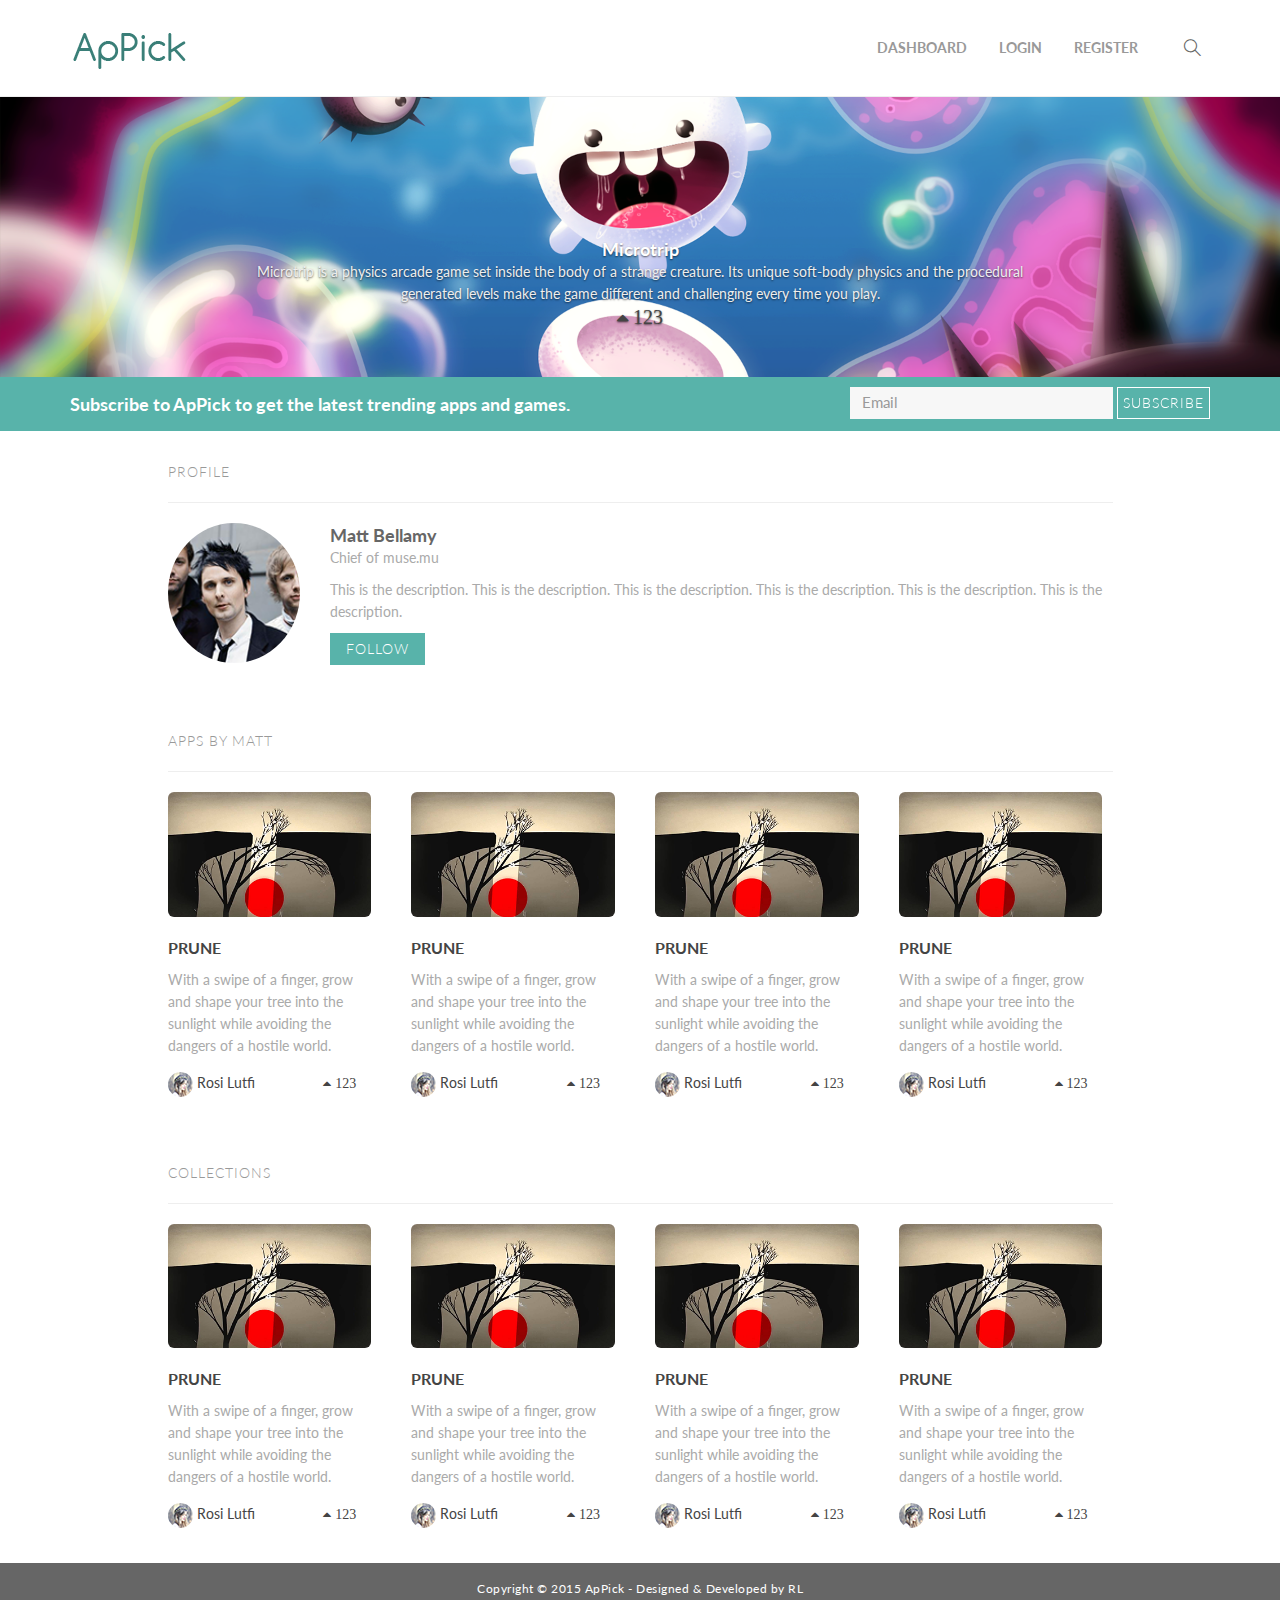
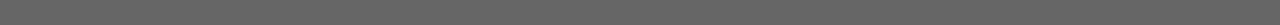
==== commit 14f5aa0e: "done, need review & mobile layout" ====
--- a/dashboard.html
+++ b/dashboard.html
@@ -9,7 +9,7 @@
   <head>
     <!-- Basic -->
     <title>
-      MeToo
+      Matt Bellamy
     </title>
     <!-- Define Charset -->
     <meta charset="utf-8">
@@ -86,6 +86,8 @@
             </div>
             <!--  Brand and toggle menu for mobile ends  -->
 
+            
+
             <div class="navbar-collapse collapse">
               <!-- Stat Search -->
               <div class="search-side">
@@ -98,17 +100,22 @@
               <!-- Start Navigation List -->
               <ul class="nav navbar-nav navbar-right">
                 <li>
-                  <a href="index.html">
+                  <a href="dashboard.html">
                   Dashboard
                   </a>
                 </li>
                 <li>
-                  <a href="features.html">
+                  <a href="#" data-toggle="modal" data-target="#login">
                   Login
                   </a>
                 </li>
+                <li>
+                  <a href="#" data-toggle="modal" data-target="#register">
+                  Register
+                  </a>
+                </li>
               <!-- End Navigation List -->
-            </div>
+            </ul>
           </div>
 
           <!-- Mobile Menu Start -->
@@ -140,7 +147,7 @@
           <div class="item active">
             <img src="assets/img/slider/microtrip.png" alt="Microtrip">
             <div class="carousel-caption">
-              <h3>Microtrip</h3>
+              <a href="product.html" class="slider-title"><h3>Microtrip</h3></a>
               <div class="slidesc">Microtrip is a physics arcade game set inside the body of a strange creature. Its unique soft-body physics and the procedural generated levels make the game different and challenging every time you play.<br>
               <div class="caretslide">
                   <i class="fa fa-caret-up">   123</i>
@@ -151,7 +158,7 @@
           <div class="item">
             <img src="assets/img/slider/indieshuffle.png" alt="Indieshuffle">
             <div class="carousel-caption">
-              <h3>Indie Shuffle</h3>
+              <a href="product.html" class="slider-title"><h3>Indie Shuffle</h3></a>
               <div class="slidesc">With unlimited free new music across hundreds of genres (indie rock, hip hop, electronic, remixes and more), Indie Shuffle's smart playlists are the first step in your music discovery!<br>
               <div class="caretslide">
                   <i class="fa fa-caret-up">   123</i>
@@ -162,7 +169,7 @@
           <div class="item">
             <img src="assets/img/slider/hbonow.png" alt="Flower">
             <div class="carousel-caption">
-              <h3>HBO Now</h3>
+              <a href="product.html" class="slider-title"><h3>HBO Now</h3></a>
               <div class="slidesc">HBO NOW is the new standalone streaming service that gives you all of HBO®—every season, every episode of HBO's original series—plus more of the biggest and latest movies than any other streaming service. All you need is the internet.<br>
               <div class="caretslide">
                   <i class="fa fa-caret-up">   123</i>
@@ -173,7 +180,7 @@
           <div class="item">
             <img src="assets/img/slider/nightbird.png" alt="Flower">
             <div class="carousel-caption">
-              <h3>Nightbird Trigger X</h3>
+              <a href="product.html" class="slider-title"><h3>Nightbird Trigger X</h3></a>
               <div class="slidesc">What the developer calls a "point shooting game," Nightbird Trigger X is a one-button pony where your little man has to shoot a point in the screen to progress.<br>
               <div class="caretslide">
                   <i class="fa fa-caret-up">   123</i>
@@ -184,6 +191,7 @@
           <div class="item">
             <img src="assets/img/slider/dsco.png" alt="Flower">
             <div class="carousel-caption">
+              <a href="product.html" class="slider-title"><h3>DSCO by VSCO</h3></a>
               <h3>DSCO by VSCO</h3>
               <div class="slidesc">DSCO (pronounced ‘disco’) is the first pop-up app from VSCO®. Everything you always wanted in a GIF app, VSCO-fied. Capture, edit, and share animated GIFs. Up your GIF game with your favorite presets and easily share them to your VSCO profile. <br>
               <div class="caretslide">
@@ -212,7 +220,7 @@
         <div class="container">
           <div class="row">
             <div class="col-md-8 col-sm-8">
-              <h3>Subscribe to MeToo to get the latest trending apps and games.</h3>
+              <h3>Subscribe to ApPick to get the latest trending apps and games.</h3>
             </div>
             <div class="col-md-3 col-sm-3 inputsubcol">
               <div class="form-group">
@@ -275,12 +283,12 @@
                     <div class="col-md-3">
                       <div class="projects-box item">
                         <div class="projects-thumb">
-                          <a href="#">
-                            <img src="assets/img/homeproducts/img1.png" alt="" class="img-rounded">
-                          </a>
-                        </div>
-                        <div class="projects-content">
-                          <h4><a href="#">Prune</a></h4>
+                          <a href="product.html">
+                            <img src="assets/img/homeproducts/img1.png" alt="" class="img-rounded">
+                          </a>
+                        </div>
+                        <div class="projects-content">
+                          <h4><a href="product.html">Prune</a></h4>
                           <p class="projects-desc">With a swipe of a finger, grow and shape your tree into the sunlight while avoiding the dangers of a hostile world.</p>
                           <div class="row">
                             <div class="col-xs-8 ava-thumb">
@@ -300,12 +308,12 @@
                     <div class="col-md-3">
                       <div class="projects-box item">
                         <div class="projects-thumb">
-                          <a href="#">
-                            <img src="assets/img/homeproducts/img1.png" alt="" class="img-rounded">
-                          </a>
-                        </div>
-                        <div class="projects-content">
-                          <h4><a href="#">Prune</a></h4>
+                          <a href="product.html">
+                            <img src="assets/img/homeproducts/img1.png" alt="" class="img-rounded">
+                          </a>
+                        </div>
+                        <div class="projects-content">
+                          <h4><a href="product.html">Prune</a></h4>
                           <p class="projects-desc">With a swipe of a finger, grow and shape your tree into the sunlight while avoiding the dangers of a hostile world.</p>
                           <div class="row">
                             <div class="col-xs-8 ava-thumb">
@@ -325,12 +333,12 @@
                      <div class="col-md-3">
                       <div class="projects-box item">
                         <div class="projects-thumb">
-                          <a href="#">
-                            <img src="assets/img/homeproducts/img1.png" alt="" class="img-rounded">
-                          </a>
-                        </div>
-                        <div class="projects-content">
-                          <h4><a href="#">Prune</a></h4>
+                          <a href="product.html">
+                            <img src="assets/img/homeproducts/img1.png" alt="" class="img-rounded">
+                          </a>
+                        </div>
+                        <div class="projects-content">
+                          <h4><a href="product.html">Prune</a></h4>
                           <p class="projects-desc">With a swipe of a finger, grow and shape your tree into the sunlight while avoiding the dangers of a hostile world.</p>
                           <div class="row">
                             <div class="col-xs-8 ava-thumb">
@@ -350,12 +358,12 @@
                     <div class="col-md-3">
                       <div class="projects-box item">
                         <div class="projects-thumb">
-                          <a href="#">
-                            <img src="assets/img/homeproducts/img1.png" alt="" class="img-rounded">
-                          </a>
-                        </div>
-                        <div class="projects-content">
-                          <h4><a href="#">Prune</a></h4>
+                          <a href="product.html">
+                            <img src="assets/img/homeproducts/img1.png" alt="" class="img-rounded">
+                          </a>
+                        </div>
+                        <div class="projects-content">
+                          <h4><a href="product.html">Prune</a></h4>
                           <p class="projects-desc">With a swipe of a finger, grow and shape your tree into the sunlight while avoiding the dangers of a hostile world.</p>
                           <div class="row">
                             <div class="col-xs-8 ava-thumb">
@@ -400,7 +408,82 @@
                     <div class="col-md-3">
                       <div class="projects-box item">
                         <div class="projects-thumb">
-                          <a href="#">
+                          <a href="product.html">
+                            <img src="assets/img/homeproducts/img1.png" alt="" class="img-rounded">
+                          </a>
+                        </div>
+                        <div class="projects-content">
+                          <h4><a href="product.html">Prune</a></h4>
+                          <p class="projects-desc">With a swipe of a finger, grow and shape your tree into the sunlight while avoiding the dangers of a hostile world.</p>
+                          <div class="row">
+                            <div class="col-xs-8 ava-thumb">
+                              <a href="#">
+                                <img src="assets/img/homeproducts/ava.png" class="img-circle" alt="">   Rosi Lutfi
+                              </a>
+                            </div>
+                            <div class="col-xs-4 upvotes">
+                              <a href="#">
+                                <i class="fa fa-caret-up">   123</i>
+                              </a>
+                            </div>
+                          </div>
+                        </div>
+                      </div>
+                    </div>
+                    <div class="col-md-3">
+                      <div class="projects-box item">
+                        <div class="projects-thumb">
+                          <a href="product.html">
+                            <img src="assets/img/homeproducts/img1.png" alt="" class="img-rounded">
+                          </a>
+                        </div>
+                        <div class="projects-content">
+                          <h4><a href="product.html">Prune</a></h4>
+                          <p class="projects-desc">With a swipe of a finger, grow and shape your tree into the sunlight while avoiding the dangers of a hostile world.</p>
+                          <div class="row">
+                            <div class="col-xs-8 ava-thumb">
+                              <a href="#">
+                                <img src="assets/img/homeproducts/ava.png" class="img-circle" alt="">   Rosi Lutfi
+                              </a>
+                            </div>
+                            <div class="col-xs-4 upvotes">
+                              <a href="#">
+                                <i class="fa fa-caret-up">   123</i>
+                              </a>
+                            </div>
+                          </div>
+                        </div>
+                      </div>
+                    </div>
+                     <div class="col-md-3">
+                      <div class="projects-box item">
+                        <div class="projects-thumb">
+                          <a href="product.html">
+                            <img src="assets/img/homeproducts/img1.png" alt="" class="img-rounded">
+                          </a>
+                        </div>
+                        <div class="projects-content">
+                          <h4><a href="product.html">Prune</a></h4>
+                          <p class="projects-desc">With a swipe of a finger, grow and shape your tree into the sunlight while avoiding the dangers of a hostile world.</p>
+                          <div class="row">
+                            <div class="col-xs-8 ava-thumb">
+                              <a href="#">
+                                <img src="assets/img/homeproducts/ava.png" class="img-circle" alt="">   Rosi Lutfi
+                              </a>
+                            </div>
+                            <div class="col-xs-4 upvotes">
+                              <a href="#">
+                                <i class="fa fa-caret-up">   123</i>
+                              </a>
+                            </div>
+                          </div>
+                        </div>
+                      </div>
+                    </div>
+                    <div class="col-md-3">
+                      <div class="projects-box item">
+                        <div class="projects-thumb">
+                          <a href="product.html">
                             <img src="assets/img/homeproducts/img1.png" alt="" class="img-rounded">
                           </a>
                         </div>
@@ -409,82 +492,7 @@
                           <p class="projects-desc">With a swipe of a finger, grow and shape your tree into the sunlight while avoiding the dangers of a hostile world.</p>
                           <div class="row">
                             <div class="col-xs-8 ava-thumb">
-                              <a href="#">
-                                <img src="assets/img/homeproducts/ava.png" class="img-circle" alt="">   Rosi Lutfi
-                              </a>
-                            </div>
-                            <div class="col-xs-4 upvotes">
-                              <a href="#">
-                                <i class="fa fa-caret-up">   123</i>
-                              </a>
-                            </div>
-                          </div>
-                        </div>
-                      </div>
-                    </div>
-                    <div class="col-md-3">
-                      <div class="projects-box item">
-                        <div class="projects-thumb">
-                          <a href="#">
-                            <img src="assets/img/homeproducts/img1.png" alt="" class="img-rounded">
-                          </a>
-                        </div>
-                        <div class="projects-content">
-                          <h4><a href="#">Prune</a></h4>
-                          <p class="projects-desc">With a swipe of a finger, grow and shape your tree into the sunlight while avoiding the dangers of a hostile world.</p>
-                          <div class="row">
-                            <div class="col-xs-8 ava-thumb">
-                              <a href="#">
-                                <img src="assets/img/homeproducts/ava.png" class="img-circle" alt="">   Rosi Lutfi
-                              </a>
-                            </div>
-                            <div class="col-xs-4 upvotes">
-                              <a href="#">
-                                <i class="fa fa-caret-up">   123</i>
-                              </a>
-                            </div>
-                          </div>
-                        </div>
-                      </div>
-                    </div>
-                     <div class="col-md-3">
-                      <div class="projects-box item">
-                        <div class="projects-thumb">
-                          <a href="#">
-                            <img src="assets/img/homeproducts/img1.png" alt="" class="img-rounded">
-                          </a>
-                        </div>
-                        <div class="projects-content">
-                          <h4><a href="#">Prune</a></h4>
-                          <p class="projects-desc">With a swipe of a finger, grow and shape your tree into the sunlight while avoiding the dangers of a hostile world.</p>
-                          <div class="row">
-                            <div class="col-xs-8 ava-thumb">
-                              <a href="#">
-                                <img src="assets/img/homeproducts/ava.png" class="img-circle" alt="">   Rosi Lutfi
-                              </a>
-                            </div>
-                            <div class="col-xs-4 upvotes">
-                              <a href="#">
-                                <i class="fa fa-caret-up">   123</i>
-                              </a>
-                            </div>
-                          </div>
-                        </div>
-                      </div>
-                    </div>
-                    <div class="col-md-3">
-                      <div class="projects-box item">
-                        <div class="projects-thumb">
-                          <a href="#">
-                            <img src="assets/img/homeproducts/img1.png" alt="" class="img-rounded">
-                          </a>
-                        </div>
-                        <div class="projects-content">
-                          <h4><a href="#">Prune</a></h4>
-                          <p class="projects-desc">With a swipe of a finger, grow and shape your tree into the sunlight while avoiding the dangers of a hostile world.</p>
-                          <div class="row">
-                            <div class="col-xs-8 ava-thumb">
-                              <a href="#">
+                              <a href="product.html">
                                 <img src="assets/img/homeproducts/ava.png" class="img-circle" alt="">   Rosi Lutfi
                               </a>
                             </div>
@@ -507,6 +515,121 @@
         <!-- .container -->
       </div>
       <!-- End Project Section  -->
+
+      <!-- Start Register -->
+      <div id="register" class="modal" role="dialog">
+        <div class="modal-dialog">
+
+          <!-- Modal content-->
+          <div class="modal-content">
+            <div class="modal-header">
+              <button type="button" class="close" data-dismiss="modal">&times;</button>
+              <div class="title-custom">Register</div>
+            </div>
+            <div class="modal-body">
+              <div class="form-group">
+                <div class="controls">
+                  <input type="text" id="name" class="form-control reglog" placeholder="Name" required data-error="Please enter your name">
+                  <div class="help-block with-errors"></div>
+                </div>
+              </div>
+              <div class="form-group">
+                <div class="controls">
+                  <input type="text" id="email" class="form-control reglog" placeholder="Email" required data-error="Please enter your email">
+                  <div class="help-block with-errors"></div>
+                </div>
+              </div>
+              <div class="form-group">
+                <div class="controls">
+                  <input type="password" id="password" class="form-control reglog" placeholder="Password" required data-error="Please enter your password">
+                  <div class="help-block with-errors"></div>
+                </div>
+              </div>
+              <div class="form-group">
+                <div class="controls">
+                  <input type="password" id="rpassword" class="form-control reglog" placeholder="Repeat Password" required data-error="Please enter your password">
+                  <div class="help-block with-errors"></div>
+                </div>
+              </div>
+              <div class="postrow">
+                <a href="#" class="btn btn-border postbtn" data-toggle="modal" data-target="#nextregister" data-dismiss="modal">Next</a>
+              </div>
+            </div>
+          </div>
+
+        </div>
+      </div>
+
+      <div id="nextregister" class="modal" role="dialog">
+        <div class="modal-dialog">
+
+          <!-- Modal content-->
+          <div class="modal-content">
+            <div class="modal-header">
+              <button type="button" class="close" data-dismiss="modal">&times;</button>
+              <div class="title-custom">Register</div>
+            </div>
+            <div class="modal-body">
+              <div class="form-group">
+                <div class="controls">
+                  <input type="text" id="company" class="form-control reglog" placeholder="Company" required data-error="Please enter your company">
+                  <div class="help-block with-errors"></div>
+                </div>
+              </div>
+              <div class="form-group">
+                <div class="controls">
+                  <input type="text" id="position" class="form-control reglog" placeholder="Position" required data-error="Please enter your position">
+                  <div class="help-block with-errors"></div>
+                </div>
+              </div>
+              <div class="form-group">
+                <div class="controls">
+                  <textarea id="about" rows="7" placeholder="Tell us about yoursel (optional)" class="form-control reglogarea"></textarea>
+                  <div class="help-block with-errors"></div>
+                </div>  
+              </div>
+              <div class="postrow">
+                <a href="#" class="btn btn-border postbtn" data-toggle="modal"  data-dismiss="modal">Register</a>
+              </div>
+            </div>
+          </div>
+
+        </div>
+      </div>
+      <!-- End Register -->
+
+      <!-- Start Login -->
+      <div id="login" class="modal" role="dialog">
+        <div class="modal-dialog">
+
+          <!-- Modal content-->
+          <div class="modal-content">
+            <div class="modal-header">
+              <button type="button" class="close" data-dismiss="modal">&times;</button>
+              <div class="title-custom">Login</div>
+            </div>
+            <div class="modal-body">
+              <div class="form-group">
+                <div class="controls">
+                  <input type="text" id="email" class="form-control reglog" placeholder="Email" required data-error="Please enter your email">
+                  <div class="help-block with-errors"></div>
+                </div>
+              </div>
+              <div class="form-group">
+                <div class="controls">
+                  <input type="password" id="password" class="form-control reglog" placeholder="Password" required data-error="Please enter your password">
+                  <div class="help-block with-errors"></div>
+                </div>
+              </div>
+              <div class="postrow">
+                <a href="#" class="btn btn-border postbtn" data-dismiss="modal">Login</a>
+              </div>
+            </div>
+          </div>
+
+        </div>
+      </div>
+      <!-- End Login -->
 
 
       <!-- Start Copyright -->
@@ -515,7 +638,7 @@
           <div class="row">
             <div class="col-sm-12">
               <p>
-                Copyright &copy; 2015 MeToo - Designed & Developed by 
+                Copyright &copy; 2015 ApPick - Designed & Developed by 
                 RL
                 </a>
               </p>
--- a/assets/css/main.css
+++ b/assets/css/main.css
@@ -339,6 +339,9 @@
   -moz-background-size: cover !important;
   -o-background-size: cover !important;
   background-size: cover !important;
+}
+.sliderproduct {
+  z-index: 10000;
 }
 .section.repeat-bg {
   background-repeat: repeat;
@@ -2486,6 +2489,10 @@
   font-size: 14px;
   margin-bottom: 20px;
 }
+.comments {
+  margin-top: -20px;
+}
+
 #comments .comments-list {
   padding: 0;
   margin: 0 0 35px 0;
@@ -3735,6 +3742,18 @@
   color: #58b3aa !important;
 }
 
+.postbtn {
+  background-color: #58b3aa !important;
+  border-color: transparent;
+  padding-right: 15px;
+  padding-left: 15px;
+}
+
+.getbtn:hover {
+  background-color: #fff !important;
+  color: #58b3aa !important;
+}
+
 .savebtn {
   background-color: #91c4bf !important;
   border-color: transparent;
@@ -3746,6 +3765,11 @@
 .savebtn:hover {
   background-color: #fff !important;
   color: #58b3aa !important;
+}
+
+.postrow {
+  text-align: right;
+  margin-top: -20px;
 }
 
 .collage-cell-big{  
@@ -3904,4 +3928,75 @@
 .follow:hover {
   background-color: #fff !important;
   color: #58b3aa !important;
+}
+
+.carousel-ex ul { 
+  overflow:hidden; 
+  white-space:nowrap; 
+  margin:0; 
+  padding:0; 
+  list-style:none; 
+  position:relative; 
+}
+
+.carousel-ex li { 
+  display:inline-block;
+  height: 150px;
+}
+
+.prevnext {
+  text-align: right;
+  height: 30px;
+}
+
+.slider1 {
+  margin-left: -15px;
+  margin-right: -15px;
+}
+
+.slider-item {
+  margin-right: 10px;
+}
+
+.prev, .next {
+  color: #91c4bf;
+}
+
+.dropdown-menu > li > a {
+  color: #aaa;
+  text-shadow: none;
+}
+
+.dropdown-menu > li > a:hover {
+  color: #91c4bf;
+}
+
+.reglog {
+  height: 35px;
+  margin-top: -20px;
+}
+
+.reglogarea {
+  margin-top: -20px;
+}
+
+.modal-dialog {
+  width: 35%;
+}
+#register, #nextregister {
+  top: 15%;
+}
+#login {
+  top: 20%;
+}
+
+small {
+  color: #aaa;
+}
+
+.slider-title {
+  color: #fff !important;
+}
+.slider-title:hover {
+  color: #91c4bf !important;
 }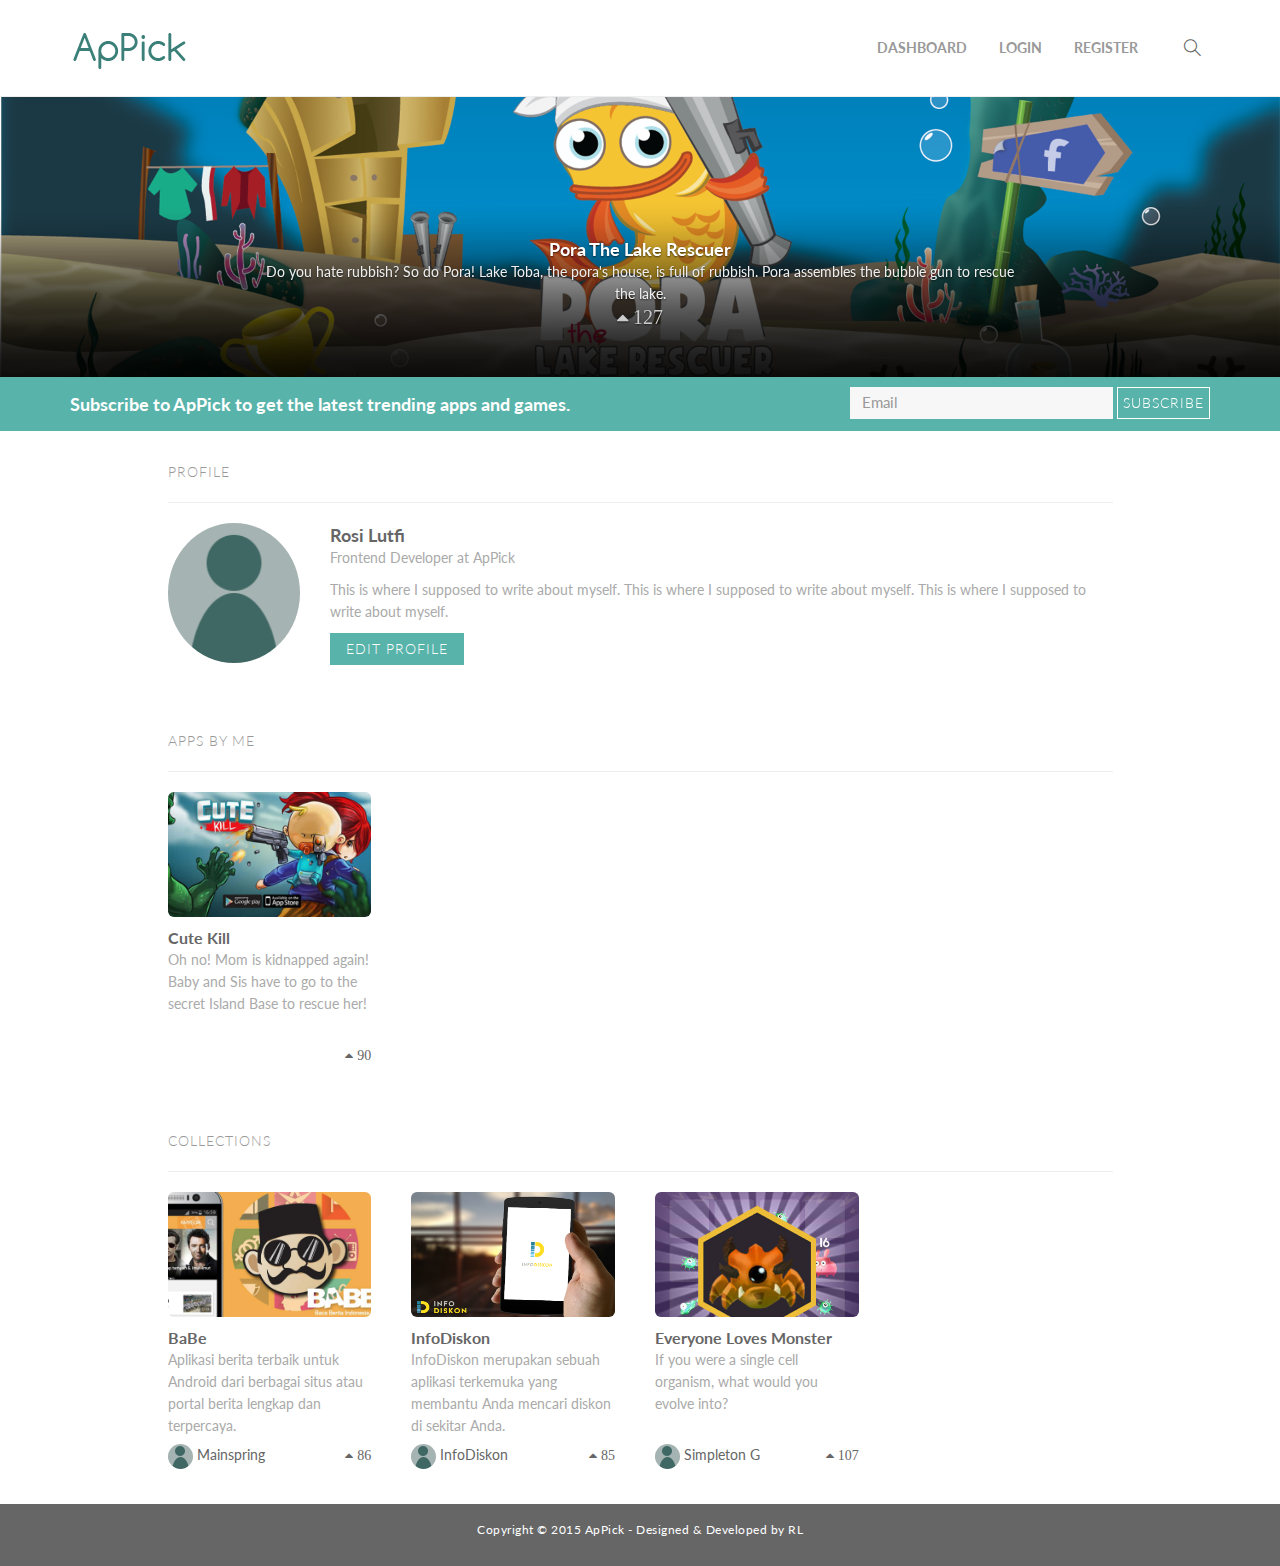
==== commit 5cbb7299: "fix 4 testing" ====
--- a/dashboard.html
+++ b/dashboard.html
@@ -9,7 +9,7 @@
   <head>
     <!-- Basic -->
     <title>
-      Matt Bellamy
+      Rosi Lutfi
     </title>
     <!-- Define Charset -->
     <meta charset="utf-8">
@@ -51,6 +51,9 @@
 
     <!-- Custom Fonts  -->
     <link href='https://fonts.googleapis.com/css?family=Satisfy' rel='stylesheet' type='text/css'>
+
+    <!-- Favicon -->
+    <link rel="shortcut icon" href="assets/img/icon.ico"/>
 
 
     <!--[if IE 8]>
@@ -145,57 +148,57 @@
         <!-- Wrapper for slides -->
         <div class="carousel-inner" role="listbox">
           <div class="item active">
-            <img src="assets/img/slider/microtrip.png" alt="Microtrip">
+            <img src="assets/img/media/games/pora/pora-s.png" alt="Pora">
+            <img src="assets/img/slider-shade.png" class="shade">
             <div class="carousel-caption">
-              <a href="product.html" class="slider-title"><h3>Microtrip</h3></a>
-              <div class="slidesc">Microtrip is a physics arcade game set inside the body of a strange creature. Its unique soft-body physics and the procedural generated levels make the game different and challenging every time you play.<br>
+              <a href="product.html" class="slider-title"><h3>Pora The Lake Rescuer</h3></a>
+              <div class="slidesc">Do you hate rubbish? So do Pora! Lake Toba, the pora's house, is full of rubbish. Pora assembles the bubble gun to rescue the lake.<br>
               <div class="caretslide">
-                  <i class="fa fa-caret-up">   123</i>
+                  <i class="fa fa-caret-up">   127</i>
               </div></div>
             </div>
           </div>
 
           <div class="item">
-            <img src="assets/img/slider/indieshuffle.png" alt="Indieshuffle">
+            <img src="assets/img/media/apps/prelo/prelo-s.png" alt="Prelo">
             <div class="carousel-caption">
-              <a href="product.html" class="slider-title"><h3>Indie Shuffle</h3></a>
-              <div class="slidesc">With unlimited free new music across hundreds of genres (indie rock, hip hop, electronic, remixes and more), Indie Shuffle's smart playlists are the first step in your music discovery!<br>
+              <a href="product.html" class="slider-title"><h3>Prelo</h3></a>
+              <div class="slidesc">Prelo adalah mobile aplikasi jual-beli barang bekas berkualitas. Prelo memungkinkan orang untuk menjual barang bekas berkualitasnya dengan mudah dan aman. <br>
               <div class="caretslide">
-                  <i class="fa fa-caret-up">   123</i>
+                  <i class="fa fa-caret-up">   99</i>
               </div></div>
             </div>
           </div>
 
           <div class="item">
-            <img src="assets/img/slider/hbonow.png" alt="Flower">
+            <img src="assets/img/media/games/kuru/kuru-s.png" alt="Kurusetra">
             <div class="carousel-caption">
-              <a href="product.html" class="slider-title"><h3>HBO Now</h3></a>
-              <div class="slidesc">HBO NOW is the new standalone streaming service that gives you all of HBO®—every season, every episode of HBO's original series—plus more of the biggest and latest movies than any other streaming service. All you need is the internet.<br>
+              <a href="product.html" class="slider-title"><h3>Kurusetra</h3></a>
+              <div class="slidesc">In the legendary Island of Indonesia, filled with mighty heroes from the gorgeously fierce Satria to the brilliant sorceress Kandini. Find out and boost the other heroes to lead your Dewaraja to world domination.<br>
               <div class="caretslide">
-                  <i class="fa fa-caret-up">   123</i>
+                  <i class="fa fa-caret-up">   124</i>
               </div></div>
             </div>
           </div>
 
           <div class="item">
-            <img src="assets/img/slider/nightbird.png" alt="Flower">
+            <img src="assets/img/media/apps/eat/eat-s.png" alt="Klikeat">
             <div class="carousel-caption">
-              <a href="product.html" class="slider-title"><h3>Nightbird Trigger X</h3></a>
-              <div class="slidesc">What the developer calls a "point shooting game," Nightbird Trigger X is a one-button pony where your little man has to shoot a point in the screen to progress.<br>
+              <a href="product.html" class="slider-title"><h3>Klik-Eat.com Food Delivery</h3></a>
+              <div class="slidesc">More than 400 restaurants and with more than 10,000 menus in your pocket. You can now order various type of cuisines from Klik-Eat.com with just few taps on your mobile phones.<br>
               <div class="caretslide">
-                  <i class="fa fa-caret-up">   123</i>
+                  <i class="fa fa-caret-up">   95</i>
               </div></div>
             </div>
           </div>
 
           <div class="item">
-            <img src="assets/img/slider/dsco.png" alt="Flower">
+            <img src="assets/img/media/games/vimala/vimala-s.png" alt="Vimala">
             <div class="carousel-caption">
-              <a href="product.html" class="slider-title"><h3>DSCO by VSCO</h3></a>
-              <h3>DSCO by VSCO</h3>
-              <div class="slidesc">DSCO (pronounced ‘disco’) is the first pop-up app from VSCO®. Everything you always wanted in a GIF app, VSCO-fied. Capture, edit, and share animated GIFs. Up your GIF game with your favorite presets and easily share them to your VSCO profile. <br>
+              <a href="product.html" class="slider-title"><h3>Vimala Defense Warlord</h3></a>
+              <div class="slidesc">The best skirmish tower defense gameplay and turn-based RPG combat on mobile!Collect resources to build your kingdom and army.<br>
               <div class="caretslide">
-                  <i class="fa fa-caret-up">   123</i>
+                  <i class="fa fa-caret-up">   119</i>
               </div>
               </div>
             </div>
@@ -254,10 +257,10 @@
                     <a class = "pull-left" href = "#"><img class = "media-object img-circle profpic" src = "assets/img/homeproducts/profpic.png" alt = "Media Object"></a>
                   </div>
                   <div class="col-md-10">
-                    <h3>Matt Bellamy</h3>
-                    <p>Chief of muse.mu</p>
-                    <p>This is the description. This is the description. This is the description. This is the description. This is the description. This is the description. </p>
-                    <a href="#" class="btn btn-border follow">Follow</a>
+                    <h3>Rosi Lutfi</h3>
+                    <p>Frontend Developer at ApPick</p>
+                    <p>This is where I supposed to write about myself. This is where I supposed to write about myself. This is where I supposed to write about myself. </p>
+                    <a href="#" class="btn btn-border follow">Edit Profile</a>
                   </div>
                 </div>
               </div>
@@ -275,111 +278,32 @@
             <div class="row">
               <div class="col-md-10 col-md-offset-1">
                 <div class="title-custom">
-                  Apps by Matt
+                  Apps by Me
                 </div>
                 <hr />
                 <div class="row">
                   <!-- Start Recent Projects Carousel -->
                     <div class="col-md-3">
-                      <div class="projects-box item">
-                        <div class="projects-thumb">
-                          <a href="product.html">
-                            <img src="assets/img/homeproducts/img1.png" alt="" class="img-rounded">
-                          </a>
-                        </div>
-                        <div class="projects-content">
-                          <h4><a href="product.html">Prune</a></h4>
-                          <p class="projects-desc">With a swipe of a finger, grow and shape your tree into the sunlight while avoiding the dangers of a hostile world.</p>
-                          <div class="row">
-                            <div class="col-xs-8 ava-thumb">
-                              <a href="#">
-                                <img src="assets/img/homeproducts/ava.png" class="img-circle" alt="">   Rosi Lutfi
-                              </a>
-                            </div>
-                            <div class="col-xs-4 upvotes">
-                              <a href="#">
-                                <i class="fa fa-caret-up">   123</i>
-                              </a>
-                            </div>
-                          </div>
-                        </div>
+                <div class="projects-box item">
+                  <div class="projects-thumb">
+                      <img src="assets/img/media/games/cute/cute.jpg" alt="" class="img-rounded indexproducts">
+                  </div>
+                  <div class="projects-content">
+                    <h4 class="indexprodtitle">Cute Kill</h4>
+                    <p class="projects-desc index-desc">Oh no! Mom is kidnapped again! Baby and Sis have to go to the secret Island Base to rescue her! </p>
+                    <div class="row">
+                      <div class="col-xs-8 ava-thumb">
+                      </div>
+                      <div class="col-xs-4 upvotes">
+                        <a href="#">
+                          <i class="fa fa-caret-up">   90</i>
+                        </a>
                       </div>
                     </div>
-                    <div class="col-md-3">
-                      <div class="projects-box item">
-                        <div class="projects-thumb">
-                          <a href="product.html">
-                            <img src="assets/img/homeproducts/img1.png" alt="" class="img-rounded">
-                          </a>
-                        </div>
-                        <div class="projects-content">
-                          <h4><a href="product.html">Prune</a></h4>
-                          <p class="projects-desc">With a swipe of a finger, grow and shape your tree into the sunlight while avoiding the dangers of a hostile world.</p>
-                          <div class="row">
-                            <div class="col-xs-8 ava-thumb">
-                              <a href="#">
-                                <img src="assets/img/homeproducts/ava.png" class="img-circle" alt="">   Rosi Lutfi
-                              </a>
-                            </div>
-                            <div class="col-xs-4 upvotes">
-                              <a href="#">
-                                <i class="fa fa-caret-up">   123</i>
-                              </a>
-                            </div>
-                          </div>
-                        </div>
-                      </div>
-                    </div>
-                     <div class="col-md-3">
-                      <div class="projects-box item">
-                        <div class="projects-thumb">
-                          <a href="product.html">
-                            <img src="assets/img/homeproducts/img1.png" alt="" class="img-rounded">
-                          </a>
-                        </div>
-                        <div class="projects-content">
-                          <h4><a href="product.html">Prune</a></h4>
-                          <p class="projects-desc">With a swipe of a finger, grow and shape your tree into the sunlight while avoiding the dangers of a hostile world.</p>
-                          <div class="row">
-                            <div class="col-xs-8 ava-thumb">
-                              <a href="#">
-                                <img src="assets/img/homeproducts/ava.png" class="img-circle" alt="">   Rosi Lutfi
-                              </a>
-                            </div>
-                            <div class="col-xs-4 upvotes">
-                              <a href="#">
-                                <i class="fa fa-caret-up">   123</i>
-                              </a>
-                            </div>
-                          </div>
-                        </div>
-                      </div>
-                    </div>
-                    <div class="col-md-3">
-                      <div class="projects-box item">
-                        <div class="projects-thumb">
-                          <a href="product.html">
-                            <img src="assets/img/homeproducts/img1.png" alt="" class="img-rounded">
-                          </a>
-                        </div>
-                        <div class="projects-content">
-                          <h4><a href="product.html">Prune</a></h4>
-                          <p class="projects-desc">With a swipe of a finger, grow and shape your tree into the sunlight while avoiding the dangers of a hostile world.</p>
-                          <div class="row">
-                            <div class="col-xs-8 ava-thumb">
-                              <a href="#">
-                                <img src="assets/img/homeproducts/ava.png" class="img-circle" alt="">   Rosi Lutfi
-                              </a>
-                            </div>
-                            <div class="col-xs-4 upvotes">
-                              <a href="#">
-                                <i class="fa fa-caret-up">   123</i>
-                              </a>
-                            </div>
-                          </div>
-                        </div>
-                      </div>
-                    </div>
+                  </div>
+                </div>
+              </div>
+                    
                   <!-- End Recent Projects Carousel -->
                 </div>
               </div>
@@ -408,22 +332,20 @@
                     <div class="col-md-3">
                       <div class="projects-box item">
                         <div class="projects-thumb">
-                          <a href="product.html">
-                            <img src="assets/img/homeproducts/img1.png" alt="" class="img-rounded">
-                          </a>
+                            <img src="assets/img/media/apps/babe/babe.jpg" alt="" class="img-rounded indexproducts">
                         </div>
                         <div class="projects-content">
-                          <h4><a href="product.html">Prune</a></h4>
-                          <p class="projects-desc">With a swipe of a finger, grow and shape your tree into the sunlight while avoiding the dangers of a hostile world.</p>
+                          <h4 class="indexprodtitle">BaBe</h4>
+                          <p class="projects-desc index-desc">Aplikasi berita terbaik untuk Android dari berbagai situs atau portal berita lengkap dan terpercaya.</p>
                           <div class="row">
                             <div class="col-xs-8 ava-thumb">
                               <a href="#">
-                                <img src="assets/img/homeproducts/ava.png" class="img-circle" alt="">   Rosi Lutfi
+                                <img src="assets/img/homeproducts/ava.png" class="img-circle" alt="">   Mainspring
                               </a>
                             </div>
                             <div class="col-xs-4 upvotes">
                               <a href="#">
-                                <i class="fa fa-caret-up">   123</i>
+                                <i class="fa fa-caret-up">   86</i>
                               </a>
                             </div>
                           </div>
@@ -433,22 +355,20 @@
                     <div class="col-md-3">
                       <div class="projects-box item">
                         <div class="projects-thumb">
-                          <a href="product.html">
-                            <img src="assets/img/homeproducts/img1.png" alt="" class="img-rounded">
-                          </a>
+                            <img src="assets/img/media/apps/diskon/diskon.png" alt="" class="img-rounded indexproducts">
                         </div>
                         <div class="projects-content">
-                          <h4><a href="product.html">Prune</a></h4>
-                          <p class="projects-desc">With a swipe of a finger, grow and shape your tree into the sunlight while avoiding the dangers of a hostile world.</p>
+                          <h4 class="indexprodtitle">InfoDiskon</h4>
+                          <p class="projects-desc index-desc">InfoDiskon merupakan sebuah aplikasi terkemuka yang membantu Anda mencari diskon di sekitar Anda.</p>
                           <div class="row">
                             <div class="col-xs-8 ava-thumb">
                               <a href="#">
-                                <img src="assets/img/homeproducts/ava.png" class="img-circle" alt="">   Rosi Lutfi
+                                <img src="assets/img/homeproducts/ava.png" class="img-circle" alt="">   InfoDiskon
                               </a>
                             </div>
                             <div class="col-xs-4 upvotes">
                               <a href="#">
-                                <i class="fa fa-caret-up">   123</i>
+                                <i class="fa fa-caret-up">   85</i>
                               </a>
                             </div>
                           </div>
@@ -456,54 +376,27 @@
                       </div>
                     </div>
                      <div class="col-md-3">
-                      <div class="projects-box item">
-                        <div class="projects-thumb">
-                          <a href="product.html">
-                            <img src="assets/img/homeproducts/img1.png" alt="" class="img-rounded">
-                          </a>
-                        </div>
-                        <div class="projects-content">
-                          <h4><a href="product.html">Prune</a></h4>
-                          <p class="projects-desc">With a swipe of a finger, grow and shape your tree into the sunlight while avoiding the dangers of a hostile world.</p>
-                          <div class="row">
-                            <div class="col-xs-8 ava-thumb">
-                              <a href="#">
-                                <img src="assets/img/homeproducts/ava.png" class="img-circle" alt="">   Rosi Lutfi
-                              </a>
-                            </div>
-                            <div class="col-xs-4 upvotes">
-                              <a href="#">
-                                <i class="fa fa-caret-up">   123</i>
-                              </a>
+                        <div class="projects-box item">
+                          <div class="projects-thumb">
+                              <img src="assets/img/media/games/monster/monster.jpg" alt="" class="img-rounded indexproducts">
+                          </div>
+                          <div class="projects-content">
+                            <h4 class="indexprodtitle">Everyone Loves Monster</h4>
+                            <p class="projects-desc index-desc">If you were a single cell organism, what would you evolve into?</p>
+                            <div class="row">
+                              <div class="col-xs-8 ava-thumb">
+                                <a href="#">
+                                  <img src="assets/img/homeproducts/ava.png" class="img-circle" alt="">   Simpleton G
+                                </a>
+                              </div>
+                              <div class="col-xs-4 upvotes">
+                                <a href="#">
+                                  <i class="fa fa-caret-up">   107</i>
+                                </a>
+                              </div>
                             </div>
                           </div>
                         </div>
-                      </div>
-                    </div>
-                    <div class="col-md-3">
-                      <div class="projects-box item">
-                        <div class="projects-thumb">
-                          <a href="product.html">
-                            <img src="assets/img/homeproducts/img1.png" alt="" class="img-rounded">
-                          </a>
-                        </div>
-                        <div class="projects-content">
-                          <h4><a href="#">Prune</a></h4>
-                          <p class="projects-desc">With a swipe of a finger, grow and shape your tree into the sunlight while avoiding the dangers of a hostile world.</p>
-                          <div class="row">
-                            <div class="col-xs-8 ava-thumb">
-                              <a href="product.html">
-                                <img src="assets/img/homeproducts/ava.png" class="img-circle" alt="">   Rosi Lutfi
-                              </a>
-                            </div>
-                            <div class="col-xs-4 upvotes">
-                              <a href="#">
-                                <i class="fa fa-caret-up">   123</i>
-                              </a>
-                            </div>
-                          </div>
-                        </div>
-                      </div>
                     </div>
                   <!-- End Recent Projects Carousel -->
                 </div>
@@ -655,13 +548,6 @@
     <a href="#" class="back-to-top">
       <i class="fa fa-angle-up"></i>
     </a>
-
-    <!-- Start Loader -->
-    <div id="loader">
-      <div class="square-spin">
-        <div></div>
-      </div>
-    </div>
 
     <!-- Main JS  -->
     <script type="text/javascript" src="assets/js/jquery-min.js"></script>      
--- a/assets/css/main.css
+++ b/assets/css/main.css
@@ -30,7 +30,7 @@
   -ms-transition: color 0.2s ease-in-out;
 }
 a:hover {
-  color: #444;
+  color: #91c4bf !important;
 }
 a,
 a:hover,
@@ -100,7 +100,7 @@
   color: #fff;
 }
 a {
-  color: #444;
+  color: #666;
 }
 .fittext {
   font-size: 38px;
@@ -863,6 +863,9 @@
   opacity: 0;
   transition-property: opacity;
 }
+.item {
+  position: relative;
+}
 #carousel-area .carousel-inner .active {
   opacity: 1;
 }
@@ -1280,7 +1283,6 @@
 .featured-header .featured-title h4 a {
   color: #fff;
   font-size: 14px;
-  text-transform: uppercase;
   line-height: 22px;
 }
 .featured-header .featured-title p {
@@ -1379,7 +1381,6 @@
   font-size: 14px;
   font-weight: 600;
   color: #fff;
-  text-transform: uppercase;
 }
 .team-member .info p {
   color: #fff;
@@ -1475,7 +1476,6 @@
 .project .projects-box .projects-content h4 {
   padding-bottom: 10px;
   font-size: 16px;
-  text-transform: uppercase;
 }
 .project .projects-box .projects-content h4 a:hover {
   color: #ffbb02;
@@ -1729,6 +1729,7 @@
   -moz-transition: all 0.2s ease-in-out;
   -webkit-transition: all 0.2s ease-in-out;
   -o-transition: all 0.2s ease-in-out;
+  background-color: #58b3aa !important;
 }
 .switcher-box {
   width: 236px;
@@ -2489,7 +2490,7 @@
   font-size: 14px;
   margin-bottom: 20px;
 }
-.comments {
+.commentsrow {
   margin-top: -20px;
 }
 
@@ -3697,9 +3698,17 @@
 }
 
 .caretslide {
-  color: #444 !important;
+  color: #ccc !important;
   font-family: 'Lato', sans-serif !important;
   font-size: 20px !important;
+}
+
+.caretslide > a > i {
+  color: #ccc !important;
+}
+
+.caretslide > a > i:hover {
+  color: #58b3aa !important;
 }
 
 .inputsub {
@@ -3734,7 +3743,6 @@
   border-color: transparent;
   padding-right: 15px;
   padding-left: 15px;
-  box-shadow: 0 1px 1px #aaa;
 }
 
 .getbtn:hover {
@@ -3759,7 +3767,6 @@
   border-color: transparent;
   padding-right: 15px;
   padding-left: 15px;
-  box-shadow: 0 1px 1px #aaa;
 }
 
 .savebtn:hover {
@@ -3857,10 +3864,13 @@
 
 .simprod-desc {
   font-size: 11px;
+  line-height: 16px;
 }
 
 .simprod-thumb {
   margin-top: 8px;
+  width: 120px;
+  height: 70px;
 }
 
 .simprod {
@@ -3991,7 +4001,7 @@
 }
 
 small {
-  color: #aaa;
+  color: #aaa !important;
 }
 
 .slider-title {
@@ -3999,4 +4009,52 @@
 }
 .slider-title:hover {
   color: #91c4bf !important;
-}+}
+
+.prodlistimg {
+  width: 250px;
+  height: 150px;
+  margin-top: 5px;
+}
+
+.commentside {
+  text-align: right;
+  color: #666;
+}
+
+.listdesc {
+  height: 95px;
+}
+
+.indexproducts {
+  width: 240px;
+  height: 125px;
+}
+
+.index-desc {
+  height: 80px;
+}
+
+.indexprodtitle {
+  margin-top: -10px;
+  margin-bottom: -10px;
+}
+.upvotes {
+  text-align: right;
+}
+
+.appsindex {
+  margin-bottom: 50px;
+}
+
+.shade {
+  position: absolute;
+}
+
+.descprod {
+  margin-top: -10px;
+}
+
+.descprod > p {
+  color: #888 !important;
+}
